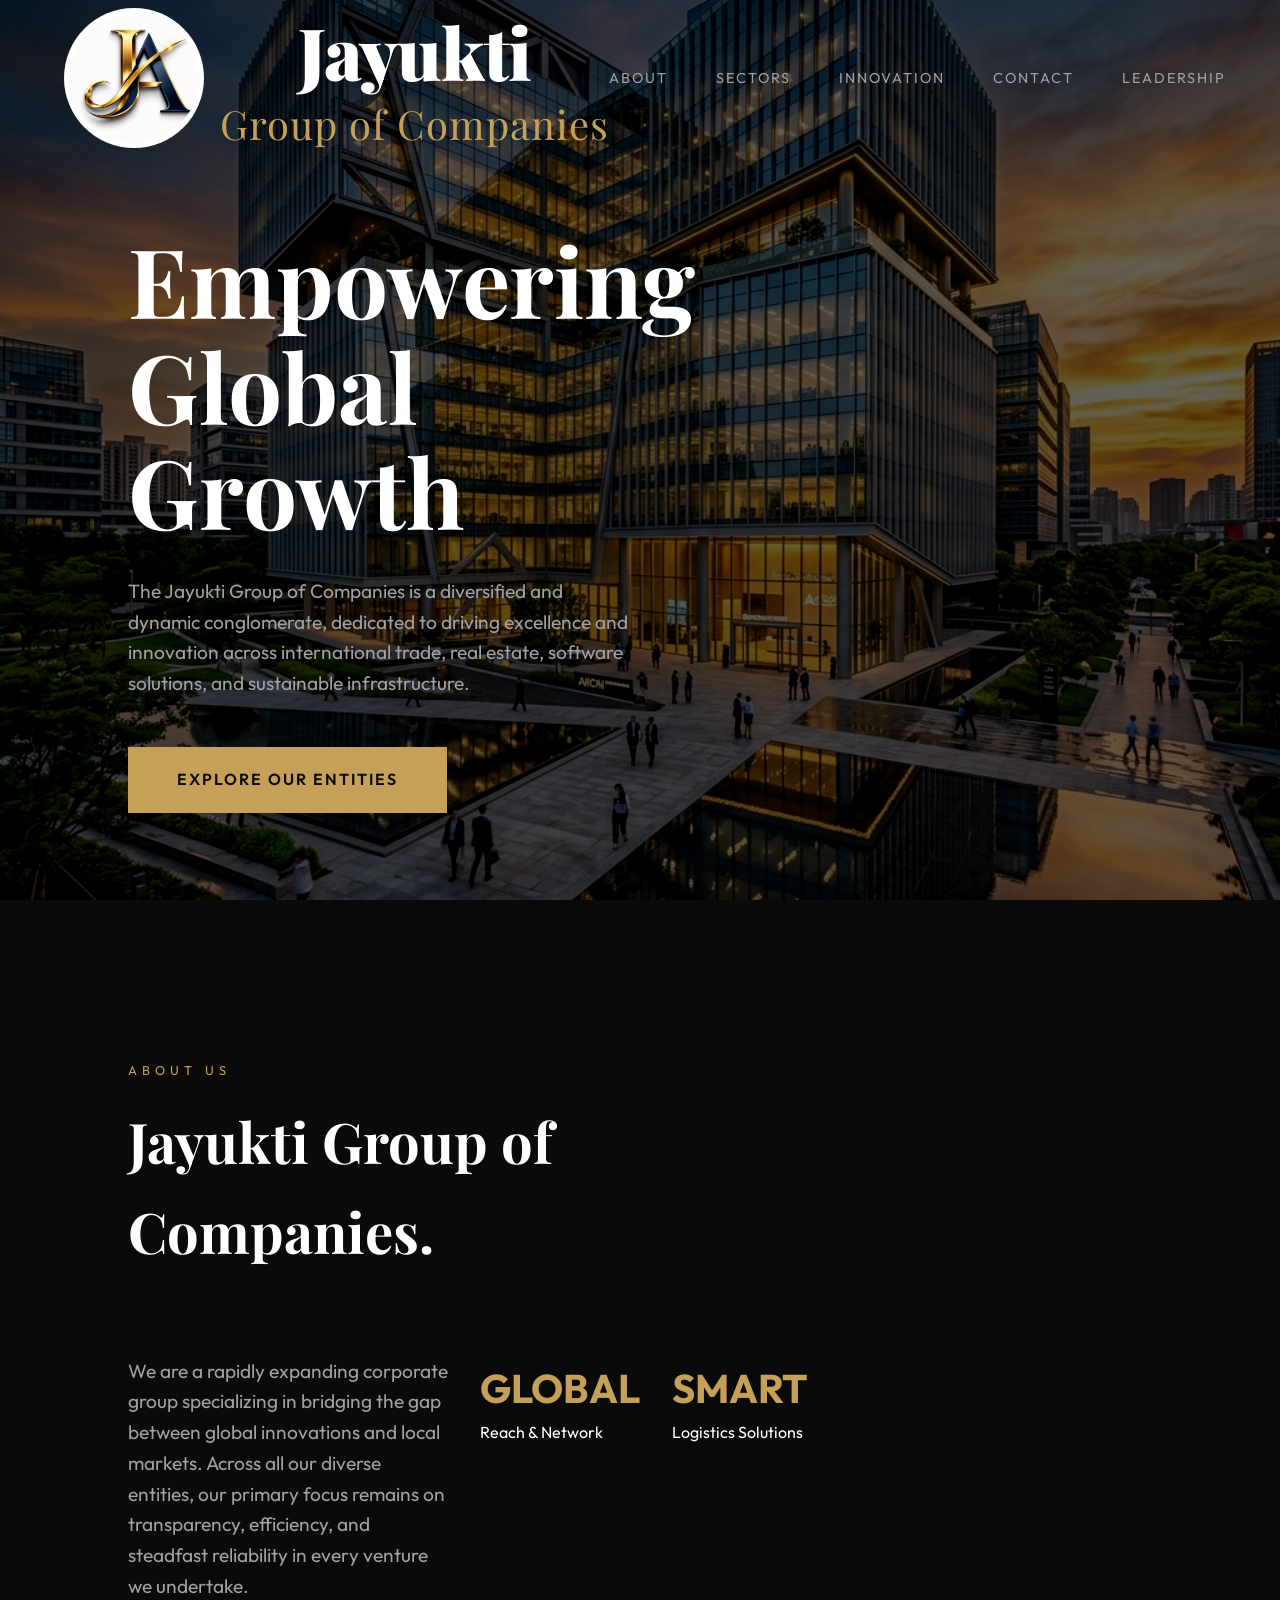
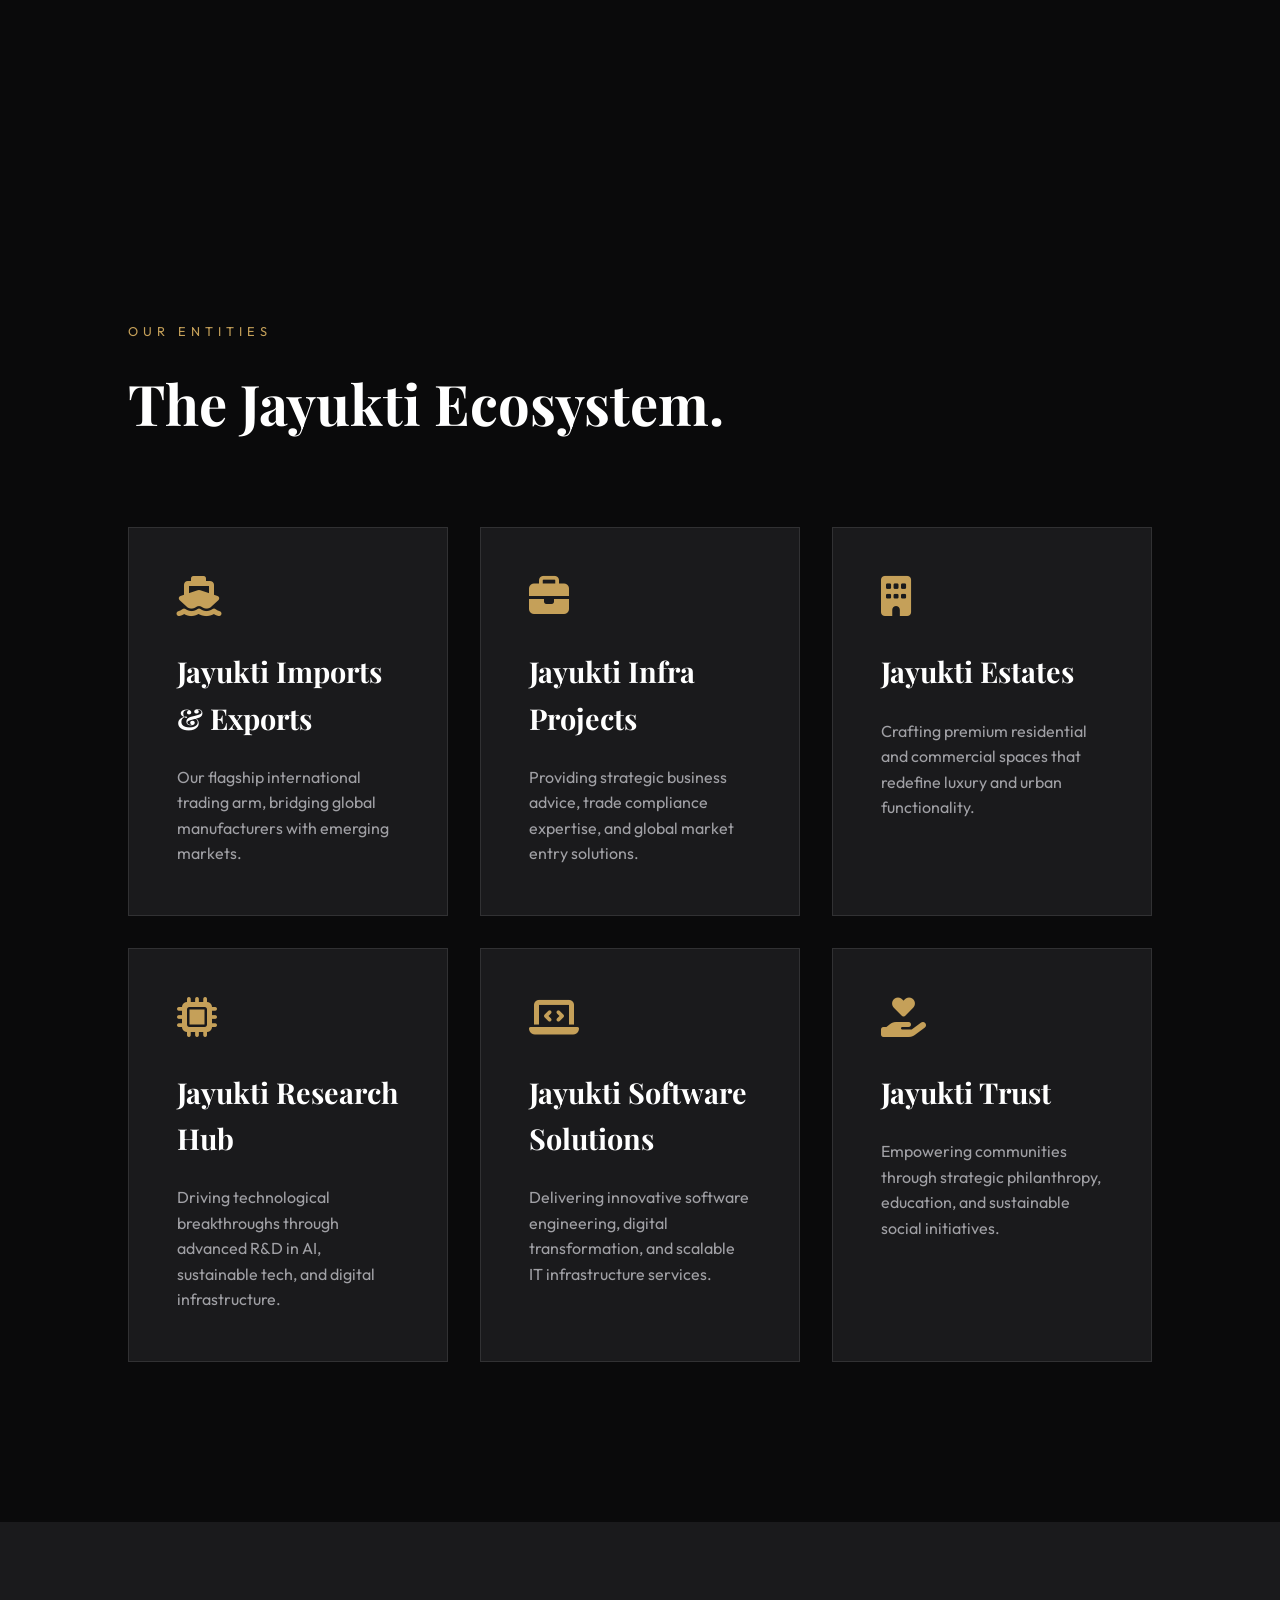
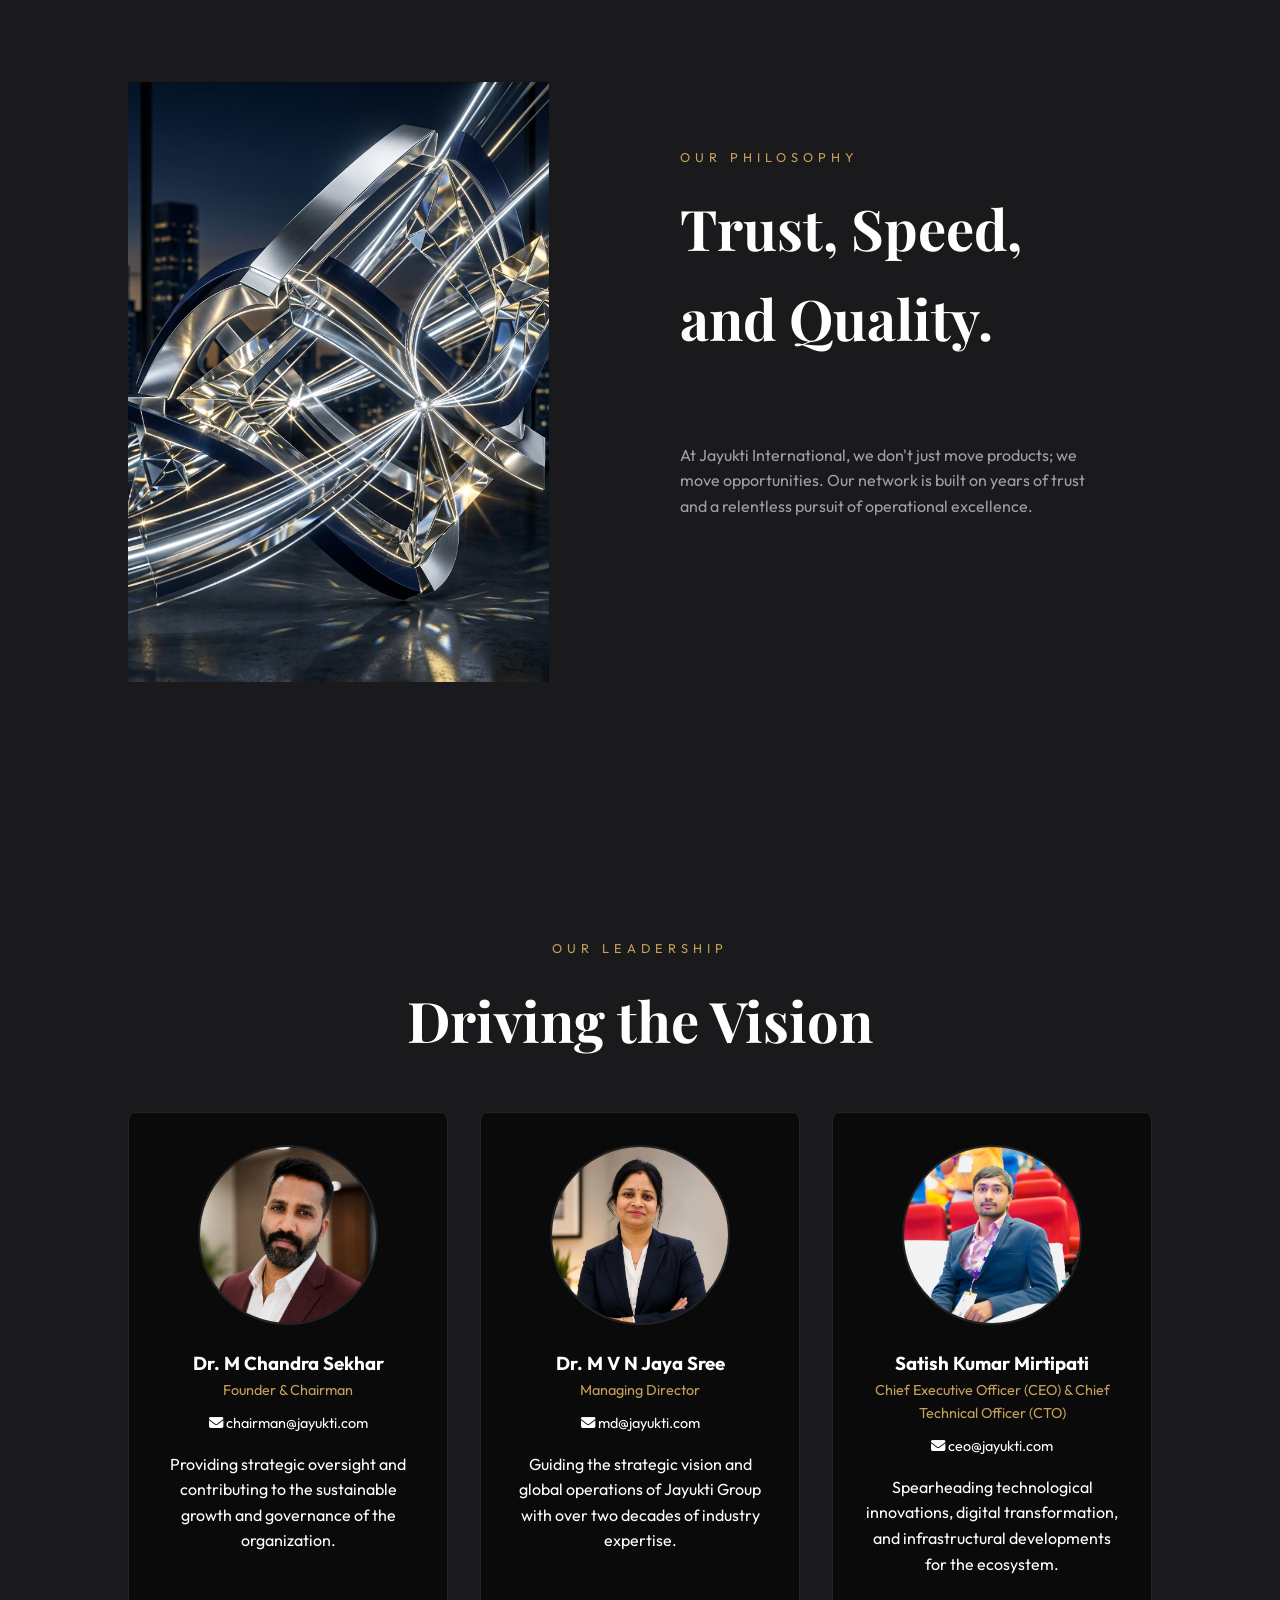
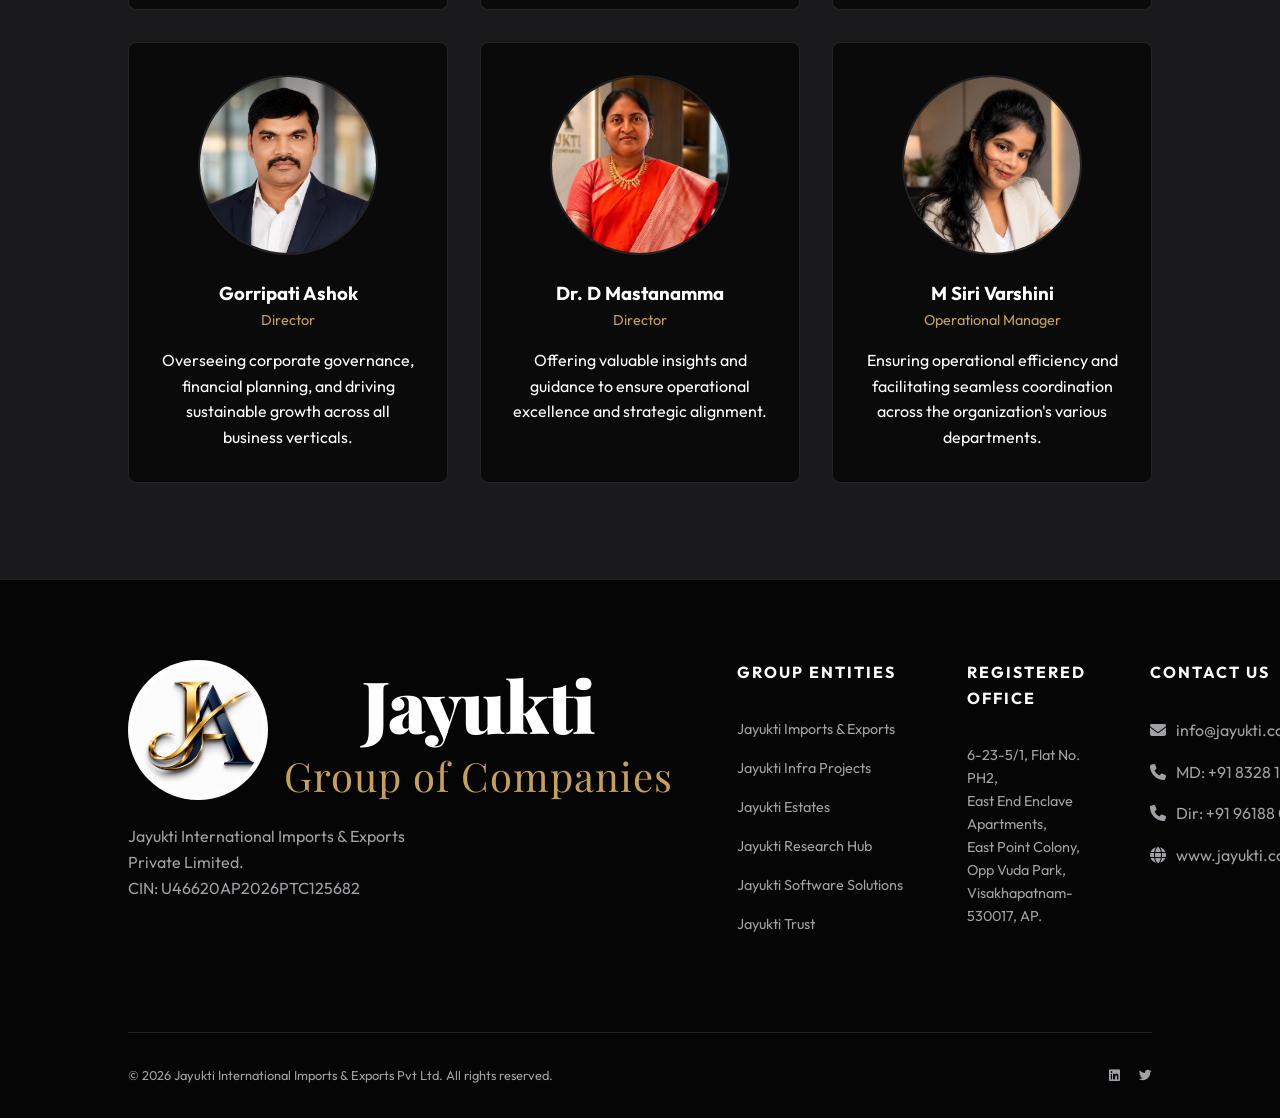
==== index.html @ 2d122690 "index.html" ====
<!DOCTYPE html>
<html lang="en">

<head>
    <meta charset="UTF-8">
    <meta name="viewport" content="width=device-width, initial-scale=1.0">
    <title>Jayukti Group | Excellence Redefined</title>
    <meta name="description"
        content="Jayukti Group of Companies - A global conglomerate driving innovation across Real Estate, Technology, Logistics, and Energy.">
    <link rel="icon" type="image/jpeg" href="logo.jpeg">
    <link rel="stylesheet" href="style.css">
    <link rel="stylesheet" href="https://cdnjs.cloudflare.com/ajax/libs/font-awesome/6.4.0/css/all.min.css">
</head>

<body>

    <header id="main-header">
        <a href="#" class="logo">
            <img src="logo.jpeg" alt="Jayukti Logo">
            <div class="logo-text">
                <span class="logo-maintext">Jayukti</span>
                <span class="logo-subtext">Group of Companies</span>
            </div>
        </a>
        <nav>
            <ul>
                <li><a href="#about">About</a></li>
                <li><a href="#sectors">Sectors</a></li>
                <li><a href="#innovation">Innovation</a></li>
                <li><a href="#contact">Contact</a></li>
                <li><a href="#leadership">Leadership</a></li>
            </ul>
        </nav>
    </header>

    <main>
        <section class="hero">
            <div class="hero-bg">
                <img src="hero_bg.png" alt="Jayukti Corporate Headquarters">
            </div>
            <div class="hero-content">
                <h1 id="hero-title">Empowering Global <br>Growth</h1>
                <p id="hero-para">The Jayukti Group of Companies is a diversified and dynamic conglomerate, dedicated to driving excellence and innovation across international trade, real estate, software solutions, and sustainable infrastructure.</p>
                <a href="#sectors" class="btn" id="hero-btn">Explore Our Entities</a>
            </div>
        </section>

        <section id="about" class="reveal">
            <div class="section-title">
                <span>About Us</span>
                <h2>Jayukti Group of <br>Companies.</h2>
            </div>
            <div class="grid">
                <div class="about-text">
                    <p style="font-size: 1.2rem; color: var(--text-dim);">We are a rapidly expanding corporate group specializing in bridging the gap between global innovations and local markets. Across all our diverse entities, our primary focus remains on transparency, efficiency, and steadfast reliability in every venture we undertake.
                    </p>
                </div>
                <div class="stats-grid" style="display: grid; grid-template-columns: 1fr 1fr; gap: 2rem;">
                    <div>
                        <h3 style="color: var(--accent); font-size: 2.5rem;">GLOBAL</h3>
                        <p>Reach & Network</p>
                    </div>
                    <div>
                        <h3 style="color: var(--accent); font-size: 2.5rem;">SMART</h3>
                        <p>Logistics Solutions</p>
                    </div>
                </div>
                <div style="margin-top: 3rem;">
                    <a href="#" class="btn" id="about-leadership-btn">View Leadership Profiles</a>
                </div>
            </div>
        </section>

        <section id="sectors" class="reveal">
            <div class="section-title">
                <span>Our Entities</span>
                <h2>The Jayukti Ecosystem.</h2>
            </div>
            <div class="grid" style="grid-template-columns: repeat(auto-fit, minmax(280px, 1fr));">
                <div class="card">
                    <i class="fas fa-ship"></i>
                    <h3>Jayukti Imports & Exports</h3>
                    <p>Our flagship international trading arm, bridging global manufacturers with emerging markets.</p>
                </div>
                <div class="card">
                    <i class="fas fa-briefcase"></i>
                    <h3>Jayukti Infra Projects</h3>
                    <p>Providing strategic business advice, trade compliance expertise, and global market entry
                        solutions.</p>
                </div>
                <div class="card">
                    <i class="fas fa-building"></i>
                    <h3>Jayukti Estates</h3>
                    <p>Crafting premium residential and commercial spaces that redefine luxury and urban functionality.
                    </p>
                </div>
                <div class="card">
                    <i class="fas fa-microchip"></i>
                    <h3>Jayukti Research Hub</h3>
                    <p>Driving technological breakthroughs through advanced R&D in AI, sustainable tech, and digital
                        infrastructure.</p>
                </div>
                <div class="card">
                    <i class="fas fa-laptop-code"></i>
                    <h3>Jayukti Software Solutions</h3>
                    <p>Delivering innovative software engineering, digital transformation, and scalable IT infrastructure services.</p>
                </div>
                <div class="card">
                    <i class="fas fa-hand-holding-heart"></i>
                    <h3>Jayukti Trust</h3>
                    <p>Empowering communities through strategic philanthropy, education, and sustainable social
                        initiatives.</p>
                </div>
            </div>
        </section>

        <section id="innovation" class="innovation reveal">
            <div class="innovation-img">
                <img src="innovation_bg.png" alt="Global Connectivity">
            </div>
            <div class="innovation-content" style="padding: 5%;">
                <div class="section-title">
                    <span>Our Philosophy</span>
                    <h2>Trust, Speed, and Quality.</h2>
                </div>
                <p style="color: var(--text-dim); margin-bottom: 2rem;">At Jayukti International, we don't just move
                    products; we move opportunities. Our network is built on years of trust and a relentless pursuit of
                    operational excellence.</p>
                <a href="#contact" class="btn">Partner With Us</a>
            </div>
        </section>

        <!-- Leadership Section on Main Page -->
        <section id="leadership" class="reveal" style="padding: 6rem 10%; background: var(--secondary);">
            <div class="section-title" style="text-align: center; margin-bottom: 3rem;">
                <span>Our Leadership</span>
                <h2>Driving the Vision</h2>
            </div>
            <div class="profiles-grid">
                <div class="profile-card">
                    <img src="Board of director 1.png" alt="Dr. M Chandra Sekhar" class="profile-img">
                    <h3>Dr. M Chandra Sekhar</h3>
                    <p style="color: var(--accent); margin-bottom: 0.5rem; font-size: 0.9rem;">Founder &amp; Chairman</p>
                    <p style="margin-bottom: 1rem;"><a href="mailto:chairman@jayukti.com"
                            style="color: var(--text-main); text-decoration: none; font-size: 0.9rem; transition: color 0.3s;"
                            onmouseover="this.style.color='var(--accent)'"
                            onmouseout="this.style.color='var(--text-main)'"><i class="fas fa-envelope"></i>
                            chairman@jayukti.com</a></p>
                    <p>Providing strategic oversight and contributing to the sustainable growth and governance of the organization.</p>
                </div>
                <div class="profile-card">
                    <img src="MD.png" alt="Dr. M V N Jaya Sree" class="profile-img">
                    <h3>Dr. M V N Jaya Sree</h3>
                    <p style="color: var(--accent); margin-bottom: 0.5rem; font-size: 0.9rem;">Managing Director</p>
                    <p style="margin-bottom: 1rem;"><a href="mailto:md@jayukti.com"
                            style="color: var(--text-main); text-decoration: none; font-size: 0.9rem; transition: color 0.3s;"
                            onmouseover="this.style.color='var(--accent)'"
                            onmouseout="this.style.color='var(--text-main)'"><i class="fas fa-envelope"></i>
                            md@jayukti.com</a></p>
                    <p>Guiding the strategic vision and global operations of Jayukti Group with over two decades of industry expertise.</p>
                </div>
                <div class="profile-card">
                    <img src="Technical Head.jpg" alt="Satish Kumar Mirtipati" class="profile-img">
                    <h3>Satish Kumar Mirtipati</h3>
                    <p style="color: var(--accent); margin-bottom: 0.5rem; font-size: 0.9rem;">Chief Executive Officer (CEO) &amp; Chief Technical Officer (CTO)</p>
                    <p style="margin-bottom: 1rem;"><a href="mailto:ceo@jayukti.com"
                            style="color: var(--text-main); text-decoration: none; font-size: 0.9rem; transition: color 0.3s;"
                            onmouseover="this.style.color='var(--accent)'"
                            onmouseout="this.style.color='var(--text-main)'"><i class="fas fa-envelope"></i>
                            ceo@jayukti.com</a></p>
                    <p>Spearheading technological innovations, digital transformation, and infrastructural developments for the ecosystem.</p>
                </div>
                <div class="profile-card">
                    <img src="Director.png" alt="Gorripati Ashok" class="profile-img">
                    <h3>Gorripati Ashok</h3>
                    <p style="color: var(--accent); margin-bottom: 1rem; font-size: 0.9rem;">Director</p>
                    <p>Overseeing corporate governance, financial planning, and driving sustainable growth across all business verticals.</p>
                </div>
                <div class="profile-card">
                    <img src="image02.png" alt="Dr. D Mastanamma" class="profile-img">
                    <h3>Dr. D Mastanamma</h3>
                    <p style="color: var(--accent); margin-bottom: 1rem; font-size: 0.9rem;">Director</p>
                    <p>Offering valuable insights and guidance to ensure operational excellence and strategic alignment.</p>
                </div>
                <div class="profile-card">
                    <img src="manager.png" alt="M Siri Varshini" class="profile-img">
                    <h3>M Siri Varshini</h3>
                    <p style="color: var(--accent); margin-bottom: 1rem; font-size: 0.9rem;">Operational Manager</p>
                    <p>Ensuring operational efficiency and facilitating seamless coordination across the organization's various departments.</p>
                </div>
            </div>
        </section>
    </main>

    <footer id="contact">
        <div class="footer-grid">
            <div class="footer-col">
                <a href="#" class="logo">
                    <img src="logo.jpeg" alt="Jayukti Logo">
                    <div class="logo-text">
                        <span class="logo-maintext">Jayukti</span>
                        <span class="logo-subtext">Group of Companies</span>
                    </div>
                </a>
                <p style="color: var(--text-dim); margin-top: 1.5rem; max-width: 300px;">Jayukti International Imports &
                    Exports Private Limited.<br>CIN: U46620AP2026PTC125682</p>
            </div>
            <div class="footer-col">
                <h4>Group Entities</h4>
                <ul style="font-size: 0.9rem;">
                    <li><a href="#sectors" style="white-space: nowrap;">Jayukti Imports &amp; Exports</a></li>
                    <li><a href="#sectors" style="white-space: nowrap;">Jayukti Infra Projects</a></li>
                    <li><a href="#sectors" style="white-space: nowrap;">Jayukti Estates</a></li>
                    <li><a href="#sectors" style="white-space: nowrap;">Jayukti Research Hub</a></li>
                    <li><a href="#sectors" style="white-space: nowrap;">Jayukti Software Solutions</a></li>
                    <li><a href="#sectors" style="white-space: nowrap;">Jayukti Trust</a></li>
                </ul>
            </div>
            <div class="footer-col">
                <h4>Registered Office</h4>
                <p style="color: var(--text-dim); font-size: 0.9rem;">
                    6-23-5/1, Flat No. PH2,<br>
                    East End Enclave Apartments,<br>
                    East Point Colony, Opp Vuda Park,<br>
                    Visakhapatnam-530017, AP.
                </p>
            </div>
            <div class="footer-col">
                <h4>Contact Us</h4>
                <ul>
                    <li><a href="mailto:info@jayukti.com"><i class="fas fa-envelope" style="margin-right: 10px;"></i>info@jayukti.com</a></li>
                    <li><a href="#" style="white-space: nowrap;"><i class="fas fa-phone" style="margin-right: 10px;"></i>MD: +91 8328 101 303</a></li>
                    <li><a href="#" style="white-space: nowrap;"><i class="fas fa-phone" style="margin-right: 10px;"></i>Dir: +91 96188 05929</a></li>
                    <li><a href="#"><i class="fas fa-globe" style="margin-right: 10px;"></i>www.jayukti.com</a></li>
                </ul>
            </div>
        </div>
        <div class="footer-bottom">
            <p>&copy; 2026 Jayukti International Imports & Exports Pvt Ltd. All rights reserved.</p>
            <div class="socials">
                <a href="#" style="color: var(--text-dim); margin-left: 1rem;"><i class="fab fa-linkedin"></i></a>
                <a href="#" style="color: var(--text-dim); margin-left: 1rem;"><i class="fab fa-twitter"></i></a>
            </div>
        </div>
    </footer>

    <!-- Leadership Modal -->
    <div id="leadership-modal" class="modal">
        <div class="modal-content">
            <span class="close-btn">&times;</span>
            <div class="section-title" style="margin-bottom: 2rem; text-align: center;">
                <span>Our Leadership</span>
                <h2>Driving the Vision</h2>
            </div>
            <div class="profiles-grid">
                <div class="profile-card">
                    <img src="Board of director 1.png" alt="Dr. M Chandra Sekhar" class="profile-img">
                    <h3>Dr. M Chandra Sekhar</h3>
                    <p style="color: var(--accent); margin-bottom: 0.5rem; font-size: 0.9rem;">Founder &amp; Chairman</p>
                    <p style="margin-bottom: 1rem;"><a href="mailto:chairman@jayukti.com"
                            style="color: var(--text-main); text-decoration: none; font-size: 0.9rem; transition: color 0.3s;"
                            onmouseover="this.style.color='var(--accent)'"
                            onmouseout="this.style.color='var(--text-main)'"><i class="fas fa-envelope"></i>
                            chairman@jayukti.com</a></p>
                    <p>Providing strategic oversight and contributing to the sustainable growth and governance of the
                        organization.</p>
                </div>
                <div class="profile-card">
                    <img src="MD.png" alt="Dr. M V N Jaya Sree" class="profile-img">
                    <h3>Dr. M V N Jaya Sree</h3>
                    <p style="color: var(--accent); margin-bottom: 0.5rem; font-size: 0.9rem;">Managing Director</p>
                    <p style="margin-bottom: 1rem;"><a href="mailto:md@jayukti.com"
                            style="color: var(--text-main); text-decoration: none; font-size: 0.9rem; transition: color 0.3s;"
                            onmouseover="this.style.color='var(--accent)'"
                            onmouseout="this.style.color='var(--text-main)'"><i class="fas fa-envelope"></i>
                            md@jayukti.com</a></p>
                    <p>Guiding the strategic vision and global operations of Jayukti Group with over two decades of
                        industry expertise.</p>
                </div>
                <div class="profile-card">
                    <img src="Technical Head.jpg" alt="Satish Kumar Mirtipati" class="profile-img">
                    <h3>Satish Kumar Mirtipati</h3>
                    <p style="color: var(--accent); margin-bottom: 0.5rem; font-size: 0.9rem;">Chief Executive Officer
                        (CEO) & Chief Technical Officer (CTO)</p>
                    <p style="margin-bottom: 1rem;"><a href="mailto:ceo@jayukti.com"
                            style="color: var(--text-main); text-decoration: none; font-size: 0.9rem; transition: color 0.3s;"
                            onmouseover="this.style.color='var(--accent)'"
                            onmouseout="this.style.color='var(--text-main)'"><i class="fas fa-envelope"></i>
                            ceo@jayukti.com</a></p>
                    <p>Spearheading technological innovations, digital transformation, and infrastructural developments
                        for the ecosystem.</p>
                </div>
                <div class="profile-card">
                    <img src="Director.png" alt="Gorripati Ashok" class="profile-img">
                    <h3>Gorripati Ashok</h3>
                    <p style="color: var(--accent); margin-bottom: 1rem; font-size: 0.9rem;">Director</p>
                    <p>Overseeing corporate governance, financial planning, and driving sustainable growth across all
                        business verticals.</p>
                </div>
                <div class="profile-card">
                    <img src="image02.png" alt="Dr. D Mastanamma" class="profile-img">
                    <h3>Dr. D Mastanamma</h3>
                    <p style="color: var(--accent); margin-bottom: 1rem; font-size: 0.9rem;">Director</p>
                    <p>Offering valuable insights and guidance to ensure operational excellence and strategic alignment.
                    </p>
                </div>
                <div class="profile-card">
                    <img src="manager.png" alt="M Siri Varshini" class="profile-img">
                    <h3>M Siri Varshini</h3>
                    <p style="color: var(--accent); margin-bottom: 1rem; font-size: 0.9rem;">Manager</p>
                    <p>Ensuring operational efficiency and facilitating seamless coordination across the organization's
                        various departments.</p>
                </div>
            </div>
        </div>
    </div>

    <script src="main.js"></script>
</body>

</html>
---- style.css ----
@import url('https://fonts.googleapis.com/css2?family=Outfit:wght@300;400;600;800&family=Playfair+Display:wght@700;900&display=swap');

:root {
    --primary: #0a0a0b;
    --secondary: #1a1a1c;
    --accent: #c5a059; /* Sophisticated gold */
    --accent-hover: #e0bc7a;
    --text-main: #ffffff;
    --text-dim: #a0a0a5;
    --glass: rgba(255, 255, 255, 0.03);
    --glass-border: rgba(255, 255, 255, 0.1);
    --font-heading: 'Playfair Display', serif;
    --font-body: 'Outfit', sans-serif;
    --transition: all 0.4s cubic-bezier(0.16, 1, 0.3, 1);
}

* {
    margin: 0;
    padding: 0;
    box-sizing: border-box;
}

body {
    background-color: var(--primary);
    color: var(--text-main);
    font-family: var(--font-body);
    line-height: 1.6;
    overflow-x: hidden;
}

/* Custom Scrollbar */
::-webkit-scrollbar {
    width: 8px;
}
::-webkit-scrollbar-track {
    background: var(--primary);
}
::-webkit-scrollbar-thumb {
    background: var(--secondary);
    border-radius: 10px;
}
::-webkit-scrollbar-thumb:hover {
    background: var(--accent);
}

/* Header & Nav */
header {
    position: fixed;
    top: 0;
    width: 100%;
    z-index: 1000;
    padding: 0.5rem 5%;
    display: flex;
    justify-content: space-between;
    align-items: center;
    background: transparent;
    transition: var(--transition);
}

header.scrolled {
    padding: 1rem 5%;
    background: rgba(10, 10, 11, 0.85);
    backdrop-filter: blur(20px);
    border-bottom: 1px solid var(--glass-border);
}

.logo {
    display: flex;
    align-items: center;
    gap: 16px;
    font-family: var(--font-heading);
    font-size: 4.5rem;
    font-weight: 900;
    color: var(--text-main);
    text-decoration: none;
    letter-spacing: -1px;
    white-space: nowrap;
}

.logo img {
    height: 140px;
    width: 140px;
    object-fit: contain;
    background-color: #ffffff;
    padding: 5px;
    flex-shrink: 0;
    border-radius: 50%;
}

.logo-maintext {
    color: #ffffff;
}

.logo-text {
    display: flex;
    flex-direction: column;
    line-height: 1.2;
    justify-content: center;
    text-align: center;
    gap: 5px;
}

.logo-subtext {
    font-size: 2.5rem;
    font-weight: 400;
    color: var(--accent);
    letter-spacing: 1px;
}

nav ul {
    display: flex;
    list-style: none;
    gap: 3rem;
}

nav ul li a {
    text-decoration: none;
    color: var(--text-dim);
    font-weight: 400;
    font-size: 0.9rem;
    text-transform: uppercase;
    letter-spacing: 2px;
    transition: var(--transition);
}

nav ul li a:hover {
    color: var(--accent);
}

/* Hero Section */
.hero {
    height: 100vh;
    width: 100%;
    position: relative;
    display: flex;
    align-items: center;
    padding: 140px 10% 0;
    overflow: hidden;
}

.hero-bg {
    position: absolute;
    top: 0;
    left: 0;
    width: 100%;
    height: 100%;
    z-index: -1;
}

.hero-bg img {
    width: 100%;
    height: 100%;
    object-fit: cover;
    filter: brightness(0.4) contrast(1.1);
}

.hero-content {
    max-width: 800px;
}

.hero-content h1 {
    font-family: var(--font-heading);
    font-size: clamp(3rem, 8vw, 6rem);
    line-height: 1.1;
    margin-bottom: 2rem;
    opacity: 0;
    transform: translateY(30px);
}

.hero-content p {
    font-size: 1.2rem;
    color: var(--text-dim);
    margin-bottom: 3rem;
    max-width: 500px;
    opacity: 0;
    transform: translateY(30px);
}

.btn {
    display: inline-block;
    padding: 1.2rem 3rem;
    background: var(--accent);
    color: var(--primary);
    text-decoration: none;
    font-weight: 600;
    text-transform: uppercase;
    letter-spacing: 2px;
    border-radius: 0;
    transition: var(--transition);
    border: 1px solid var(--accent);
    opacity: 0;
    transform: translateY(30px);
}

.btn:hover {
    background: transparent;
    color: var(--accent);
}

/* Sections */
section {
    padding: 10rem 10%;
}

.section-title {
    margin-bottom: 5rem;
}

.section-title span {
    display: block;
    color: var(--accent);
    text-transform: uppercase;
    letter-spacing: 5px;
    font-size: 0.8rem;
    margin-bottom: 1rem;
}

.section-title h2 {
    font-family: var(--font-heading);
    font-size: 3.5rem;
    font-weight: 700;
}

/* Cards / Services */
.grid {
    display: grid;
    grid-template-columns: repeat(auto-fit, minmax(300px, 1fr));
    gap: 2rem;
}

.card {
    background: var(--secondary);
    padding: 3rem;
    border: 1px solid var(--glass-border);
    transition: var(--transition);
    position: relative;
    overflow: hidden;
}

.card:hover {
    transform: translateY(-10px);
    border-color: var(--accent);
}

.card i {
    font-size: 2.5rem;
    color: var(--accent);
    margin-bottom: 2rem;
    display: block;
}

.card h3 {
    font-family: var(--font-heading);
    font-size: 1.8rem;
    margin-bottom: 1.5rem;
}

.card p {
    color: var(--text-dim);
}

/* Innovation Section */
.innovation {
    display: flex;
    align-items: center;
    gap: 5rem;
    background: var(--secondary);
}

.innovation-img {
    flex: 1;
    height: 600px;
    overflow: hidden;
}

.innovation-img img {
    width: 100%;
    height: 100%;
    object-fit: cover;
    transition: var(--transition);
}

.innovation-content {
    flex: 1;
}

/* Footer */
footer {
    padding: 5rem 10% 2rem;
    background: #050506;
    border-top: 1px solid var(--glass-border);
}

.footer-grid {
    display: grid;
    grid-template-columns: 2fr 1fr 1fr 1fr;
    gap: 4rem;
    margin-bottom: 5rem;
}

.footer-col h4 {
    color: var(--text-main);
    margin-bottom: 2rem;
    text-transform: uppercase;
    letter-spacing: 2px;
}

.footer-col ul {
    list-style: none;
}

.footer-col ul li {
    margin-bottom: 1rem;
}

.footer-col ul li a {
    color: var(--text-dim);
    text-decoration: none;
    transition: var(--transition);
}

.footer-col ul li a:hover {
    color: var(--accent);
}

.footer-bottom {
    padding-top: 2rem;
    border-top: 1px solid var(--glass-border);
    display: flex;
    justify-content: space-between;
    color: var(--text-dim);
    font-size: 0.8rem;
}

/* Animations */
.reveal {
    opacity: 0;
    transform: translateY(50px);
    transition: all 0.8s ease-out;
}

.reveal.active {
    opacity: 1;
    transform: translateY(0);
}



/* Modal Styles */
.modal {
    display: none;
    position: fixed;
    z-index: 2000;
    left: 0;
    top: 0;
    width: 100%;
    height: 100%;
    overflow: auto;
    background-color: rgba(10, 10, 11, 0.95);
    backdrop-filter: blur(10px);
    opacity: 0;
    transition: opacity 0.3s ease;
}

.modal.show {
    display: block;
    opacity: 1;
}

.modal-content {
    background-color: var(--secondary);
    margin: 5% auto;
    padding: 3rem;
    border: 1px solid var(--glass-border);
    width: 80%;
    max-width: 1000px;
    border-radius: 8px;
    position: relative;
    transform: translateY(-20px);
    transition: transform 0.3s ease;
}

.modal.show .modal-content {
    transform: translateY(0);
}

.close-btn {
    color: var(--text-dim);
    position: absolute;
    top: 1.5rem;
    right: 2rem;
    font-size: 2rem;
    font-weight: bold;
    cursor: pointer;
    transition: var(--transition);
}

.close-btn:hover,
.close-btn:focus {
    color: var(--accent);
    text-decoration: none;
}

.profiles-grid {
    display: grid;
    grid-template-columns: repeat(3, 1fr);
    gap: 2rem;
}

.profile-card {
    background: var(--primary);
    padding: 2rem;
    border: 1px solid var(--glass-border);
    border-radius: 8px;
    text-align: center;
    transition: var(--transition);
}

.profile-card:hover {
    border-color: var(--accent);
    transform: translateY(-5px);
}

.profile-img-placeholder {
    width: 100px;
    height: 100px;
    background: var(--secondary);
    border-radius: 50%;
    margin: 0 auto 1.5rem;
    display: flex;
    align-items: center;
    justify-content: center;
    font-size: 2.5rem;
    color: var(--accent);
    border: 2px solid var(--glass-border);
}

.profile-img {
    width: 180px;
    height: 180px;
    border-radius: 50%;
    margin: 0 auto 1.5rem;
    object-fit: cover;
    object-position: center top;
    border: 2px solid var(--glass-border);
    display: block;
}

@media (max-width: 1024px) {
    .footer-grid {
        grid-template-columns: 1fr 1fr;
    }
    .innovation {
        flex-direction: column;
    }
}

@media (max-width: 768px) {
    header#main-header {
        flex-direction: column;
        gap: 1rem;
        padding: 1rem 5%;
    }
    nav ul {
        gap: 1rem;
        flex-wrap: wrap;
        justify-content: center;
    }
    .logo {
        font-size: 2rem;
        white-space: nowrap;
        text-align: center;
        flex-direction: column;
        gap: 8px;
    }
    .logo img {
        height: 80px;
        width: 80px;
    }
    .logo-subtext {
        font-size: 1.2rem;
    }
    .hero {
        padding: 220px 5% 0;
    }
    .footer-grid {
        grid-template-columns: 1fr;
    }
    .modal-content {
        width: 95%;
        padding: 1.5rem;
        margin: 10% auto;
    }
    .profiles-grid {
        grid-template-columns: 1fr;
    }
}
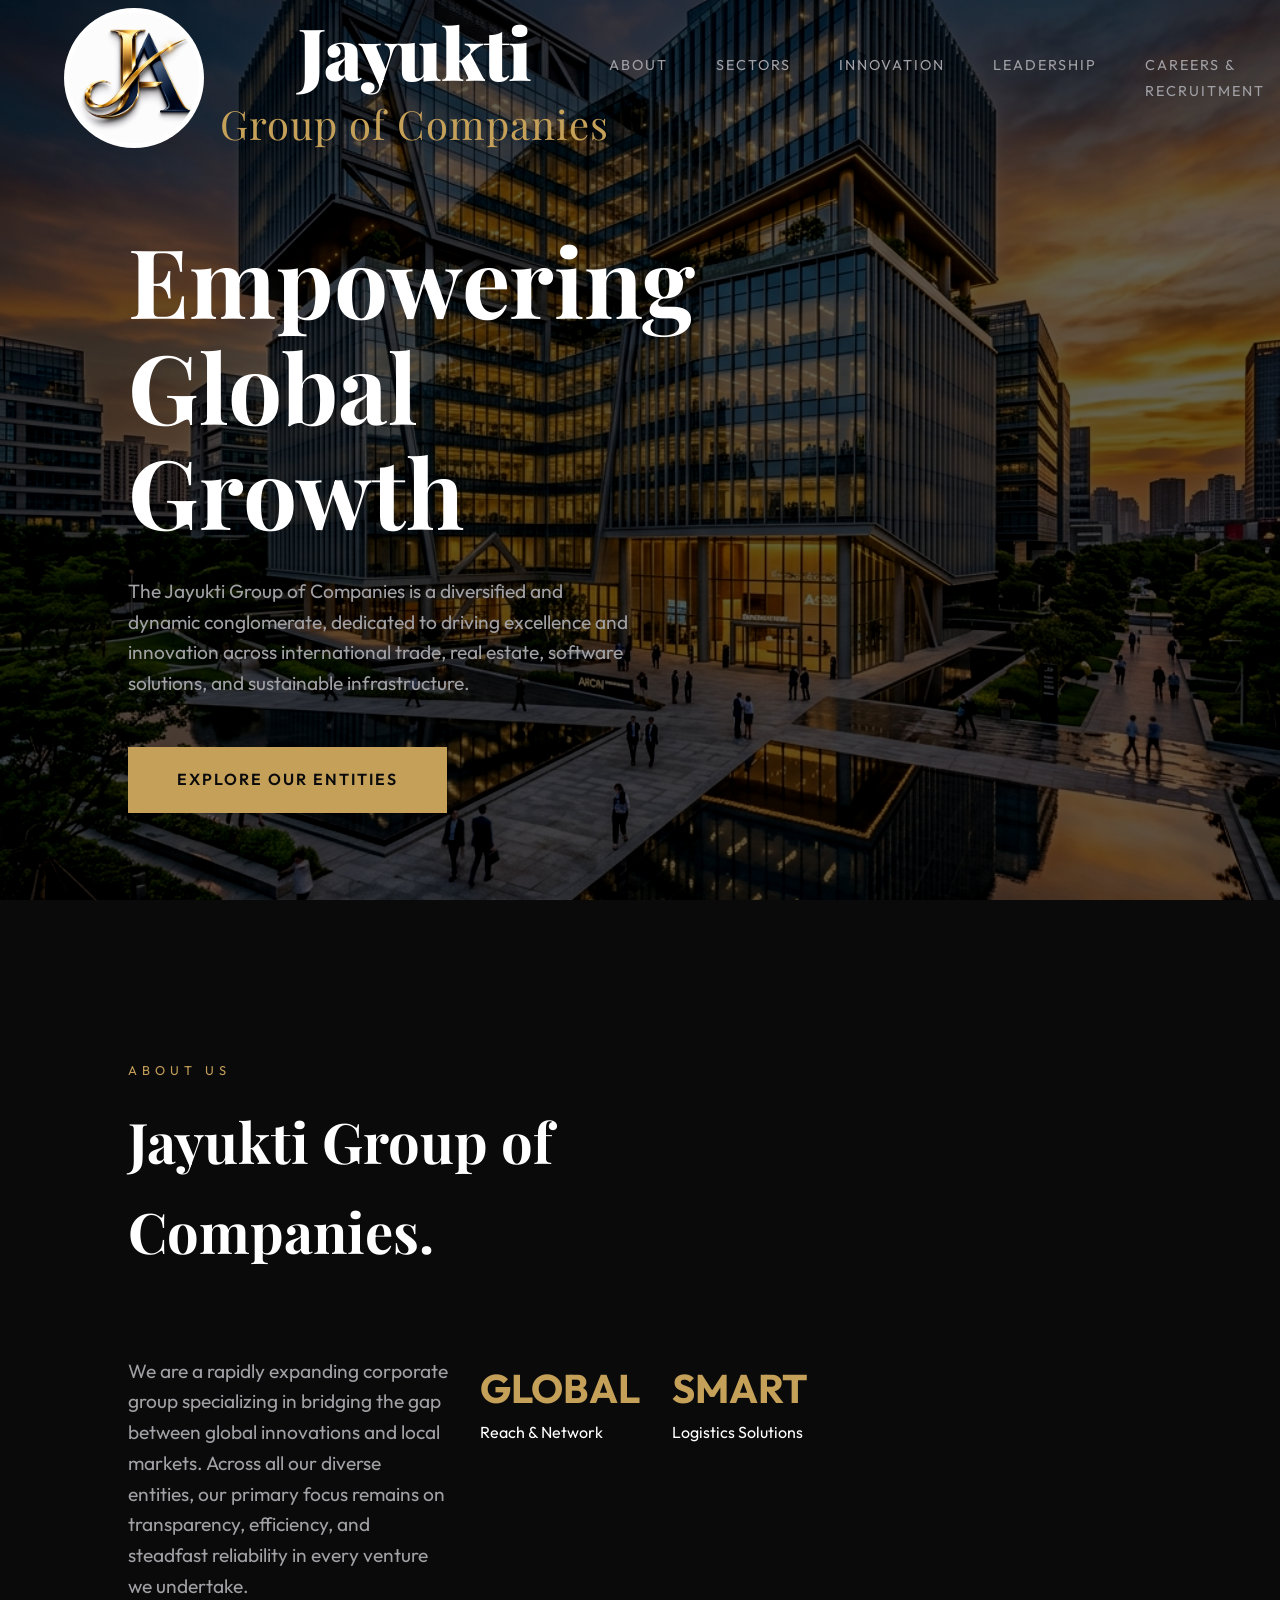
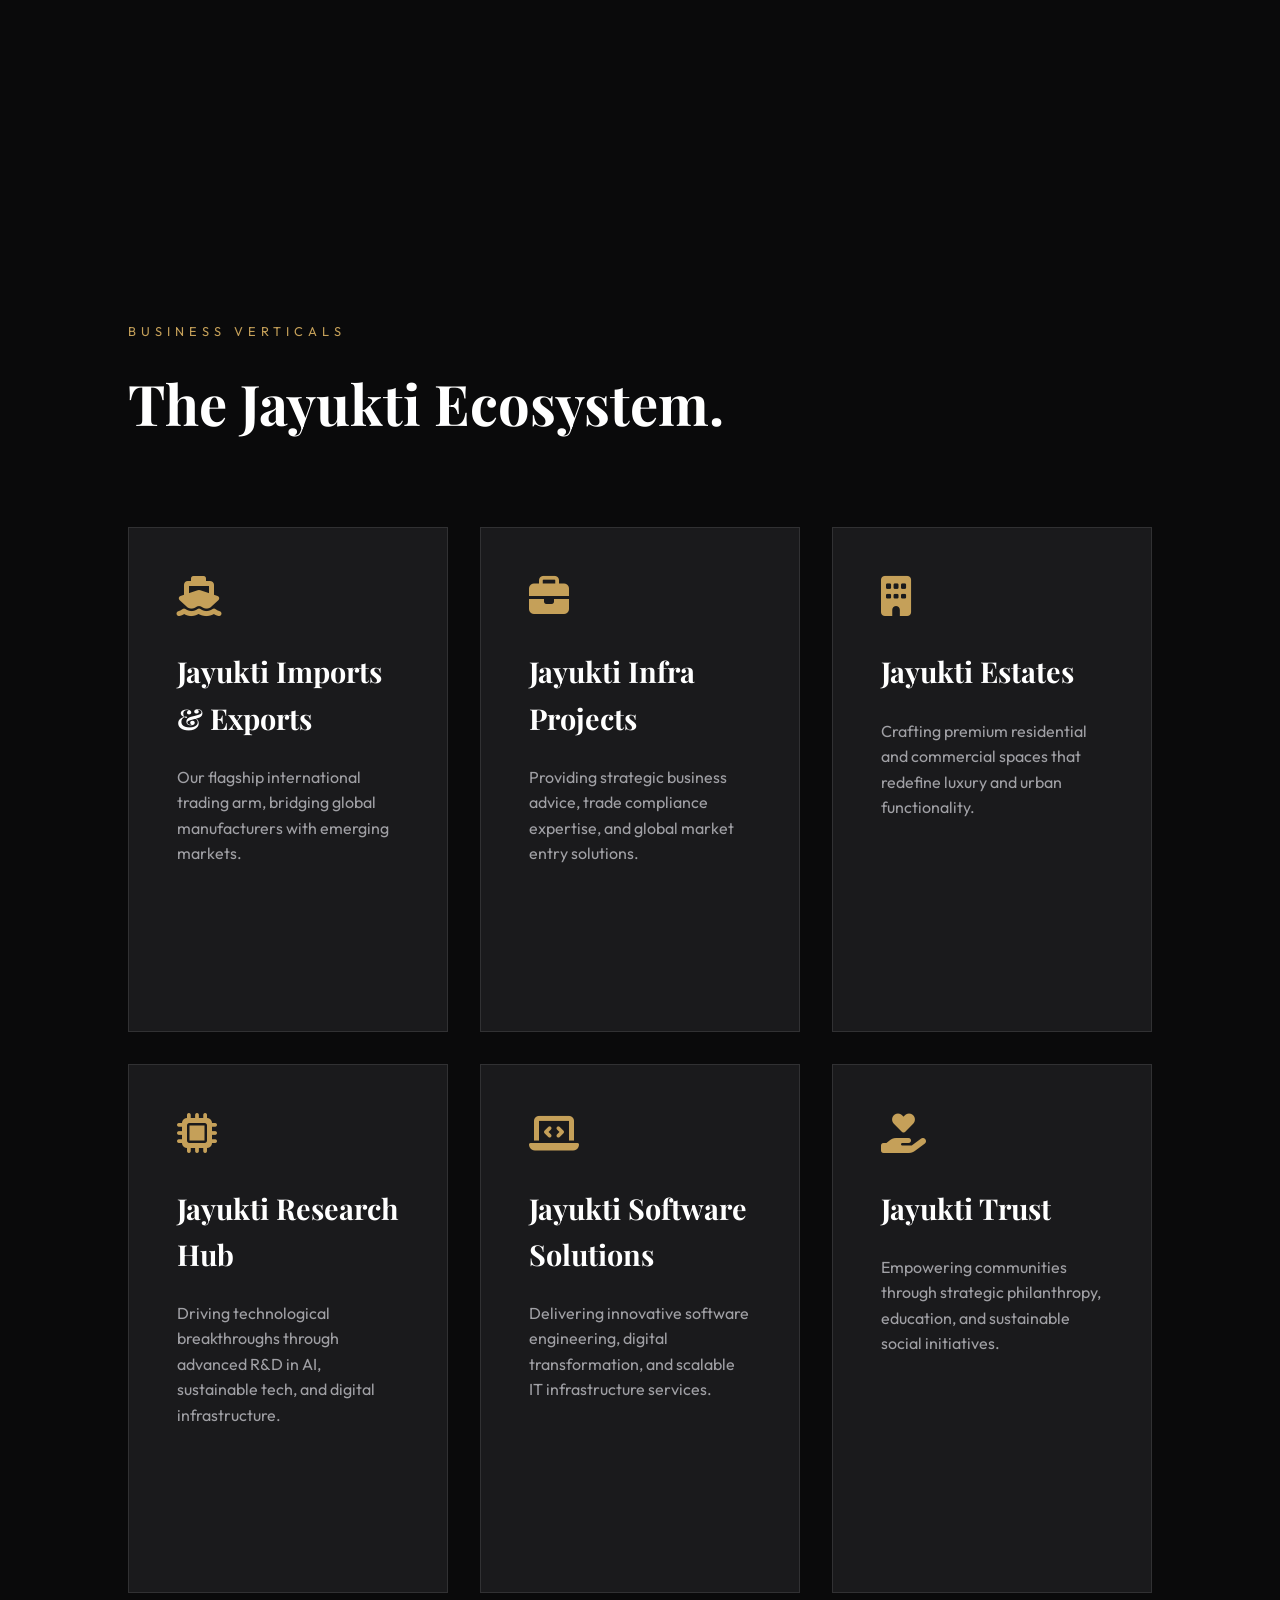
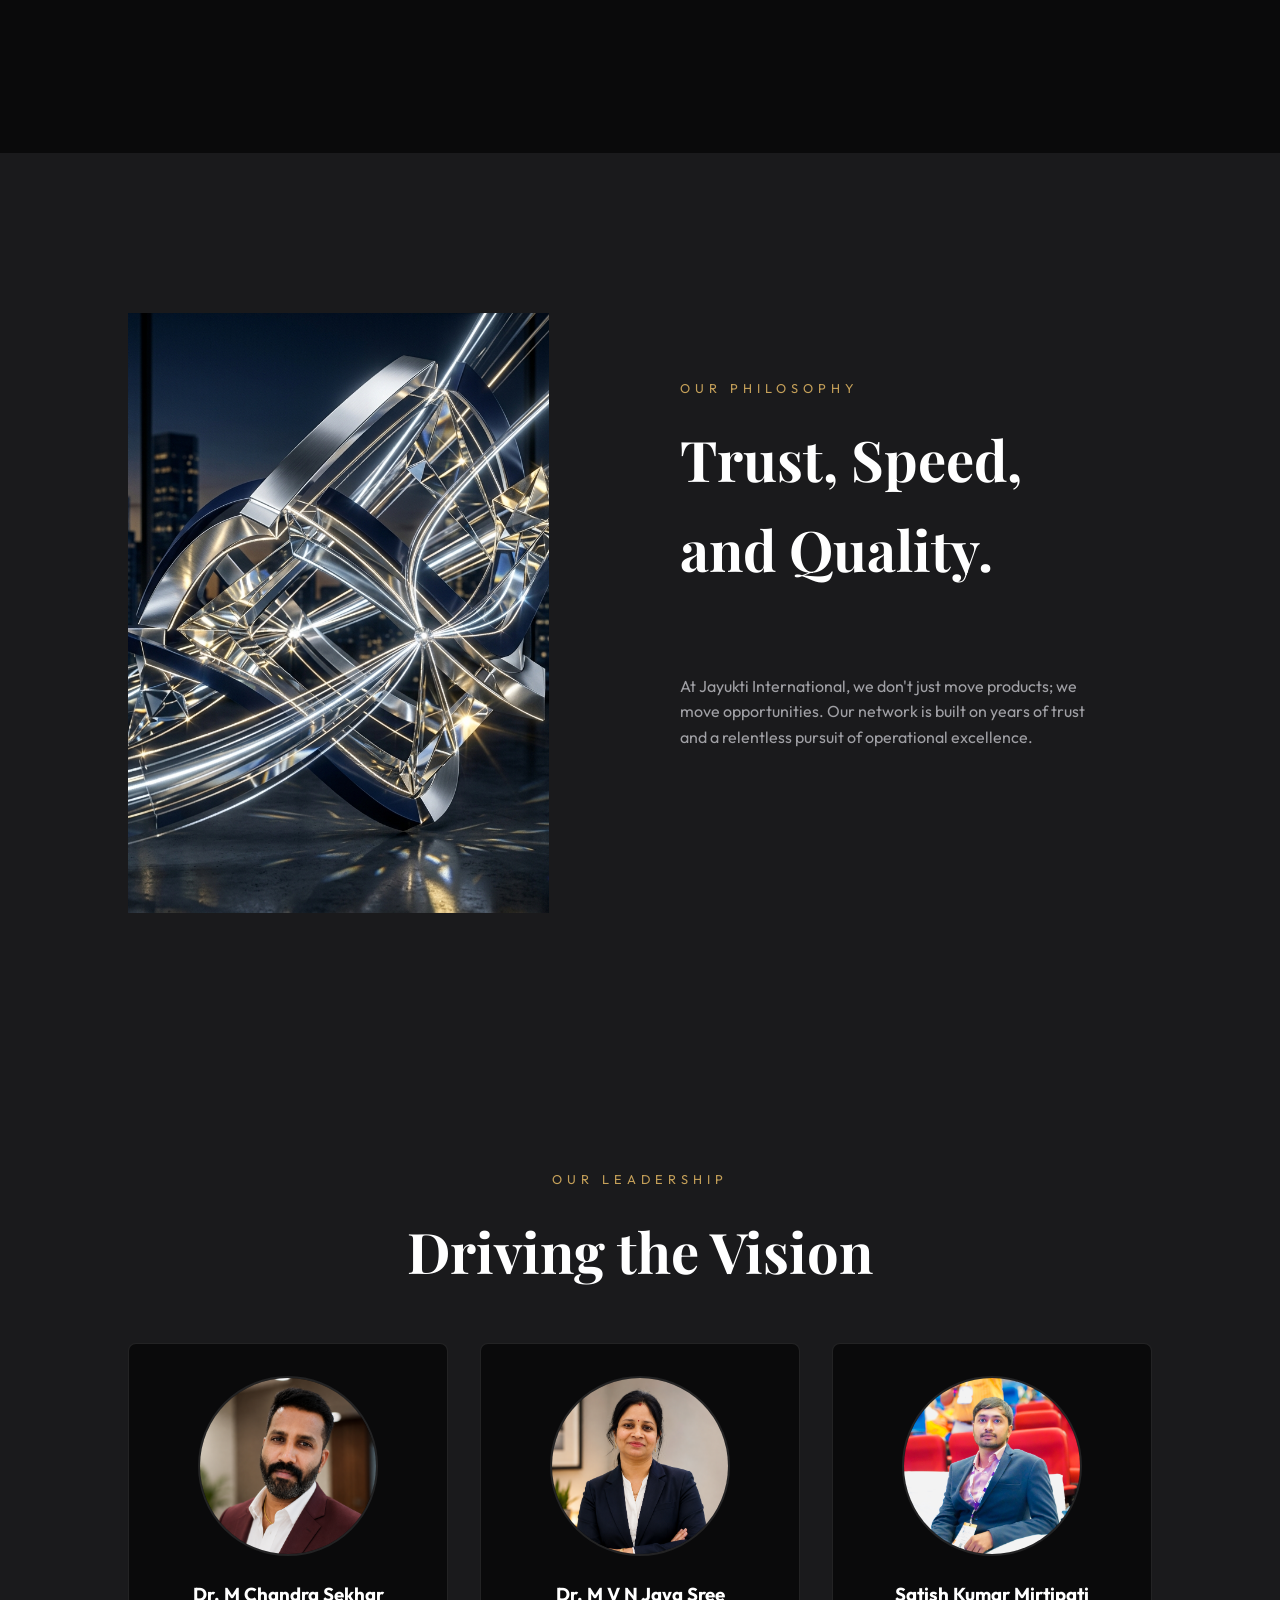
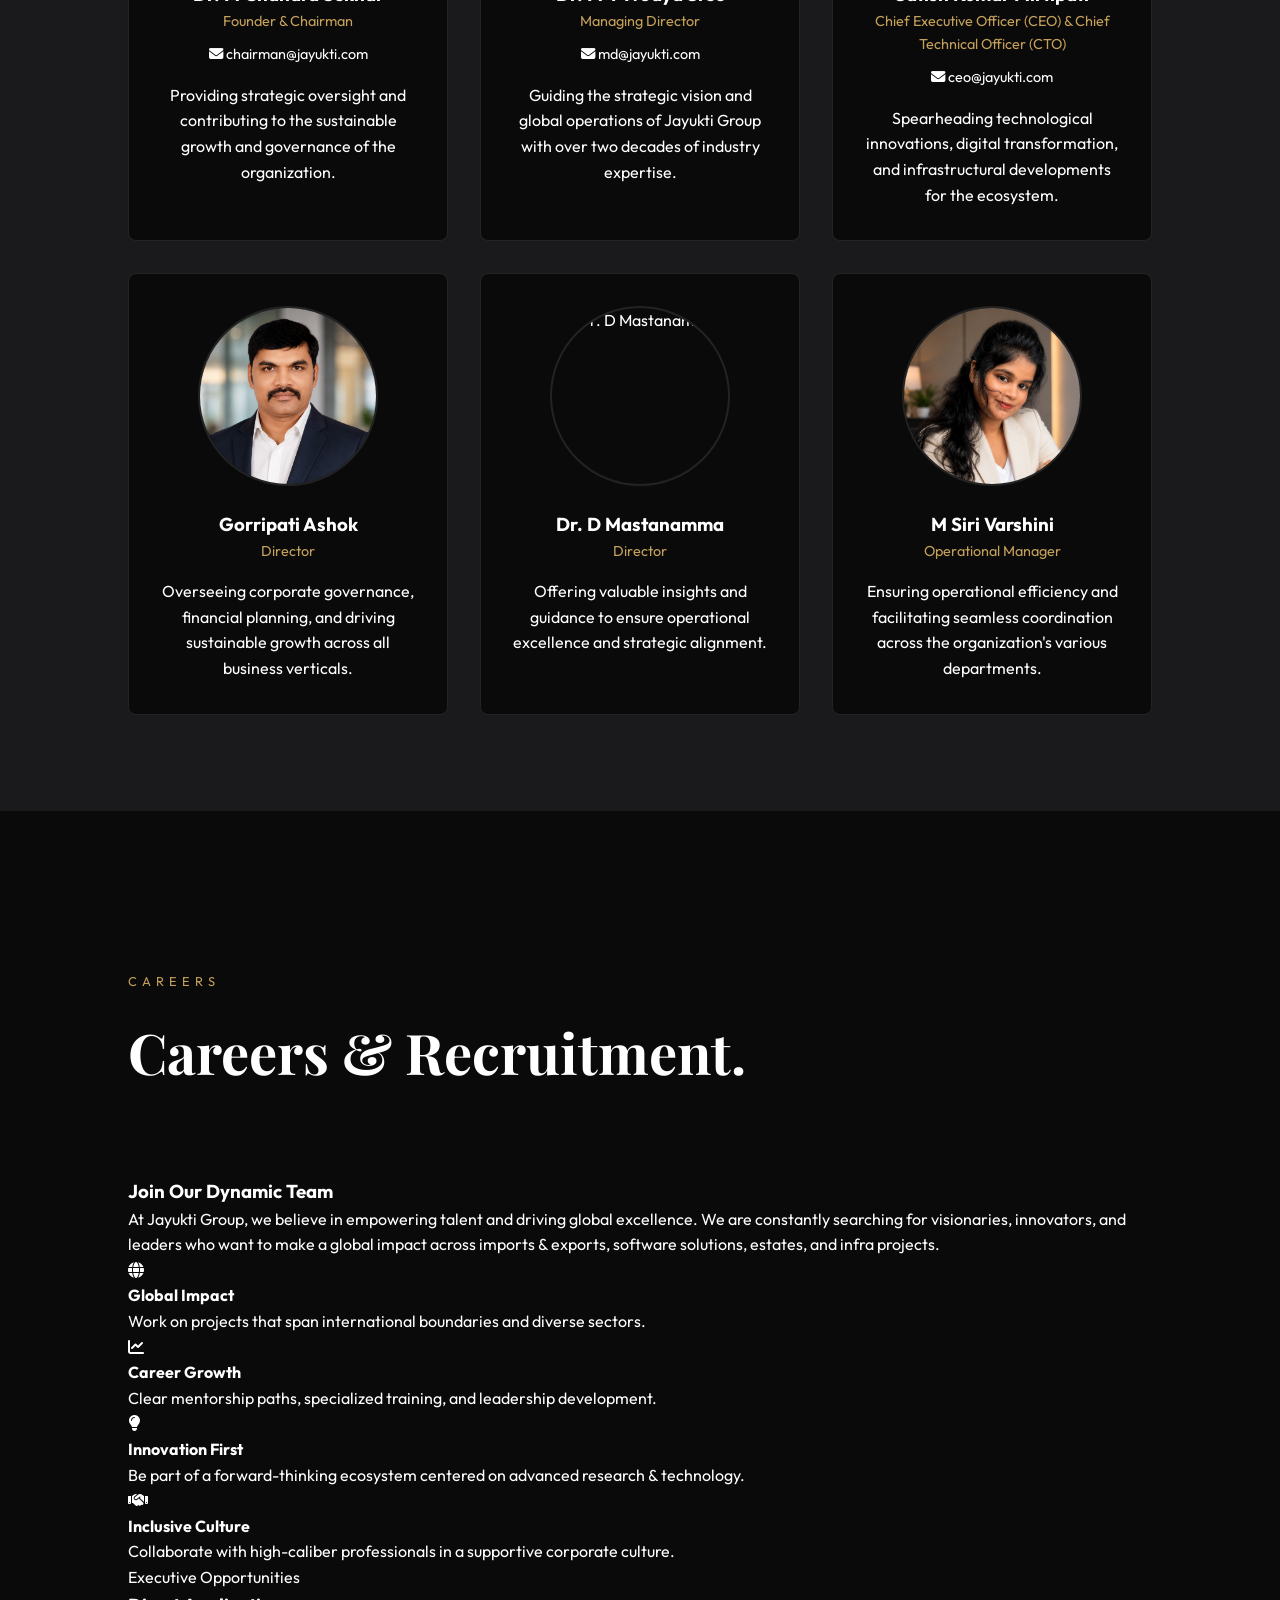
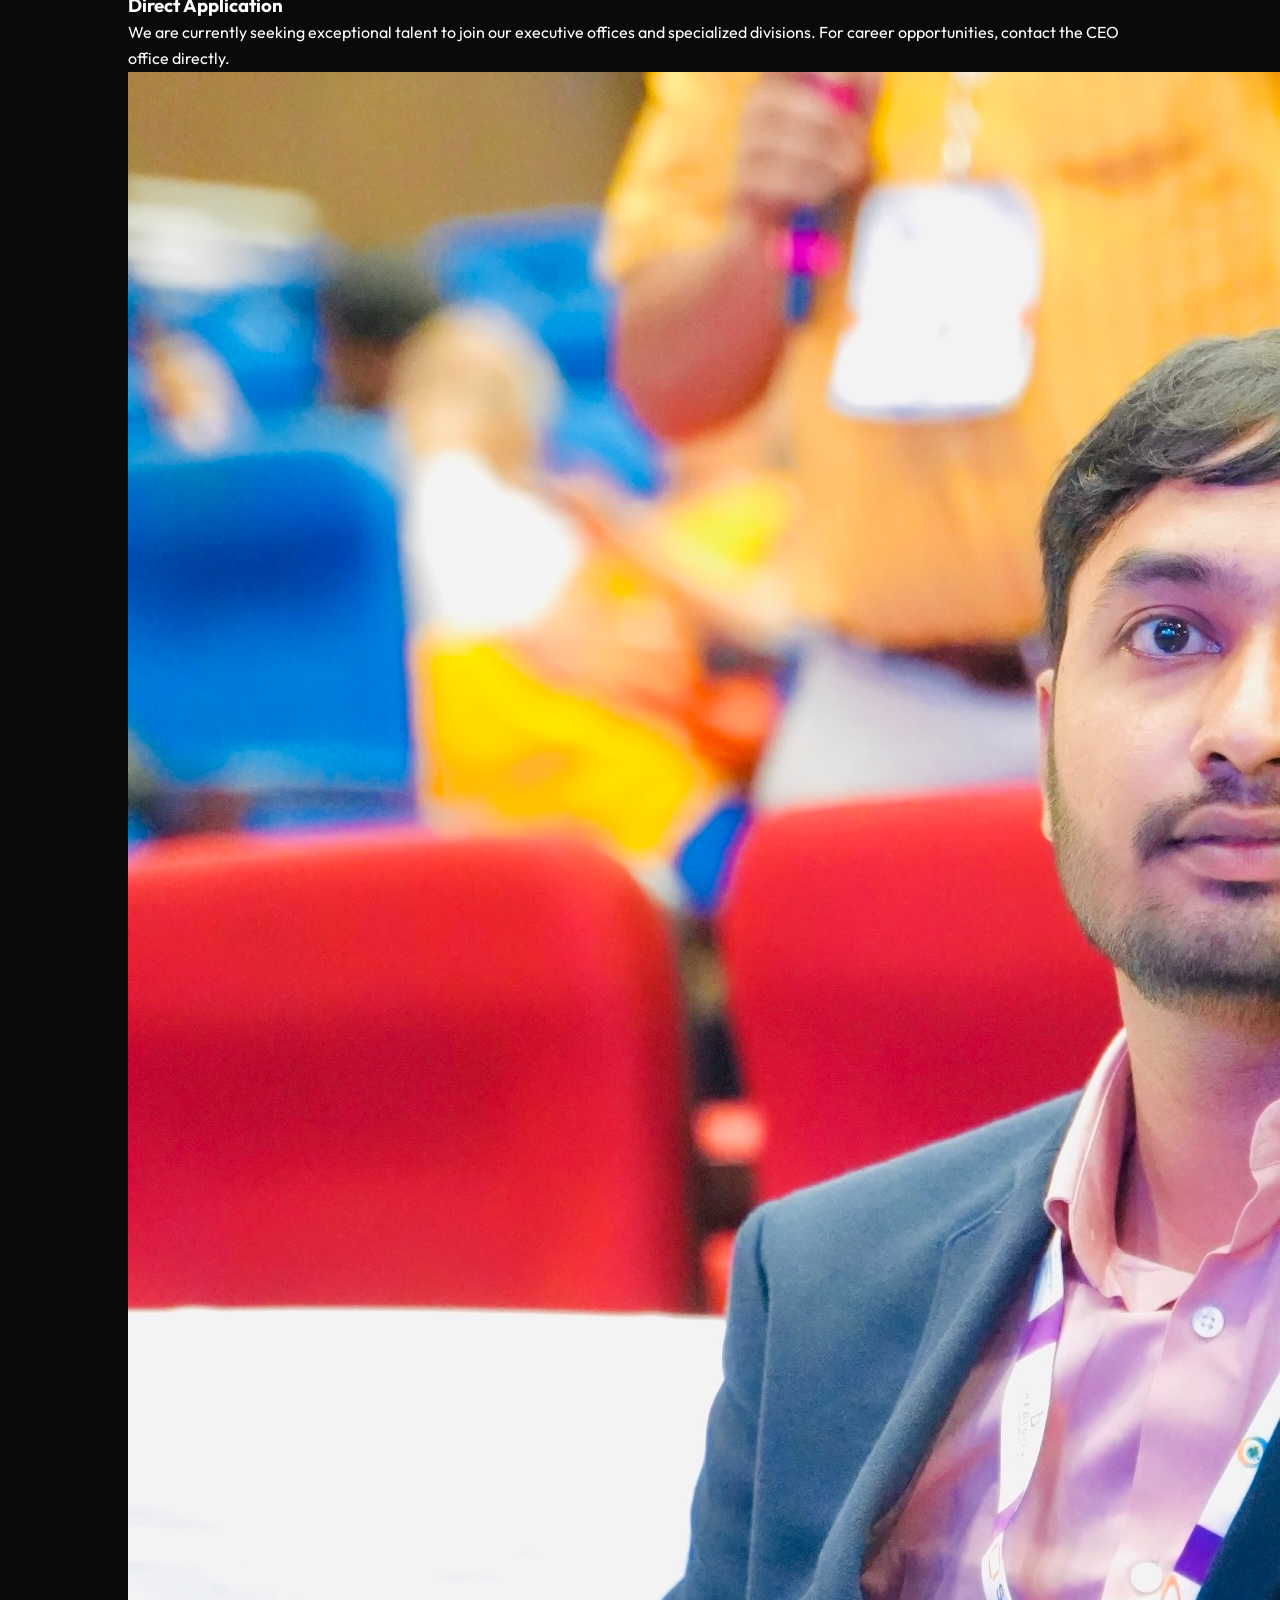
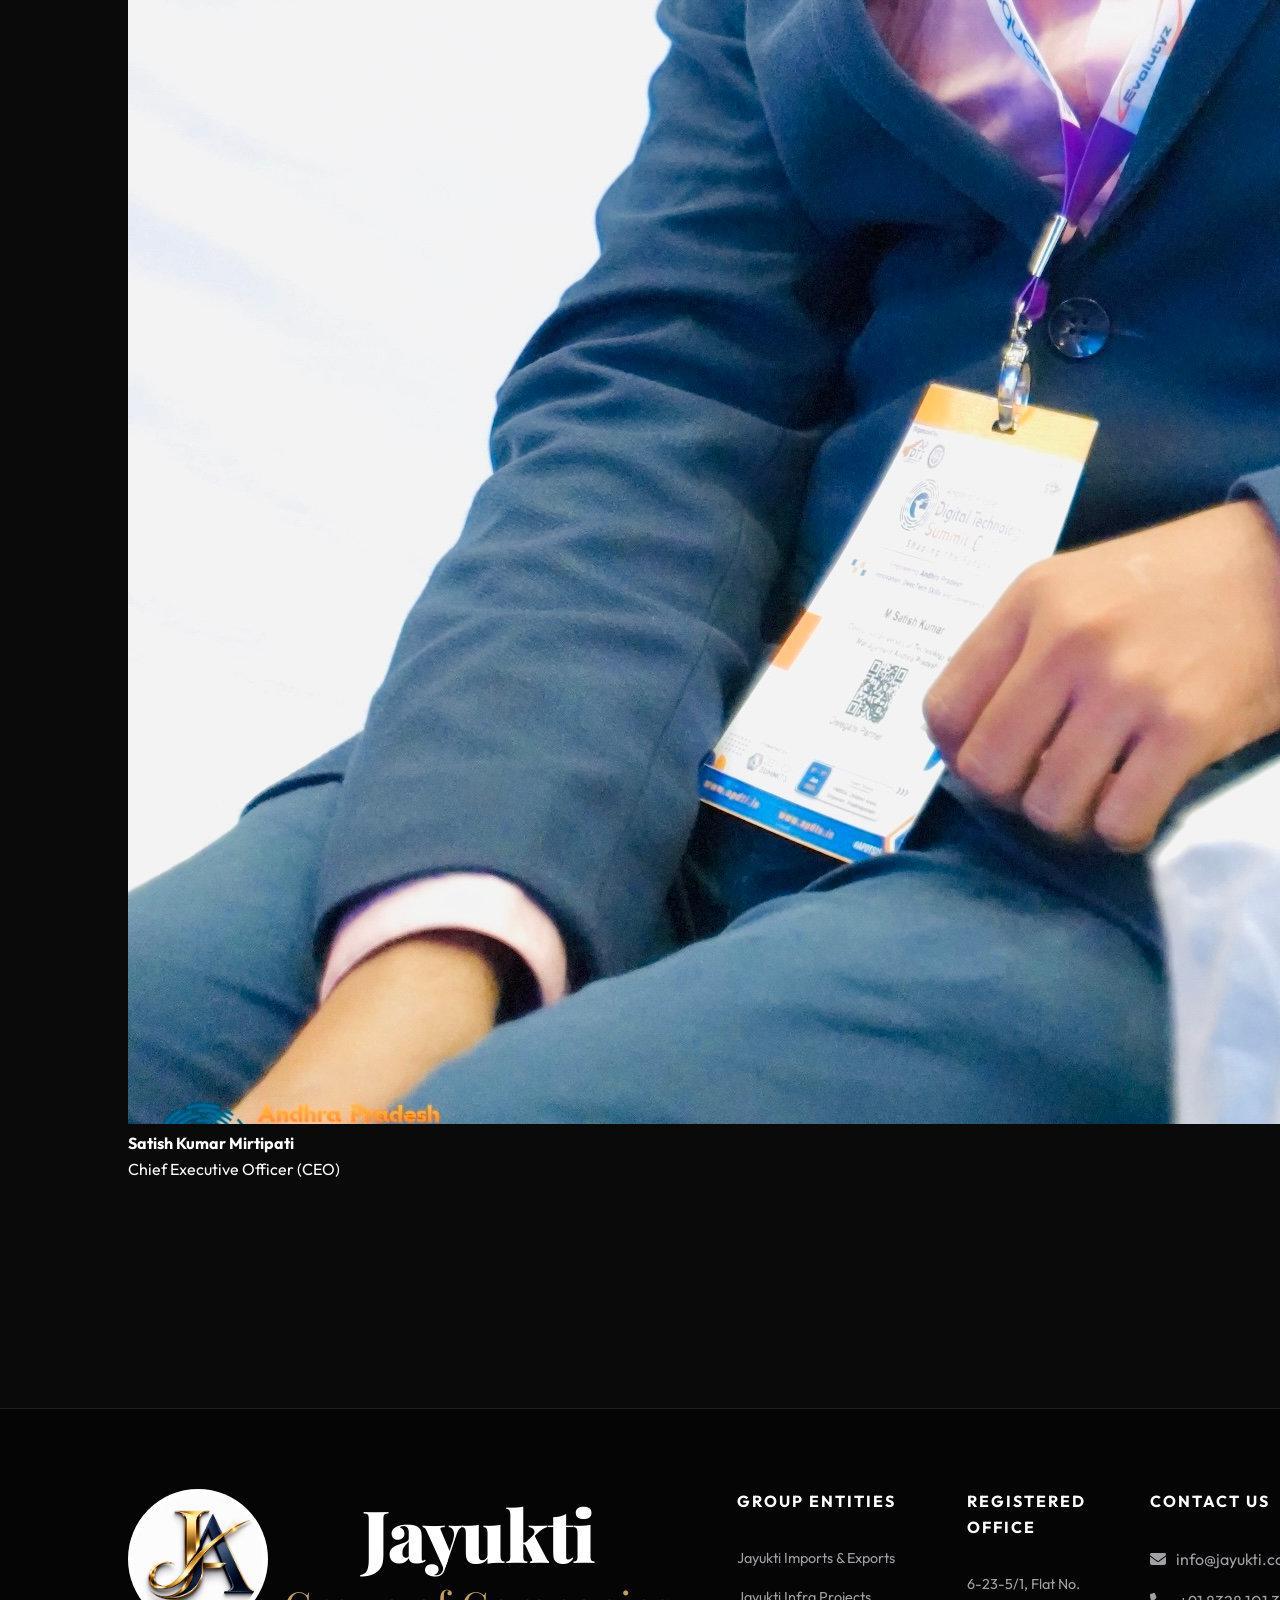
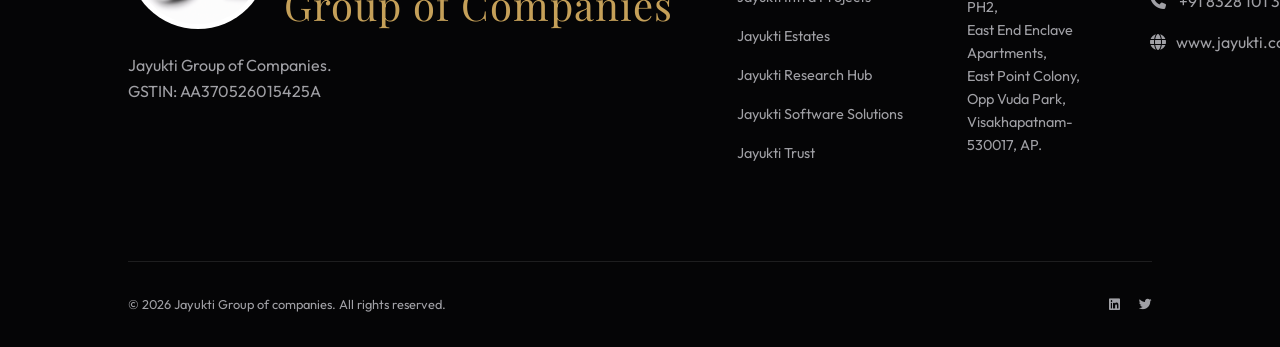
==== commit 50cbf614: "index.html" ====
--- a/index.html
+++ b/index.html
@@ -27,8 +27,9 @@
                 <li><a href="#about">About</a></li>
                 <li><a href="#sectors">Sectors</a></li>
                 <li><a href="#innovation">Innovation</a></li>
+                <li><a href="#leadership">Leadership</a></li>
+                <li><a href="#careers">Careers & Recruitment</a></li>
                 <li><a href="#contact">Contact</a></li>
-                <li><a href="#leadership">Leadership</a></li>
             </ul>
         </nav>
     </header>
@@ -40,10 +41,14 @@
             </div>
             <div class="hero-content">
                 <h1 id="hero-title">Empowering Global <br>Growth</h1>
-                <p id="hero-para">The Jayukti Group of Companies is a diversified and dynamic conglomerate, dedicated to driving excellence and innovation across international trade, real estate, software solutions, and sustainable infrastructure.</p>
+                <p id="hero-para">The Jayukti Group of Companies is a diversified and dynamic conglomerate, dedicated to
+                    driving excellence and innovation across international trade, real estate, software solutions, and
+                    sustainable infrastructure.</p>
                 <a href="#sectors" class="btn" id="hero-btn">Explore Our Entities</a>
             </div>
         </section>
+
+        <div class="section-divider"></div>
 
         <section id="about" class="reveal">
             <div class="section-title">
@@ -52,7 +57,10 @@
             </div>
             <div class="grid">
                 <div class="about-text">
-                    <p style="font-size: 1.2rem; color: var(--text-dim);">We are a rapidly expanding corporate group specializing in bridging the gap between global innovations and local markets. Across all our diverse entities, our primary focus remains on transparency, efficiency, and steadfast reliability in every venture we undertake.
+                    <p style="font-size: 1.2rem; color: var(--text-dim);">We are a rapidly expanding corporate group
+                        specializing in bridging the gap between global innovations and local markets. Across all our
+                        diverse entities, our primary focus remains on transparency, efficiency, and steadfast
+                        reliability in every venture we undertake.
                     </p>
                 </div>
                 <div class="stats-grid" style="display: grid; grid-template-columns: 1fr 1fr; gap: 2rem;">
@@ -71,9 +79,11 @@
             </div>
         </section>
 
+        <div class="section-divider"></div>
+
         <section id="sectors" class="reveal">
             <div class="section-title">
-                <span>Our Entities</span>
+                <span>Business Verticals</span>
                 <h2>The Jayukti Ecosystem.</h2>
             </div>
             <div class="grid" style="grid-template-columns: repeat(auto-fit, minmax(280px, 1fr));">
@@ -81,38 +91,47 @@
                     <i class="fas fa-ship"></i>
                     <h3>Jayukti Imports & Exports</h3>
                     <p>Our flagship international trading arm, bridging global manufacturers with emerging markets.</p>
+                    <a href="#" class="btn btn-small view-services-btn" data-target="modal-imports" style="margin-top: 1.5rem;">Explore Services</a>
                 </div>
                 <div class="card">
                     <i class="fas fa-briefcase"></i>
                     <h3>Jayukti Infra Projects</h3>
                     <p>Providing strategic business advice, trade compliance expertise, and global market entry
                         solutions.</p>
+                    <a href="#" class="btn btn-small view-services-btn" data-target="modal-infra" style="margin-top: 1.5rem;">Explore Services</a>
                 </div>
                 <div class="card">
                     <i class="fas fa-building"></i>
                     <h3>Jayukti Estates</h3>
                     <p>Crafting premium residential and commercial spaces that redefine luxury and urban functionality.
                     </p>
+                    <a href="#" class="btn btn-small view-services-btn" data-target="modal-estates" style="margin-top: 1.5rem;">Explore Services</a>
                 </div>
                 <div class="card">
                     <i class="fas fa-microchip"></i>
                     <h3>Jayukti Research Hub</h3>
                     <p>Driving technological breakthroughs through advanced R&D in AI, sustainable tech, and digital
                         infrastructure.</p>
+                    <a href="#" class="btn btn-small view-services-btn" data-target="modal-research" style="margin-top: 1.5rem;">Explore Services</a>
                 </div>
                 <div class="card">
                     <i class="fas fa-laptop-code"></i>
                     <h3>Jayukti Software Solutions</h3>
-                    <p>Delivering innovative software engineering, digital transformation, and scalable IT infrastructure services.</p>
+                    <p>Delivering innovative software engineering, digital transformation, and scalable IT
+                        infrastructure services.</p>
+                    <a href="#" class="btn btn-small view-services-btn" data-target="modal-software" style="margin-top: 1.5rem;">Explore Services</a>
                 </div>
                 <div class="card">
                     <i class="fas fa-hand-holding-heart"></i>
                     <h3>Jayukti Trust</h3>
                     <p>Empowering communities through strategic philanthropy, education, and sustainable social
                         initiatives.</p>
+                    <a href="#" class="btn btn-small view-services-btn" data-target="modal-trust" style="margin-top: 1.5rem;">Explore Services</a>
                 </div>
             </div>
         </section>
+
+        <div class="section-divider"></div>
 
         <section id="innovation" class="innovation reveal">
             <div class="innovation-img">
@@ -129,6 +148,8 @@
                 <a href="#contact" class="btn">Partner With Us</a>
             </div>
         </section>
+
+        <div class="section-divider"></div>
 
         <!-- Leadership Section on Main Page -->
         <section id="leadership" class="reveal" style="padding: 6rem 10%; background: var(--secondary);">
@@ -137,7 +158,7 @@
                 <h2>Driving the Vision</h2>
             </div>
             <div class="profiles-grid">
-                <div class="profile-card">
+                <div class="profile-card highlighted">
                     <img src="Board of director 1.png" alt="Dr. M Chandra Sekhar" class="profile-img">
                     <h3>Dr. M Chandra Sekhar</h3>
                     <p style="color: var(--accent); margin-bottom: 0.5rem; font-size: 0.9rem;">Founder &amp; Chairman</p>
@@ -146,7 +167,8 @@
                             onmouseover="this.style.color='var(--accent)'"
                             onmouseout="this.style.color='var(--text-main)'"><i class="fas fa-envelope"></i>
                             chairman@jayukti.com</a></p>
-                    <p>Providing strategic oversight and contributing to the sustainable growth and governance of the organization.</p>
+                    <p>Providing strategic oversight and contributing to the sustainable growth and governance of the
+                        organization.</p>
                 </div>
                 <div class="profile-card">
                     <img src="MD.png" alt="Dr. M V N Jaya Sree" class="profile-img">
@@ -157,9 +179,10 @@
                             onmouseover="this.style.color='var(--accent)'"
                             onmouseout="this.style.color='var(--text-main)'"><i class="fas fa-envelope"></i>
                             md@jayukti.com</a></p>
-                    <p>Guiding the strategic vision and global operations of Jayukti Group with over two decades of industry expertise.</p>
-                </div>
-                <div class="profile-card">
+                    <p>Guiding the strategic vision and global operations of Jayukti Group with over two decades of
+                        industry expertise.</p>
+                </div>
+                <div class="profile-card highlighted">
                     <img src="Technical Head.jpg" alt="Satish Kumar Mirtipati" class="profile-img">
                     <h3>Satish Kumar Mirtipati</h3>
                     <p style="color: var(--accent); margin-bottom: 0.5rem; font-size: 0.9rem;">Chief Executive Officer (CEO) &amp; Chief Technical Officer (CTO)</p>
@@ -168,25 +191,90 @@
                             onmouseover="this.style.color='var(--accent)'"
                             onmouseout="this.style.color='var(--text-main)'"><i class="fas fa-envelope"></i>
                             ceo@jayukti.com</a></p>
-                    <p>Spearheading technological innovations, digital transformation, and infrastructural developments for the ecosystem.</p>
+                    <p>Spearheading technological innovations, digital transformation, and infrastructural developments
+                        for the ecosystem.</p>
                 </div>
                 <div class="profile-card">
                     <img src="Director.png" alt="Gorripati Ashok" class="profile-img">
                     <h3>Gorripati Ashok</h3>
                     <p style="color: var(--accent); margin-bottom: 1rem; font-size: 0.9rem;">Director</p>
-                    <p>Overseeing corporate governance, financial planning, and driving sustainable growth across all business verticals.</p>
-                </div>
-                <div class="profile-card">
-                    <img src="image02.png" alt="Dr. D Mastanamma" class="profile-img">
+                    <p>Overseeing corporate governance, financial planning, and driving sustainable growth across all
+                        business verticals.</p>
+                </div>
+                <div class="profile-card">
+                    <img src="Image02.png" alt="Dr. D Mastanamma" class="profile-img">
                     <h3>Dr. D Mastanamma</h3>
                     <p style="color: var(--accent); margin-bottom: 1rem; font-size: 0.9rem;">Director</p>
-                    <p>Offering valuable insights and guidance to ensure operational excellence and strategic alignment.</p>
+                    <p>Offering valuable insights and guidance to ensure operational excellence and strategic alignment.
+                    </p>
                 </div>
                 <div class="profile-card">
                     <img src="manager.png" alt="M Siri Varshini" class="profile-img">
                     <h3>M Siri Varshini</h3>
                     <p style="color: var(--accent); margin-bottom: 1rem; font-size: 0.9rem;">Operational Manager</p>
-                    <p>Ensuring operational efficiency and facilitating seamless coordination across the organization's various departments.</p>
+                    <p>Ensuring operational efficiency and facilitating seamless coordination across the organization's
+                        various departments.</p>
+                </div>
+            </div>
+        </section>
+
+        <div class="section-divider"></div>
+
+        <!-- Careers & Recruitment Section -->
+        <section id="careers" class="careers reveal">
+            <div class="section-title">
+                <span>Careers</span>
+                <h2>Careers & Recruitment.</h2>
+            </div>
+            <div class="careers-grid">
+                <div class="careers-info">
+                    <h3>Join Our Dynamic Team</h3>
+                    <p>At Jayukti Group, we believe in empowering talent and driving global excellence. We are
+                        constantly searching for visionaries, innovators, and leaders who want to make a global impact
+                        across imports & exports, software solutions, estates, and infra projects.</p>
+
+                    <div class="careers-benefits">
+                        <div class="benefit-item">
+                            <i class="fas fa-globe"></i>
+                            <h4>Global Impact</h4>
+                            <p>Work on projects that span international boundaries and diverse sectors.</p>
+                        </div>
+                        <div class="benefit-item">
+                            <i class="fas fa-chart-line"></i>
+                            <h4>Career Growth</h4>
+                            <p>Clear mentorship paths, specialized training, and leadership development.</p>
+                        </div>
+                        <div class="benefit-item">
+                            <i class="fas fa-lightbulb"></i>
+                            <h4>Innovation First</h4>
+                            <p>Be part of a forward-thinking ecosystem centered on advanced research & technology.</p>
+                        </div>
+                        <div class="benefit-item">
+                            <i class="fas fa-handshake"></i>
+                            <h4>Inclusive Culture</h4>
+                            <p>Collaborate with high-caliber professionals in a supportive corporate culture.</p>
+                        </div>
+                    </div>
+                </div>
+
+                <div class="careers-card">
+                    <span class="card-badge">Executive Opportunities</span>
+                    <h3>Direct Application</h3>
+                    <p>We are currently seeking exceptional talent to join our executive offices and specialized
+                        divisions. For career opportunities, contact the CEO office directly.</p>
+
+                    <div class="ceo-profile">
+                        <img src="Technical Head.jpg" alt="Satish Kumar Mirtipati" class="ceo-avatar">
+                        <div class="ceo-info">
+                            <h4>Satish Kumar Mirtipati</h4>
+                            <p>Chief Executive Officer (CEO)</p>
+                        </div>
+                    </div>
+
+                    <a href="mailto:ceo@jayukti.com?subject=Career%20Inquiry%20-%20Jayukti%20Group" class="btn"
+                        style="width: 100%; text-align: center; display: block;">
+                        <i class="fas fa-paper-plane" style="margin-right: 8px;"></i> Contact CEO Office
+                    </a>
                 </div>
             </div>
         </section>
@@ -202,8 +290,8 @@
                         <span class="logo-subtext">Group of Companies</span>
                     </div>
                 </a>
-                <p style="color: var(--text-dim); margin-top: 1.5rem; max-width: 300px;">Jayukti International Imports &
-                    Exports Private Limited.<br>CIN: U46620AP2026PTC125682</p>
+                <p style="color: var(--text-dim); margin-top: 1.5rem; max-width: 300px;">Jayukti Group of
+                    Companies.<br>GSTIN: AA370526015425A</p>
             </div>
             <div class="footer-col">
                 <h4>Group Entities</h4>
@@ -228,15 +316,16 @@
             <div class="footer-col">
                 <h4>Contact Us</h4>
                 <ul>
-                    <li><a href="mailto:info@jayukti.com"><i class="fas fa-envelope" style="margin-right: 10px;"></i>info@jayukti.com</a></li>
-                    <li><a href="#" style="white-space: nowrap;"><i class="fas fa-phone" style="margin-right: 10px;"></i>MD: +91 8328 101 303</a></li>
-                    <li><a href="#" style="white-space: nowrap;"><i class="fas fa-phone" style="margin-right: 10px;"></i>Dir: +91 96188 05929</a></li>
+                    <li><a href="mailto:info@jayukti.com"><i class="fas fa-envelope"
+                                style="margin-right: 10px;"></i>info@jayukti.com</a></li>
+                    <li><a href="#" style="white-space: nowrap;"><i class="fas fa-phone"
+                                style="margin-right: 10px;"></i> +91 8328 101 303</a></li>
                     <li><a href="#"><i class="fas fa-globe" style="margin-right: 10px;"></i>www.jayukti.com</a></li>
                 </ul>
             </div>
         </div>
         <div class="footer-bottom">
-            <p>&copy; 2026 Jayukti International Imports & Exports Pvt Ltd. All rights reserved.</p>
+            <p>&copy; 2026 Jayukti Group of companies. All rights reserved.</p>
             <div class="socials">
                 <a href="#" style="color: var(--text-dim); margin-left: 1rem;"><i class="fab fa-linkedin"></i></a>
                 <a href="#" style="color: var(--text-dim); margin-left: 1rem;"><i class="fab fa-twitter"></i></a>
@@ -253,7 +342,7 @@
                 <h2>Driving the Vision</h2>
             </div>
             <div class="profiles-grid">
-                <div class="profile-card">
+                <div class="profile-card highlighted">
                     <img src="Board of director 1.png" alt="Dr. M Chandra Sekhar" class="profile-img">
                     <h3>Dr. M Chandra Sekhar</h3>
                     <p style="color: var(--accent); margin-bottom: 0.5rem; font-size: 0.9rem;">Founder &amp; Chairman</p>
@@ -277,11 +366,10 @@
                     <p>Guiding the strategic vision and global operations of Jayukti Group with over two decades of
                         industry expertise.</p>
                 </div>
-                <div class="profile-card">
+                <div class="profile-card highlighted">
                     <img src="Technical Head.jpg" alt="Satish Kumar Mirtipati" class="profile-img">
                     <h3>Satish Kumar Mirtipati</h3>
-                    <p style="color: var(--accent); margin-bottom: 0.5rem; font-size: 0.9rem;">Chief Executive Officer
-                        (CEO) & Chief Technical Officer (CTO)</p>
+                    <p style="color: var(--accent); margin-bottom: 0.5rem; font-size: 0.9rem;">Chief Executive Officer (CEO) &amp; Chief Technical Officer (CTO)</p>
                     <p style="margin-bottom: 1rem;"><a href="mailto:ceo@jayukti.com"
                             style="color: var(--text-main); text-decoration: none; font-size: 0.9rem; transition: color 0.3s;"
                             onmouseover="this.style.color='var(--accent)'"
@@ -298,7 +386,7 @@
                         business verticals.</p>
                 </div>
                 <div class="profile-card">
-                    <img src="image02.png" alt="Dr. D Mastanamma" class="profile-img">
+                    <img src="Image02.png" alt="Dr. D Mastanamma" class="profile-img">
                     <h3>Dr. D Mastanamma</h3>
                     <p style="color: var(--accent); margin-bottom: 1rem; font-size: 0.9rem;">Director</p>
                     <p>Offering valuable insights and guidance to ensure operational excellence and strategic alignment.
@@ -315,6 +403,138 @@
         </div>
     </div>
 
+    <!-- Services Modals -->
+    <!-- Imports Modal -->
+    <div id="modal-imports" class="modal service-modal">
+        <div class="modal-content">
+            <span class="close-btn">&times;</span>
+            <div class="section-title" style="margin-bottom: 2rem; text-align: center;">
+                <span>Business Verticals</span>
+                <h2>Jayukti Imports & Exports</h2>
+            </div>
+            <ul class="services-list">
+                <li class="services-category">
+                    <i class="fas fa-gem"></i>
+                    <div>
+                        <strong class="category-title">Minerals</strong>
+                        <div class="subcategory">
+                            <span class="subcategory-parent"><i class="fas fa-circle-dot"></i> Quartz</span>
+                            <ul class="sub-items">
+                                <li><i class="fas fa-chevron-right"></i> Glassy Quartz</li>
+                                <li><i class="fas fa-chevron-right"></i> Semi-Glassy Quartz</li>
+                                <li><i class="fas fa-chevron-right"></i> Granular Quartz</li>
+                            </ul>
+                        </div>
+                    </div>
+                </li>
+                <li><i class="fas fa-leaf"></i> Organic Vegetables &amp; Fruits</li>
+                <li><i class="fas fa-fish"></i> Frozen Sea Foods</li>
+            </ul>
+        </div>
+    </div>
+
+    <!-- Infra Modal -->
+    <div id="modal-infra" class="modal service-modal">
+        <div class="modal-content">
+            <span class="close-btn">&times;</span>
+            <div class="section-title" style="margin-bottom: 2rem; text-align: center;">
+                <span>Business Verticals</span>
+                <h2>Jayukti Infra Projects</h2>
+            </div>
+            <ul class="services-list">
+                <li><i class="fas fa-hard-hat"></i> Infrastructure Development</li>
+                <li><i class="fas fa-city"></i> Residential & Commercial Construction</li>
+                <li><i class="fas fa-network-wired"></i> Smart City Projects</li>
+                <li><i class="fas fa-industry"></i> Industrial Construction</li>
+                <li><i class="fas fa-road"></i> Road & Civil Engineering Works</li>
+                <li><i class="fas fa-drafting-compass"></i> Project Planning & Execution</li>
+                <li><i class="fas fa-pen-ruler"></i> Structural Design & Consultancy</li>
+                <li><i class="fas fa-leaf"></i> Sustainable Infrastructure Solutions</li>
+            </ul>
+        </div>
+    </div>
+
+    <!-- Estates Modal -->
+    <div id="modal-estates" class="modal service-modal">
+        <div class="modal-content">
+            <span class="close-btn">&times;</span>
+            <div class="section-title" style="margin-bottom: 2rem; text-align: center;">
+                <span>Business Verticals</span>
+                <h2>Jayukti Estates</h2>
+            </div>
+            <ul class="services-list">
+                <li><i class="fas fa-map-marked-alt"></i> Residential Layout Development</li>
+                <li><i class="fas fa-building"></i> Commercial Property Development</li>
+                <li><i class="fas fa-handshake"></i> Land Acquisition & Management</li>
+                <li><i class="fas fa-home"></i> Premium Villa Projects</li>
+                <li><i class="fas fa-chart-line"></i> Real Estate Investment Consulting</li>
+                <li><i class="fas fa-bullhorn"></i> Property Marketing</li>
+                <li><i class="fas fa-tree"></i> Urban Planning Solutions</li>
+                <li><i class="fas fa-tasks"></i> Asset Management Services</li>
+            </ul>
+        </div>
+    </div>
+
+    <!-- Research Modal -->
+    <div id="modal-research" class="modal service-modal">
+        <div class="modal-content">
+            <span class="close-btn">&times;</span>
+            <div class="section-title" style="margin-bottom: 2rem; text-align: center;">
+                <span>Business Verticals</span>
+                <h2>Jayukti Research Hub</h2>
+            </div>
+            <ul class="services-list">
+                <li><i class="fas fa-robot"></i> Artificial Intelligence Research</li>
+                <li><i class="fas fa-wifi"></i> IoT & Smart Systems Development</li>
+                <li><i class="fas fa-shield-alt"></i> Cybersecurity Research</li>
+                <li><i class="fas fa-cogs"></i> Industrial Innovation Programs</li>
+                <li><i class="fas fa-chart-bar"></i> Data Science & Analytics</li>
+                <li><i class="fas fa-lightbulb"></i> Patent & Prototype Development</li>
+                <li><i class="fas fa-university"></i> Academic & Industry Collaborations</li>
+                <li><i class="fas fa-rocket"></i> Emerging Technology Solutions</li>
+            </ul>
+        </div>
+    </div>
+
+    <!-- Software Modal -->
+    <div id="modal-software" class="modal service-modal">
+        <div class="modal-content">
+            <span class="close-btn">&times;</span>
+            <div class="section-title" style="margin-bottom: 2rem; text-align: center;">
+                <span>Business Verticals</span>
+                <h2>Jayukti Software Solutions</h2>
+            </div>
+            <ul class="services-list">
+                <li><i class="fas fa-code"></i> Custom Software Development</li>
+                <li><i class="fas fa-mobile-alt"></i> Web & Mobile Application Development</li>
+                <li><i class="fas fa-cloud"></i> Cloud Solutions</li>
+                <li><i class="fas fa-server"></i> Enterprise Software Systems</li>
+                <li><i class="fas fa-brain"></i> AI-Based Applications</li>
+                <li><i class="fas fa-database"></i> ERP & CRM Solutions</li>
+                <li><i class="fas fa-paint-brush"></i> UI/UX Design Services</li>
+                <li><i class="fas fa-laptop-code"></i> IT Consulting & Digital Transformation</li>
+            </ul>
+        </div>
+    </div>
+
+    <!-- Trust Modal -->
+    <div id="modal-trust" class="modal service-modal">
+        <div class="modal-content">
+            <span class="close-btn">&times;</span>
+            <div class="section-title" style="margin-bottom: 2rem; text-align: center;">
+                <span>Business Verticals</span>
+                <h2>Jayukti Trust</h2>
+            </div>
+            <ul class="services-list">
+                <li><i class="fas fa-users"></i> Community Development Programs</li>
+                <li><i class="fas fa-graduation-cap"></i> Educational Initiatives & Scholarships</li>
+                <li><i class="fas fa-heartbeat"></i> Healthcare Support Services</li>
+                <li><i class="fas fa-seedling"></i> Environmental Sustainability Projects</li>
+                <li><i class="fas fa-hands-helping"></i> Skill Development & Training</li>
+            </ul>
+        </div>
+    </div>
+
     <script src="main.js"></script>
 </body>
 
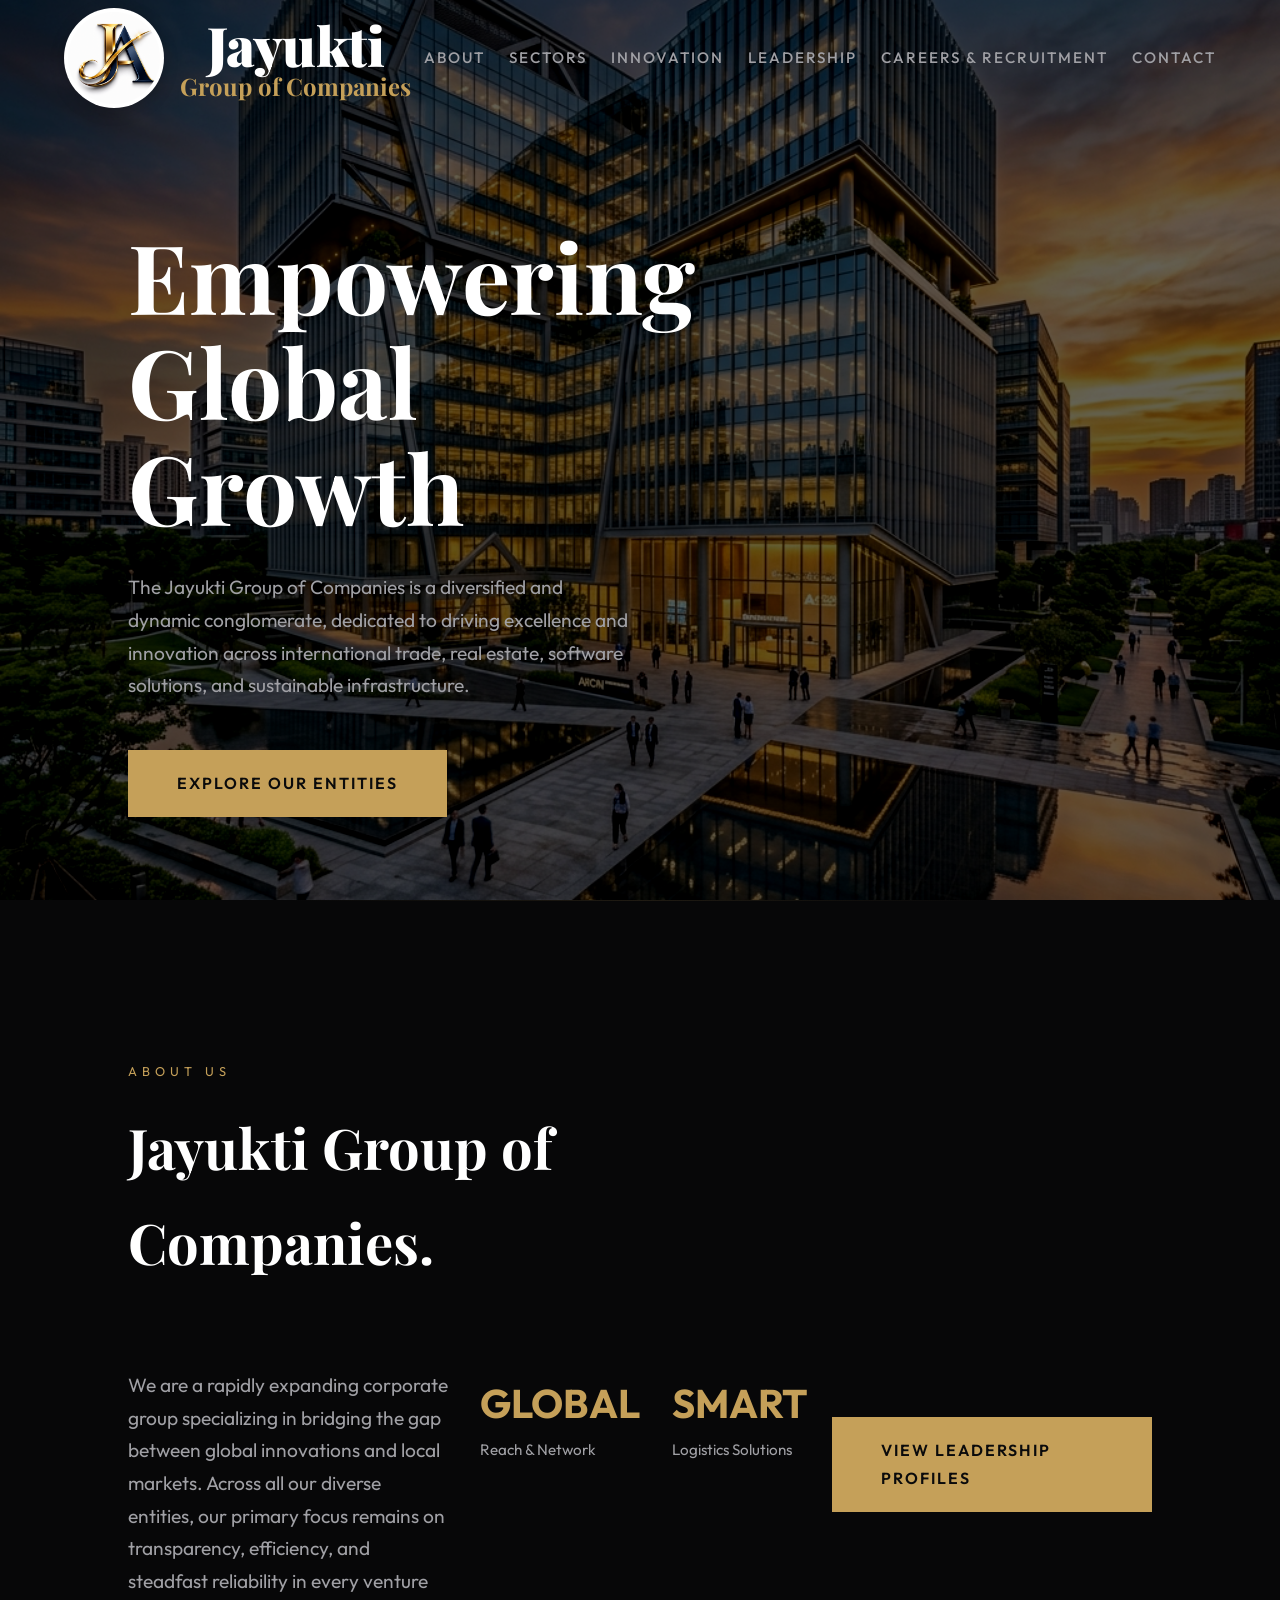
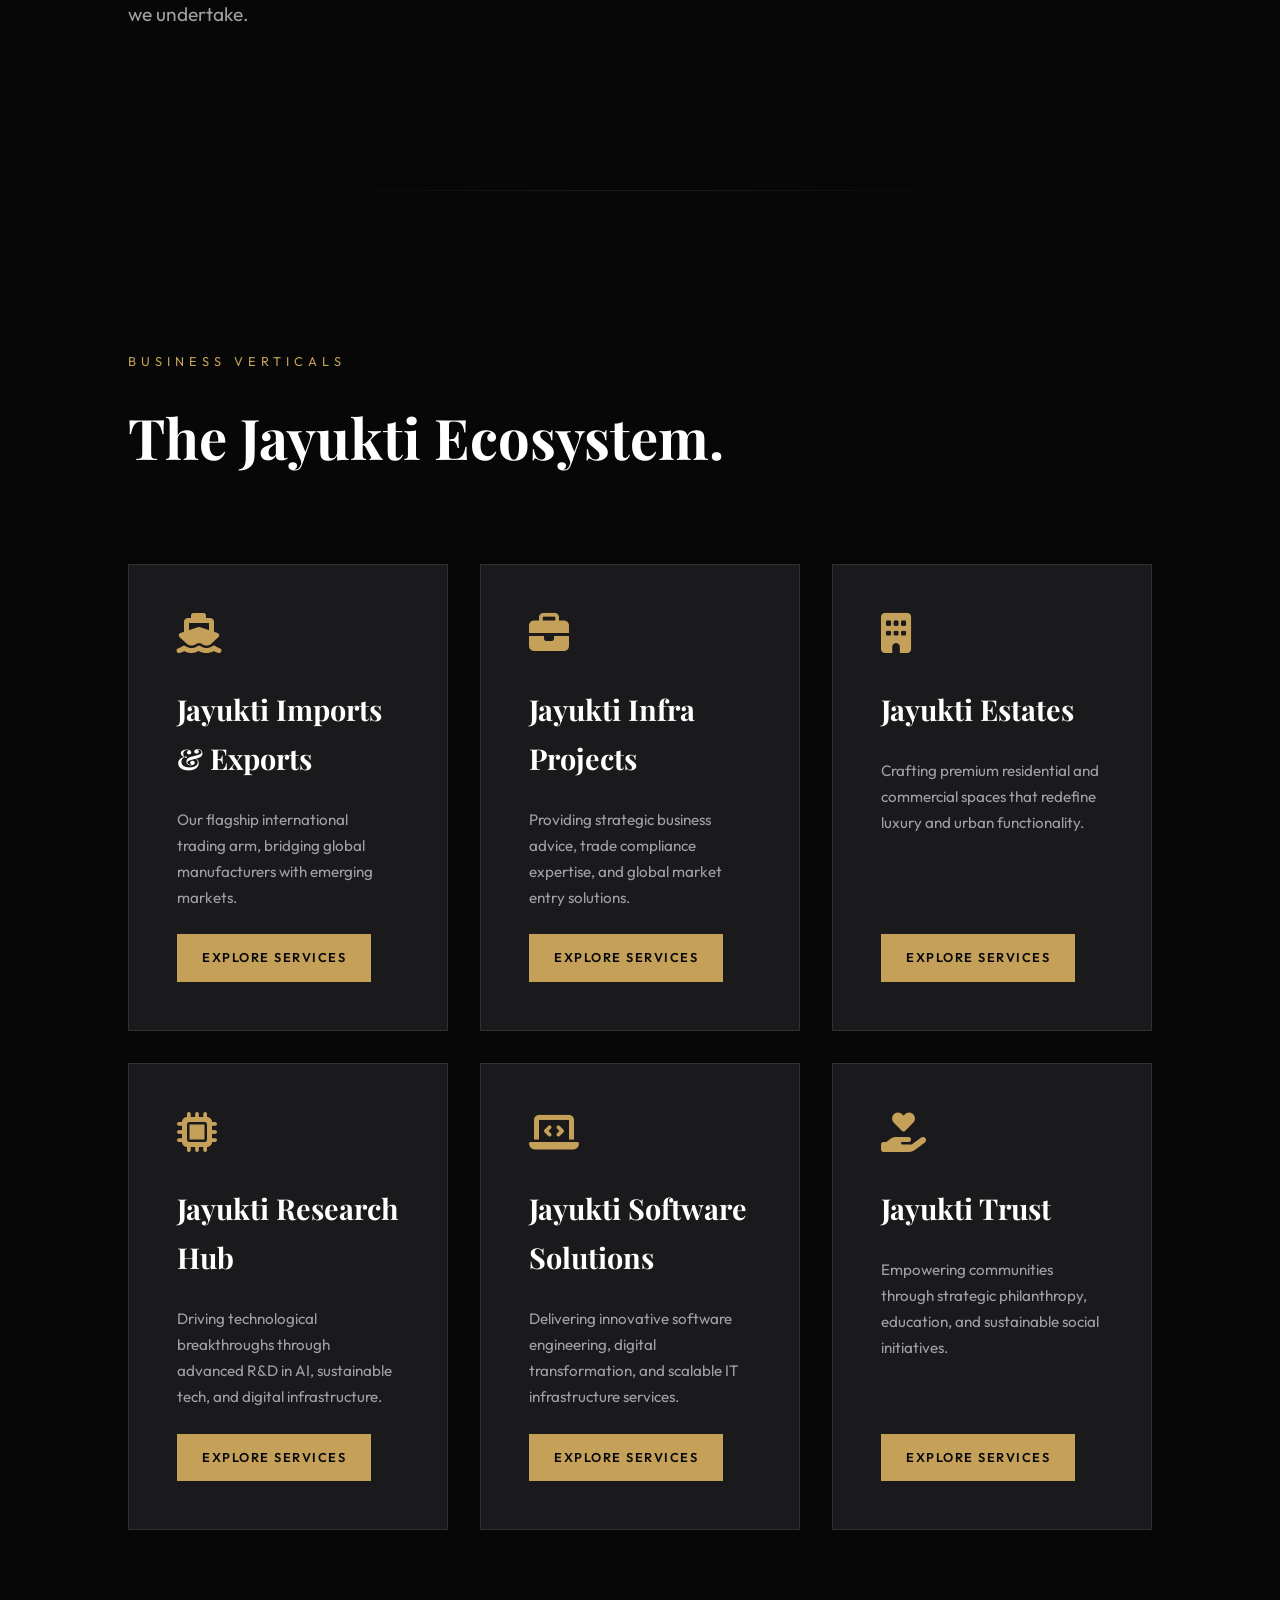
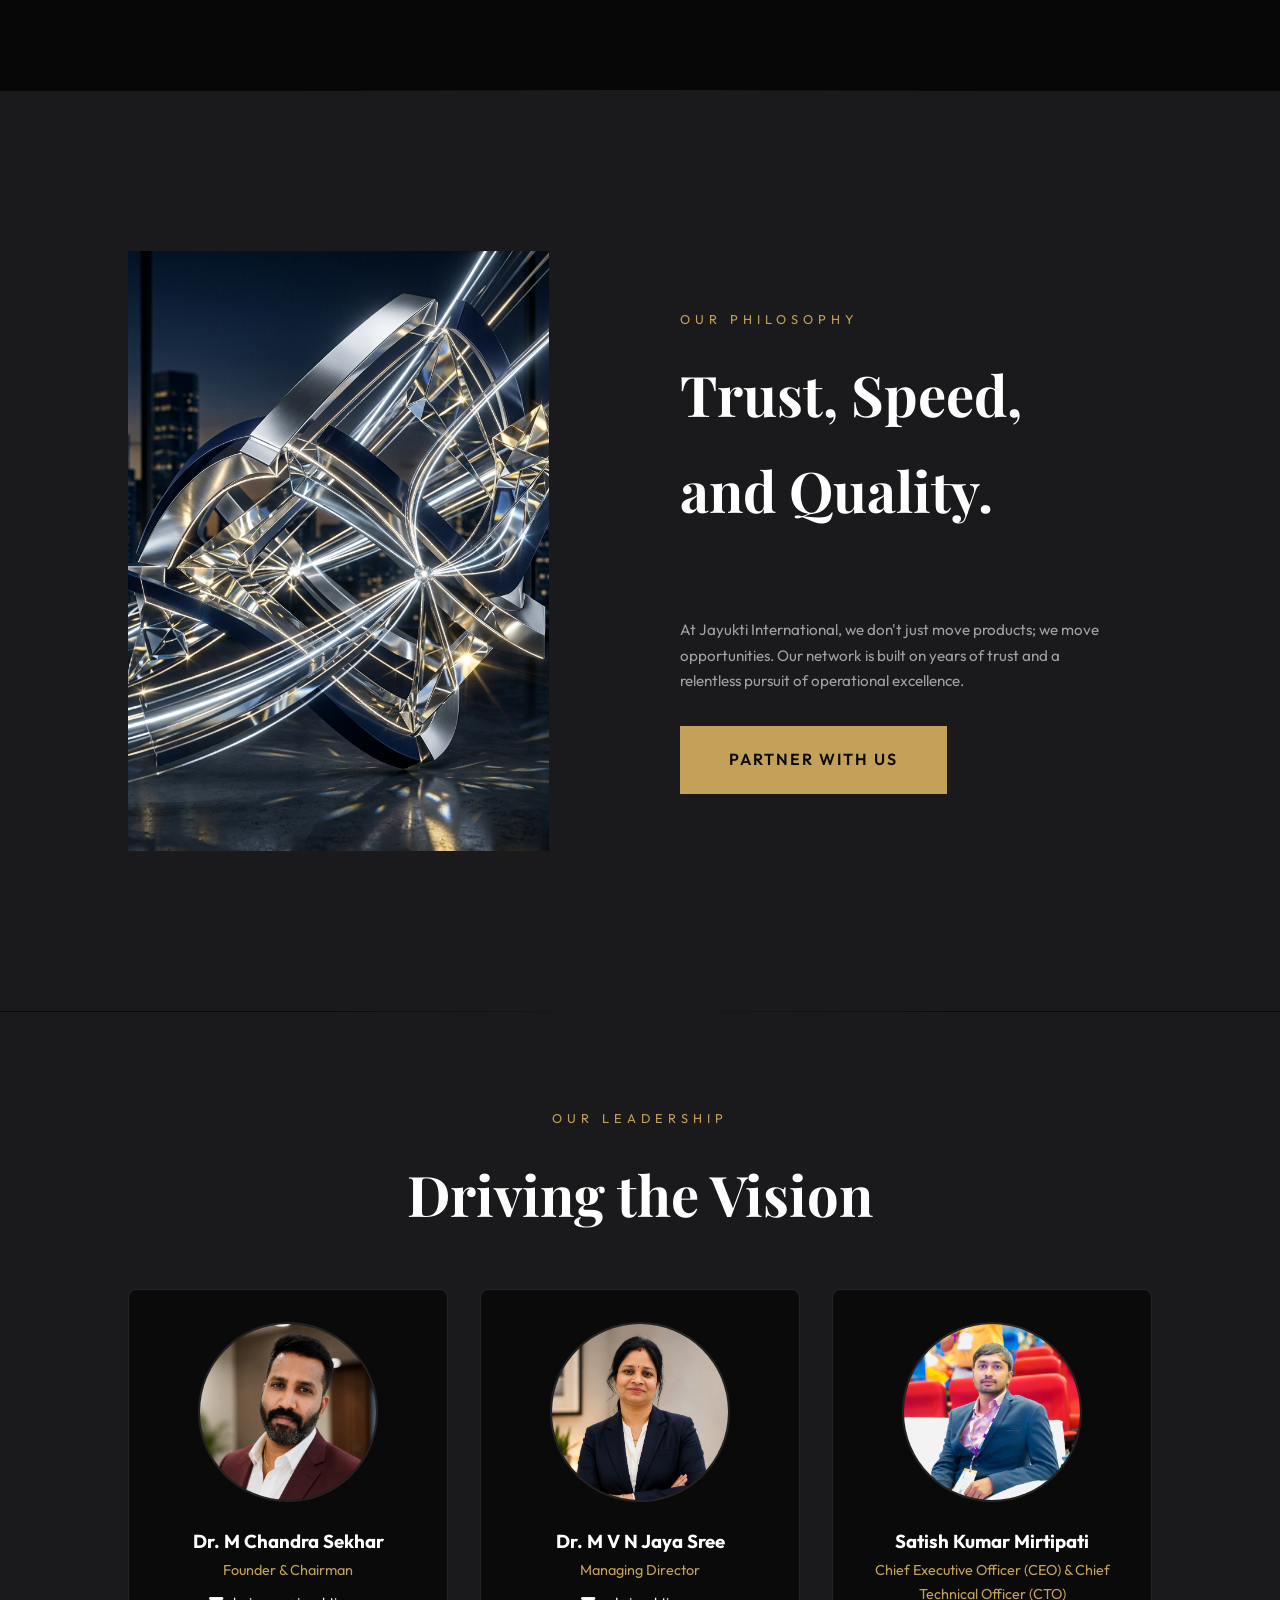
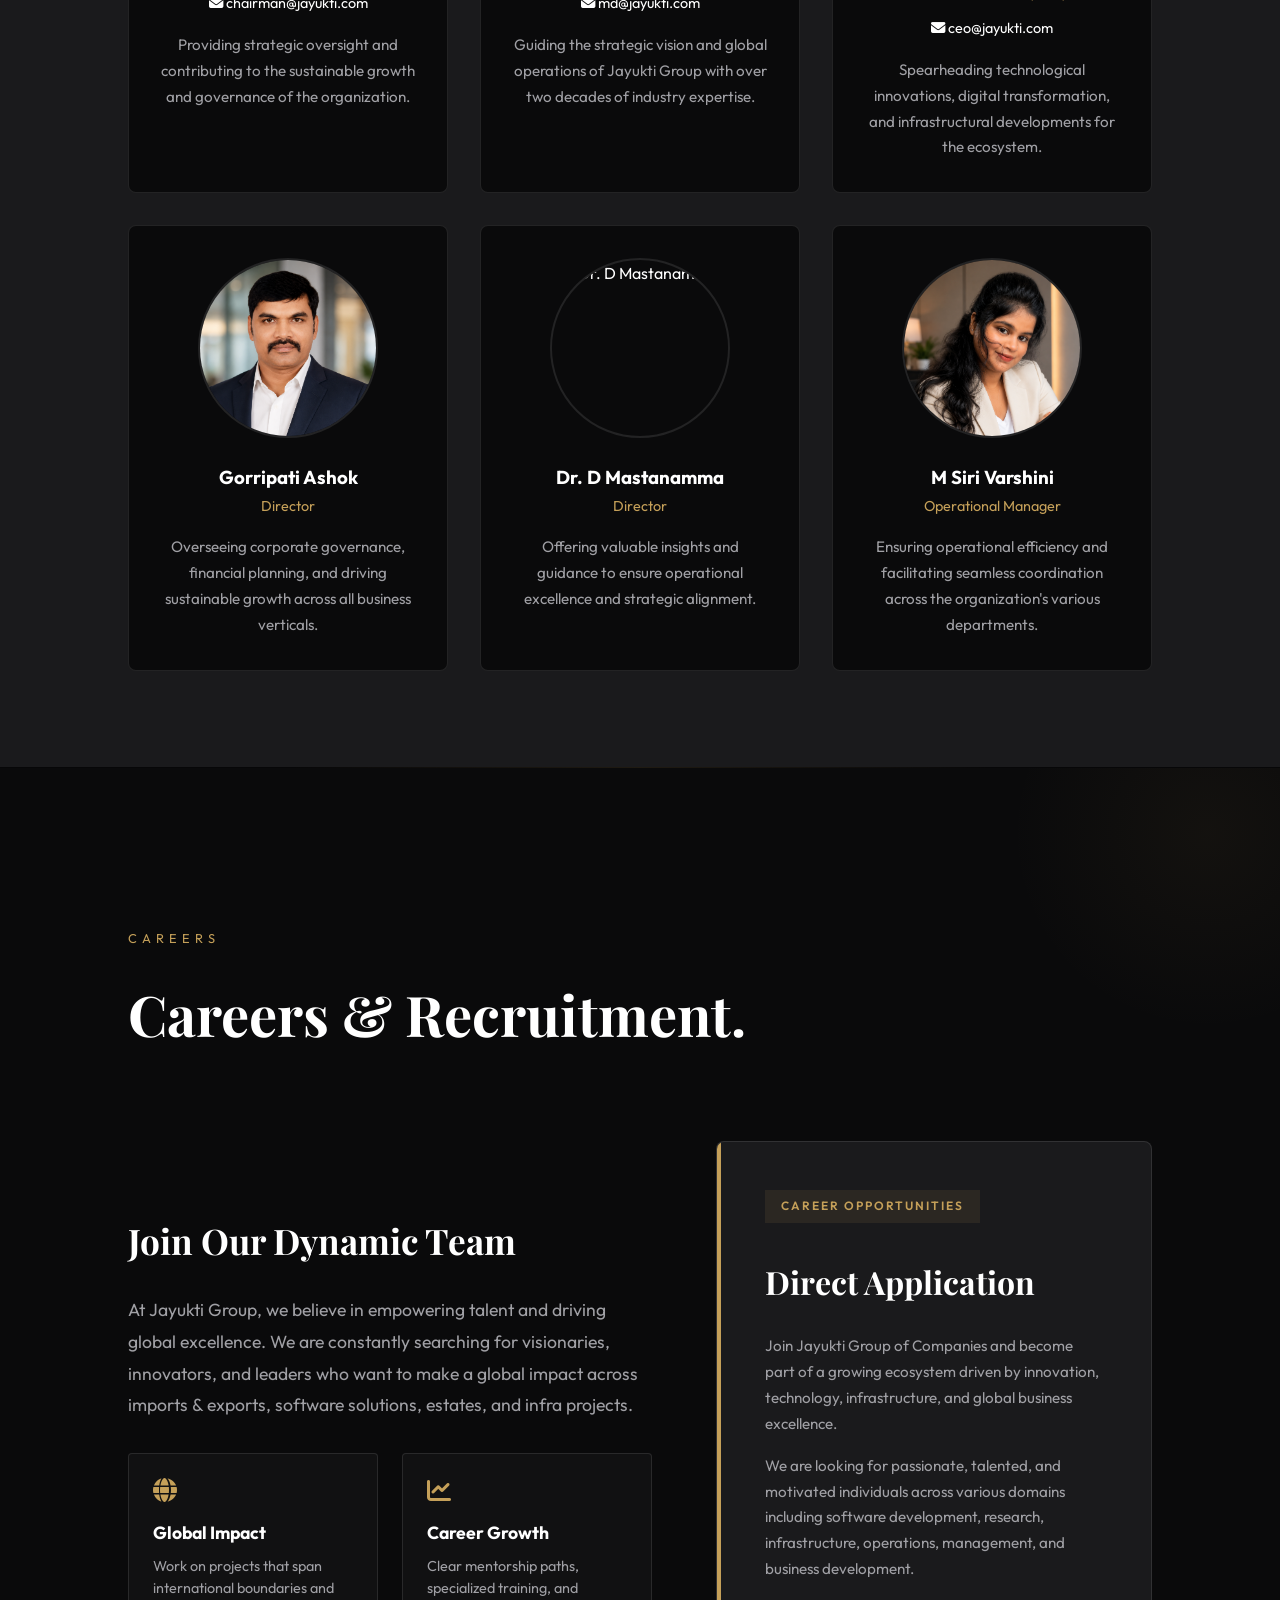
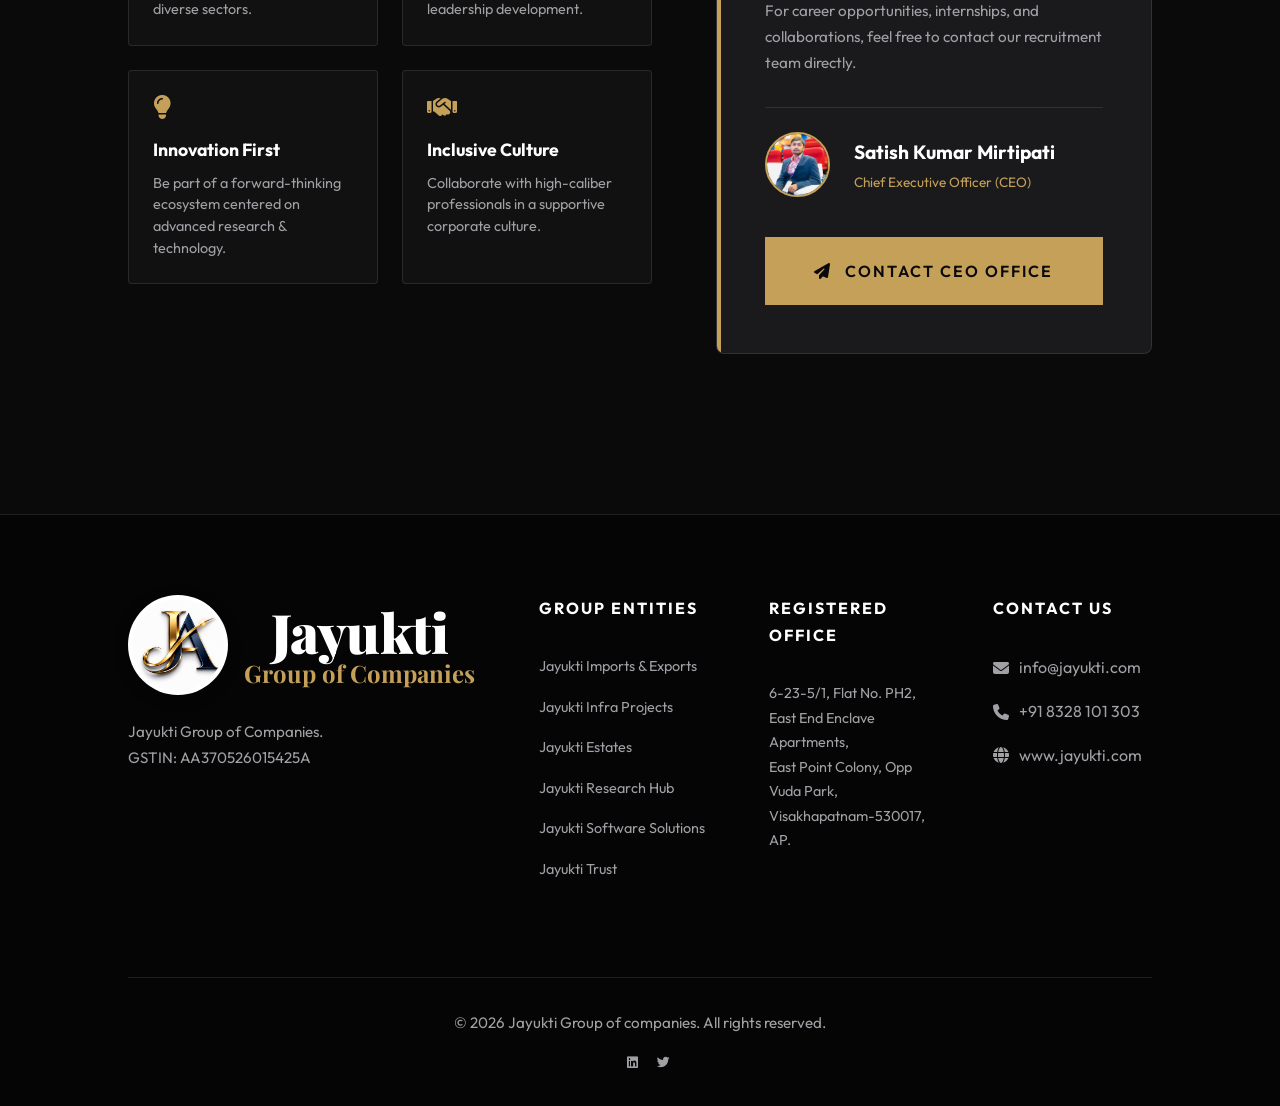
==== commit ae8a49ea: "index.html" ====
--- a/index.html
+++ b/index.html
@@ -258,10 +258,11 @@
                 </div>
 
                 <div class="careers-card">
-                    <span class="card-badge">Executive Opportunities</span>
+                    <span class="card-badge">CAREER OPPORTUNITIES</span>
                     <h3>Direct Application</h3>
-                    <p>We are currently seeking exceptional talent to join our executive offices and specialized
-                        divisions. For career opportunities, contact the CEO office directly.</p>
+                    <p style="margin-bottom: 1rem;">Join Jayukti Group of Companies and become part of a growing ecosystem driven by innovation, technology, infrastructure, and global business excellence.</p>
+                    <p style="margin-bottom: 1rem;">We are looking for passionate, talented, and motivated individuals across various domains including software development, research, infrastructure, operations, management, and business development.</p>
+                    <p>For career opportunities, internships, and collaborations, feel free to contact our recruitment team directly.</p>
 
                     <div class="ceo-profile">
                         <img src="Technical Head.jpg" alt="Satish Kumar Mirtipati" class="ceo-avatar">
--- a/style.css
+++ b/style.css
@@ -3,7 +3,8 @@
 :root {
     --primary: #0a0a0b;
     --secondary: #1a1a1c;
-    --accent: #c5a059; /* Sophisticated gold */
+    --accent: #c5a059;
+    /* Sophisticated gold */
     --accent-hover: #e0bc7a;
     --text-main: #ffffff;
     --text-dim: #a0a0a5;
@@ -21,24 +22,38 @@
 }
 
 body {
-    background-color: var(--primary);
+    background-color: #070708;
+    background-image:
+        radial-gradient(circle at 15% 20%, rgba(197, 160, 89, 0.03) 0%, transparent 45%),
+        radial-gradient(circle at 85% 80%, rgba(197, 160, 89, 0.03) 0%, transparent 45%),
+        linear-gradient(180deg, #070708 0%, #131316 50%, #070708 100%);
+    background-attachment: fixed;
     color: var(--text-main);
     font-family: var(--font-body);
-    line-height: 1.6;
+    line-height: 1.7;
     overflow-x: hidden;
+}
+
+p {
+    font-size: 0.95rem;
+    line-height: 1.7;
+    color: var(--text-dim);
 }
 
 /* Custom Scrollbar */
 ::-webkit-scrollbar {
     width: 8px;
 }
+
 ::-webkit-scrollbar-track {
     background: var(--primary);
 }
+
 ::-webkit-scrollbar-thumb {
     background: var(--secondary);
     border-radius: 10px;
 }
+
 ::-webkit-scrollbar-thumb:hover {
     background: var(--accent);
 }
@@ -68,63 +83,104 @@
     display: flex;
     align-items: center;
     gap: 16px;
-    font-family: var(--font-heading);
-    font-size: 4.5rem;
-    font-weight: 900;
-    color: var(--text-main);
     text-decoration: none;
-    letter-spacing: -1px;
     white-space: nowrap;
 }
 
 .logo img {
-    height: 140px;
-    width: 140px;
+    height: 100px;
+    width: 100px;
     object-fit: contain;
     background-color: #ffffff;
-    padding: 5px;
+    padding: 4px;
     flex-shrink: 0;
     border-radius: 50%;
+    transition: var(--transition);
+    box-shadow: 0 4px 15px rgba(0, 0, 0, 0.2);
 }
 
 .logo-maintext {
+    font-family: var(--font-heading);
+    font-size: 3.4rem;
+    font-weight: 900;
     color: #ffffff;
+    letter-spacing: -0.5px;
+    transition: var(--transition);
 }
 
 .logo-text {
     display: flex;
     flex-direction: column;
-    line-height: 1.2;
+    line-height: 1.0;
     justify-content: center;
+    align-items: center;
+    gap: 2px;
     text-align: center;
-    gap: 5px;
 }
 
 .logo-subtext {
-    font-size: 2.5rem;
-    font-weight: 400;
-    color: var(--accent);
-    letter-spacing: 1px;
+    font-family: var(--font-heading);
+    font-size: 1.5rem;
+    font-weight: 700;
+    color: var(--accent);
+    letter-spacing: 0px;
+    transition: var(--transition);
+}
+
+/* Scrolled Header Scaling */
+header.scrolled {
+    padding: 0.4rem 5%;
+}
+
+header.scrolled .logo img {
+    height: 80px;
+    width: 80px;
+}
+
+header.scrolled .logo-maintext {
+    font-size: 2.8rem;
+}
+
+header.scrolled .logo-subtext {
+    font-size: 1.3rem;
 }
 
 nav ul {
     display: flex;
     list-style: none;
-    gap: 3rem;
+    gap: 1.5rem;
 }
 
 nav ul li a {
     text-decoration: none;
     color: var(--text-dim);
-    font-weight: 400;
-    font-size: 0.9rem;
+    font-weight: 500;
+    font-size: 0.95rem;
     text-transform: uppercase;
     letter-spacing: 2px;
     transition: var(--transition);
+    position: relative;
+    padding-bottom: 6px;
+    white-space: nowrap;
+}
+
+nav ul li a::after {
+    content: '';
+    position: absolute;
+    bottom: 0;
+    left: 0;
+    width: 0;
+    height: 2px;
+    background-color: var(--accent);
+    transition: var(--transition);
 }
 
 nav ul li a:hover {
     color: var(--accent);
+}
+
+nav ul li a:hover::after {
+    width: 100%;
 }
 
 /* Hero Section */
@@ -197,6 +253,159 @@
     color: var(--accent);
 }
 
+/* Small Button Variant for Cards */
+.btn-small {
+    padding: 0.75rem 1.5rem;
+    font-size: 0.8rem;
+    letter-spacing: 1.5px;
+    opacity: 1 !important;
+    transform: none !important;
+    display: inline-block;
+    cursor: pointer;
+}
+
+/* Services Modal List */
+.services-list {
+    list-style: none;
+    padding: 0;
+    margin: 0;
+    display: grid;
+    grid-template-columns: repeat(auto-fit, minmax(280px, 1fr));
+    gap: 1rem;
+}
+
+.services-list li {
+    display: flex;
+    align-items: flex-start;
+    gap: 1rem;
+    padding: 1.2rem 1.5rem;
+    background: var(--glass);
+    border: 1px solid var(--glass-border);
+    border-radius: 6px;
+    color: var(--text-main);
+    font-size: 0.95rem;
+    line-height: 1.5;
+    transition: var(--transition);
+    opacity: 0;
+    transform: translateY(20px);
+}
+
+.services-list li.animate-in {
+    animation: fadeSlideIn 0.4s ease forwards;
+}
+
+@keyframes fadeSlideIn {
+    from {
+        opacity: 0;
+        transform: translateY(20px);
+    }
+    to {
+        opacity: 1;
+        transform: translateY(0);
+    }
+}
+
+.services-list li:hover {
+    border-color: var(--accent);
+    background: rgba(197, 160, 89, 0.05);
+    transform: translateX(4px);
+}
+
+.services-list li i {
+    color: var(--accent);
+    font-size: 1rem;
+    margin-top: 2px;
+    flex-shrink: 0;
+    width: 18px;
+    text-align: center;
+}
+
+.services-list li strong {
+    color: var(--accent);
+}
+
+/* Category list item (e.g. Minerals with nested Quartz) */
+.services-category {
+    flex-direction: row;
+    align-items: flex-start;
+    gap: 1rem;
+}
+
+.services-category > div {
+    display: flex;
+    flex-direction: column;
+    gap: 0.6rem;
+    flex: 1;
+}
+
+.category-title {
+    color: var(--accent);
+    font-size: 1rem;
+    font-weight: 700;
+    letter-spacing: 1px;
+    text-transform: uppercase;
+}
+
+.subcategory {
+    display: flex;
+    flex-direction: column;
+    gap: 0.4rem;
+    padding-left: 0.4rem;
+    border-left: 2px solid rgba(197, 160, 89, 0.3);
+}
+
+.subcategory-parent {
+    color: var(--text-main);
+    font-size: 0.95rem;
+    font-weight: 600;
+    display: flex;
+    align-items: center;
+    gap: 0.5rem;
+    margin-bottom: 0.3rem;
+}
+
+.subcategory-parent i {
+    color: var(--accent);
+    font-size: 0.7rem;
+}
+
+.sub-items {
+    list-style: none;
+    padding: 0;
+    margin: 0;
+    display: flex;
+    flex-direction: column;
+    gap: 0.35rem;
+    padding-left: 1rem;
+}
+
+.sub-items li {
+    background: none;
+    border: none;
+    padding: 0;
+    color: var(--text-dim);
+    font-size: 0.88rem;
+    display: flex;
+    align-items: center;
+    gap: 0.5rem;
+    transition: var(--transition);
+}
+
+.sub-items li:hover {
+    color: var(--accent);
+    background: none;
+    border: none;
+    transform: translateX(4px);
+}
+
+.sub-items li i {
+    font-size: 0.6rem;
+    color: var(--accent);
+    opacity: 0.7;
+    width: auto;
+    flex-shrink: 0;
+}
+
 /* Sections */
 section {
     padding: 10rem 10%;
@@ -235,6 +444,8 @@
     transition: var(--transition);
     position: relative;
     overflow: hidden;
+    display: flex;
+    flex-direction: column;
 }
 
 .card:hover {
@@ -257,6 +468,12 @@
 
 .card p {
     color: var(--text-dim);
+    margin-bottom: 1.5rem;
+}
+
+.card .btn-small {
+    margin-top: auto !important;
+    align-self: flex-start;
 }
 
 /* Innovation Section */
@@ -282,6 +499,170 @@
 
 .innovation-content {
     flex: 1;
+}
+
+/* Careers & Recruitment Section */
+.careers {
+    background: var(--primary);
+    position: relative;
+    overflow: hidden;
+}
+
+.careers::before {
+    content: '';
+    position: absolute;
+    top: -10%;
+    right: -10%;
+    width: 400px;
+    height: 400px;
+    background: radial-gradient(circle, rgba(197, 160, 89, 0.05) 0%, transparent 70%);
+    z-index: 1;
+    pointer-events: none;
+}
+
+.careers-grid {
+    display: grid;
+    grid-template-columns: 1.2fr 1fr;
+    gap: 4rem;
+    align-items: center;
+    position: relative;
+    z-index: 2;
+}
+
+.careers-info h3 {
+    font-family: var(--font-heading);
+    font-size: 2.2rem;
+    margin-bottom: 1.5rem;
+    color: var(--text-main);
+}
+
+.careers-info p {
+    color: var(--text-dim);
+    margin-bottom: 2rem;
+    font-size: 1.1rem;
+    line-height: 1.8;
+}
+
+.careers-benefits {
+    display: grid;
+    grid-template-columns: 1fr 1fr;
+    gap: 1.5rem;
+    margin-top: 2rem;
+}
+
+.benefit-item {
+    background: var(--glass);
+    border: 1px solid var(--glass-border);
+    padding: 1.5rem;
+    border-radius: 4px;
+    transition: var(--transition);
+}
+
+.benefit-item:hover {
+    border-color: var(--accent);
+    transform: translateY(-3px);
+}
+
+.benefit-item i {
+    color: var(--accent);
+    font-size: 1.5rem;
+    margin-bottom: 1rem;
+}
+
+.benefit-item h4 {
+    font-size: 1.1rem;
+    margin-bottom: 0.5rem;
+}
+
+.benefit-item p {
+    font-size: 0.9rem;
+    margin-bottom: 0;
+    line-height: 1.5;
+}
+
+.careers-card {
+    background: var(--secondary);
+    border: 1px solid var(--glass-border);
+    padding: 3rem;
+    border-radius: 8px;
+    position: relative;
+    overflow: hidden;
+    transition: var(--transition);
+}
+
+.careers-card::before {
+    content: '';
+    position: absolute;
+    top: 0;
+    left: 0;
+    width: 4px;
+    height: 100%;
+    background: var(--accent);
+}
+
+.careers-card:hover {
+    border-color: var(--accent);
+    box-shadow: 0 10px 30px rgba(197, 160, 89, 0.05);
+}
+
+.careers-card .card-badge {
+    display: inline-block;
+    padding: 0.4rem 1rem;
+    background: rgba(197, 160, 89, 0.1);
+    color: var(--accent);
+    font-size: 0.75rem;
+    text-transform: uppercase;
+    letter-spacing: 2px;
+    margin-bottom: 2rem;
+    font-weight: 600;
+}
+
+.careers-card h3 {
+    font-family: var(--font-heading);
+    font-size: 2rem;
+    margin-bottom: 1.5rem;
+}
+
+.careers-card p {
+    color: var(--text-dim);
+    margin-bottom: 2rem;
+    line-height: 1.7;
+}
+
+.ceo-profile {
+    display: flex;
+    align-items: center;
+    gap: 1.5rem;
+    margin-bottom: 2.5rem;
+    padding-top: 1.5rem;
+    border-top: 1px solid var(--glass-border);
+}
+
+.ceo-avatar {
+    width: 65px;
+    height: 65px;
+    border-radius: 50%;
+    object-fit: cover;
+    border: 2px solid var(--accent);
+}
+
+.ceo-info h4 {
+    font-size: 1.2rem;
+    margin-bottom: 0.2rem;
+    color: var(--text-main);
+}
+
+.ceo-info p {
+    font-size: 0.85rem;
+    color: var(--accent);
+    margin-bottom: 0;
+}
+
+@media (max-width: 992px) {
+    .careers-grid {
+        grid-template-columns: 1fr;
+        gap: 3rem;
+    }
 }
 
 /* Footer */
@@ -317,6 +698,9 @@
     color: var(--text-dim);
     text-decoration: none;
     transition: var(--transition);
+    display: inline-flex;
+    align-items: center;
+    white-space: nowrap;
 }
 
 .footer-col ul li a:hover {
@@ -327,9 +711,22 @@
     padding-top: 2rem;
     border-top: 1px solid var(--glass-border);
     display: flex;
-    justify-content: space-between;
+    flex-direction: column;
+    align-items: center;
+    gap: 1rem;
     color: var(--text-dim);
     font-size: 0.8rem;
+    text-align: center;
+}
+
+/* Elegant gold gradient section divider */
+.section-divider {
+    height: 1px;
+    background: linear-gradient(90deg, transparent 15%, rgba(197, 160, 89, 0.2) 50%, transparent 85%);
+    width: 80%;
+    max-width: 1000px;
+    margin: 0 auto;
+    opacity: 0.65;
 }
 
 /* Animations */
@@ -340,6 +737,11 @@
 }
 
 .reveal.active {
+    opacity: 1;
+    transform: translateY(0);
+}
+
+.reveal.active .btn {
     opacity: 1;
     transform: translateY(0);
 }
@@ -450,6 +852,7 @@
     .footer-grid {
         grid-template-columns: 1fr 1fr;
     }
+
     .innovation {
         flex-direction: column;
     }
@@ -461,11 +864,13 @@
         gap: 1rem;
         padding: 1rem 5%;
     }
+
     nav ul {
         gap: 1rem;
         flex-wrap: wrap;
         justify-content: center;
     }
+
     .logo {
         font-size: 2rem;
         white-space: nowrap;
@@ -473,24 +878,30 @@
         flex-direction: column;
         gap: 8px;
     }
+
     .logo img {
         height: 80px;
         width: 80px;
     }
+
     .logo-subtext {
         font-size: 1.2rem;
     }
+
     .hero {
         padding: 220px 5% 0;
     }
+
     .footer-grid {
         grid-template-columns: 1fr;
     }
+
     .modal-content {
         width: 95%;
         padding: 1.5rem;
         margin: 10% auto;
     }
+
     .profiles-grid {
         grid-template-columns: 1fr;
     }
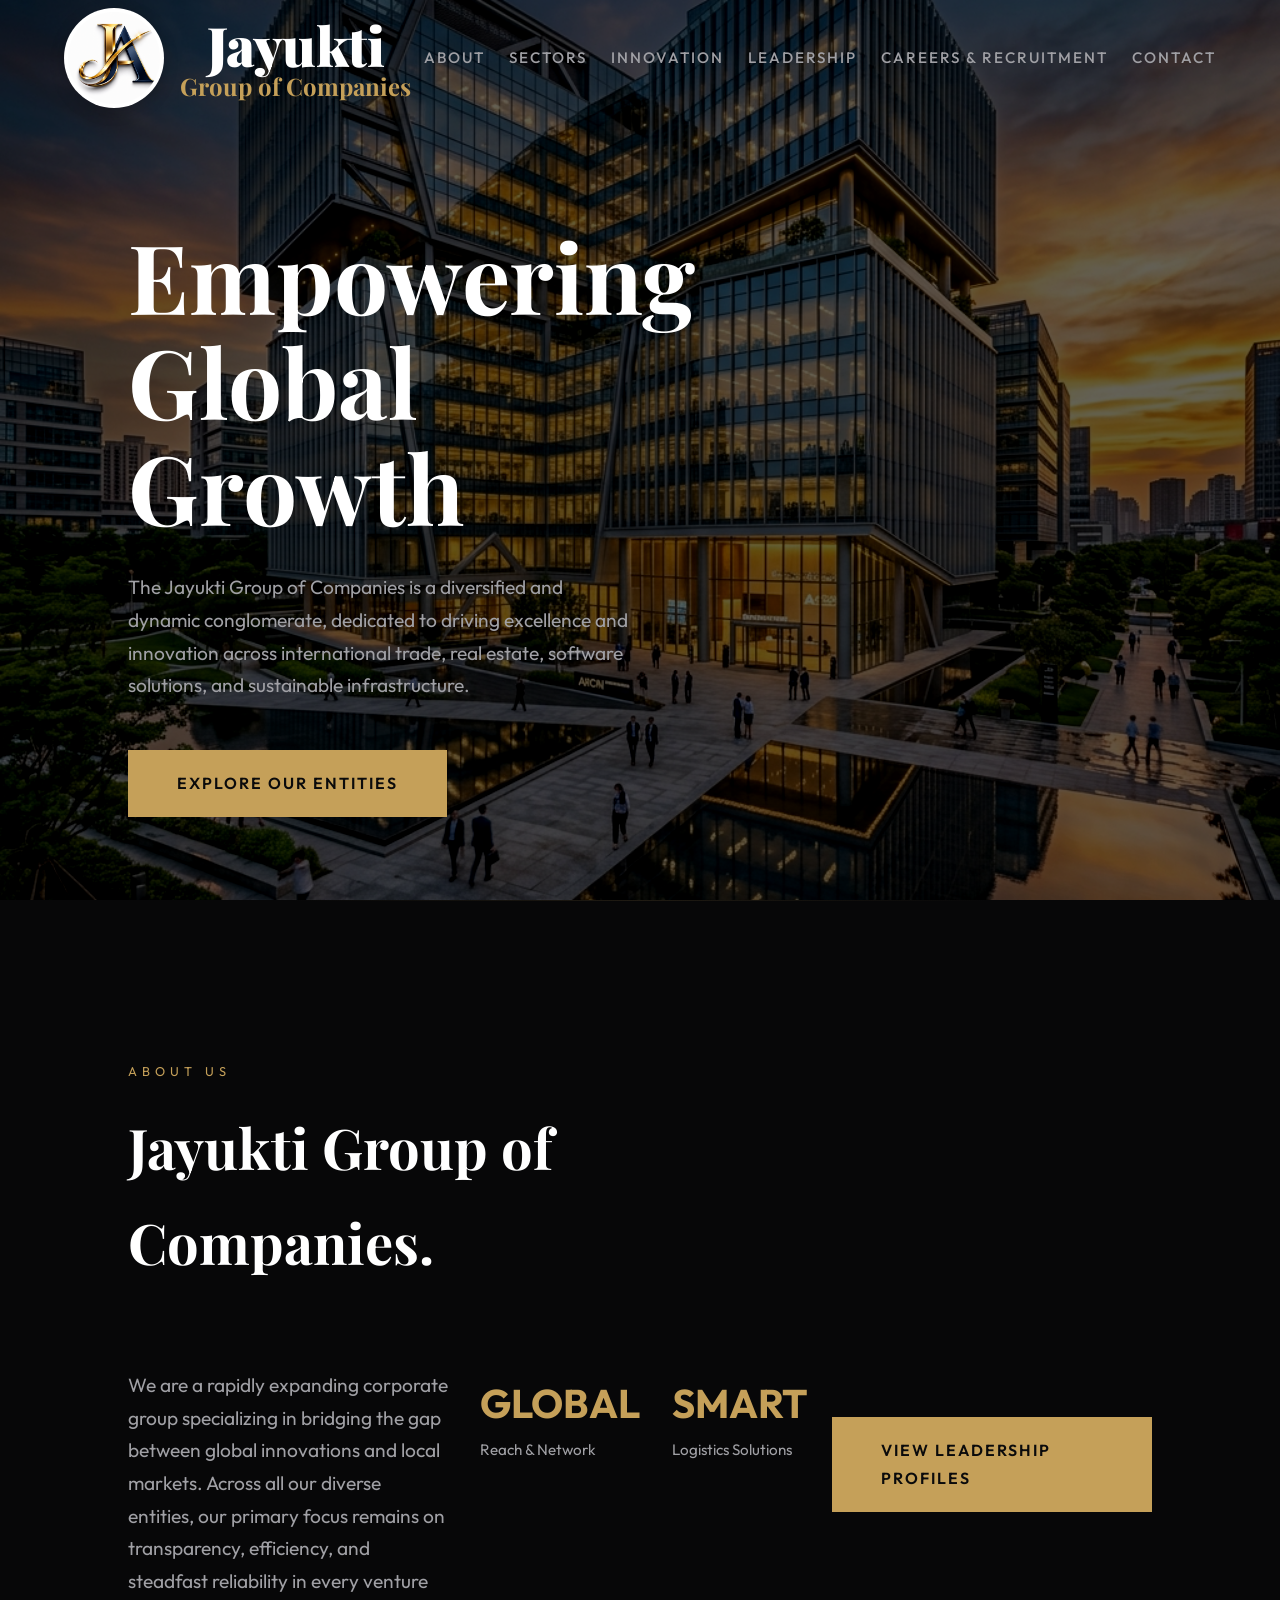
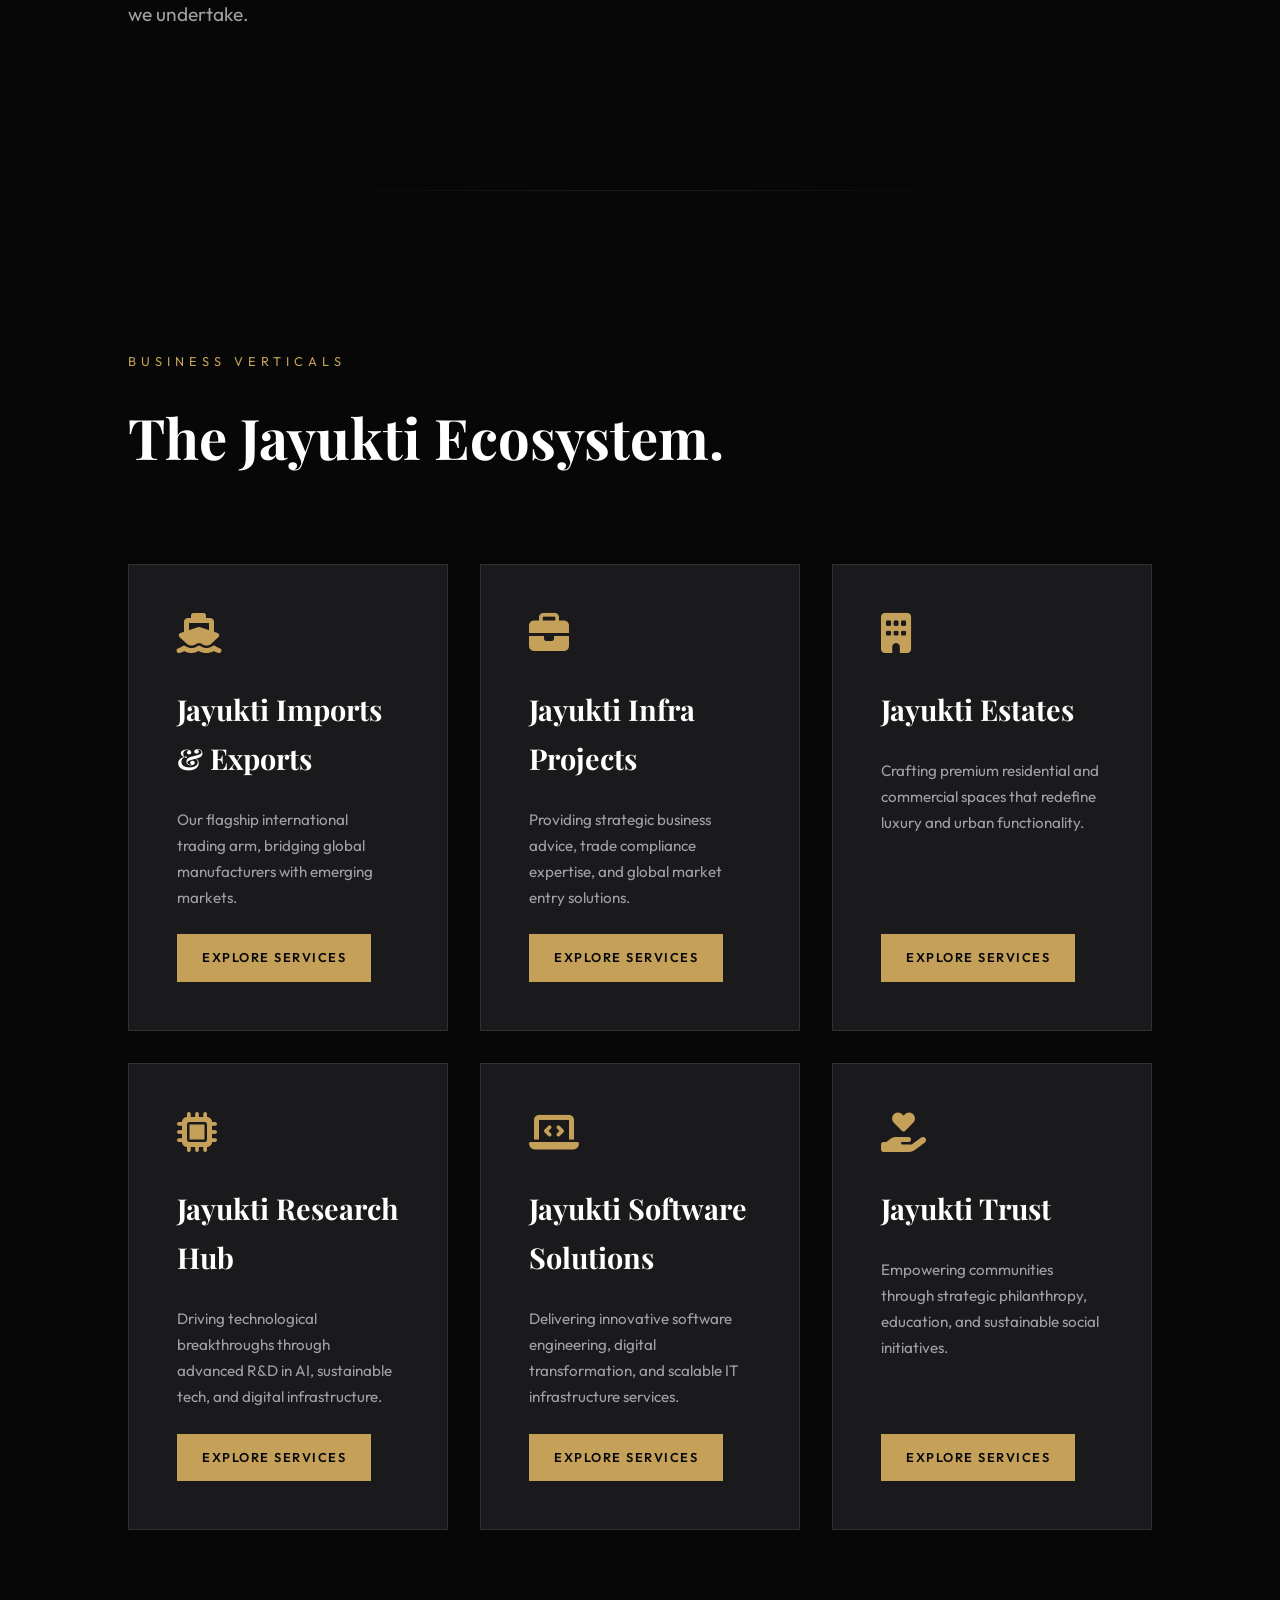
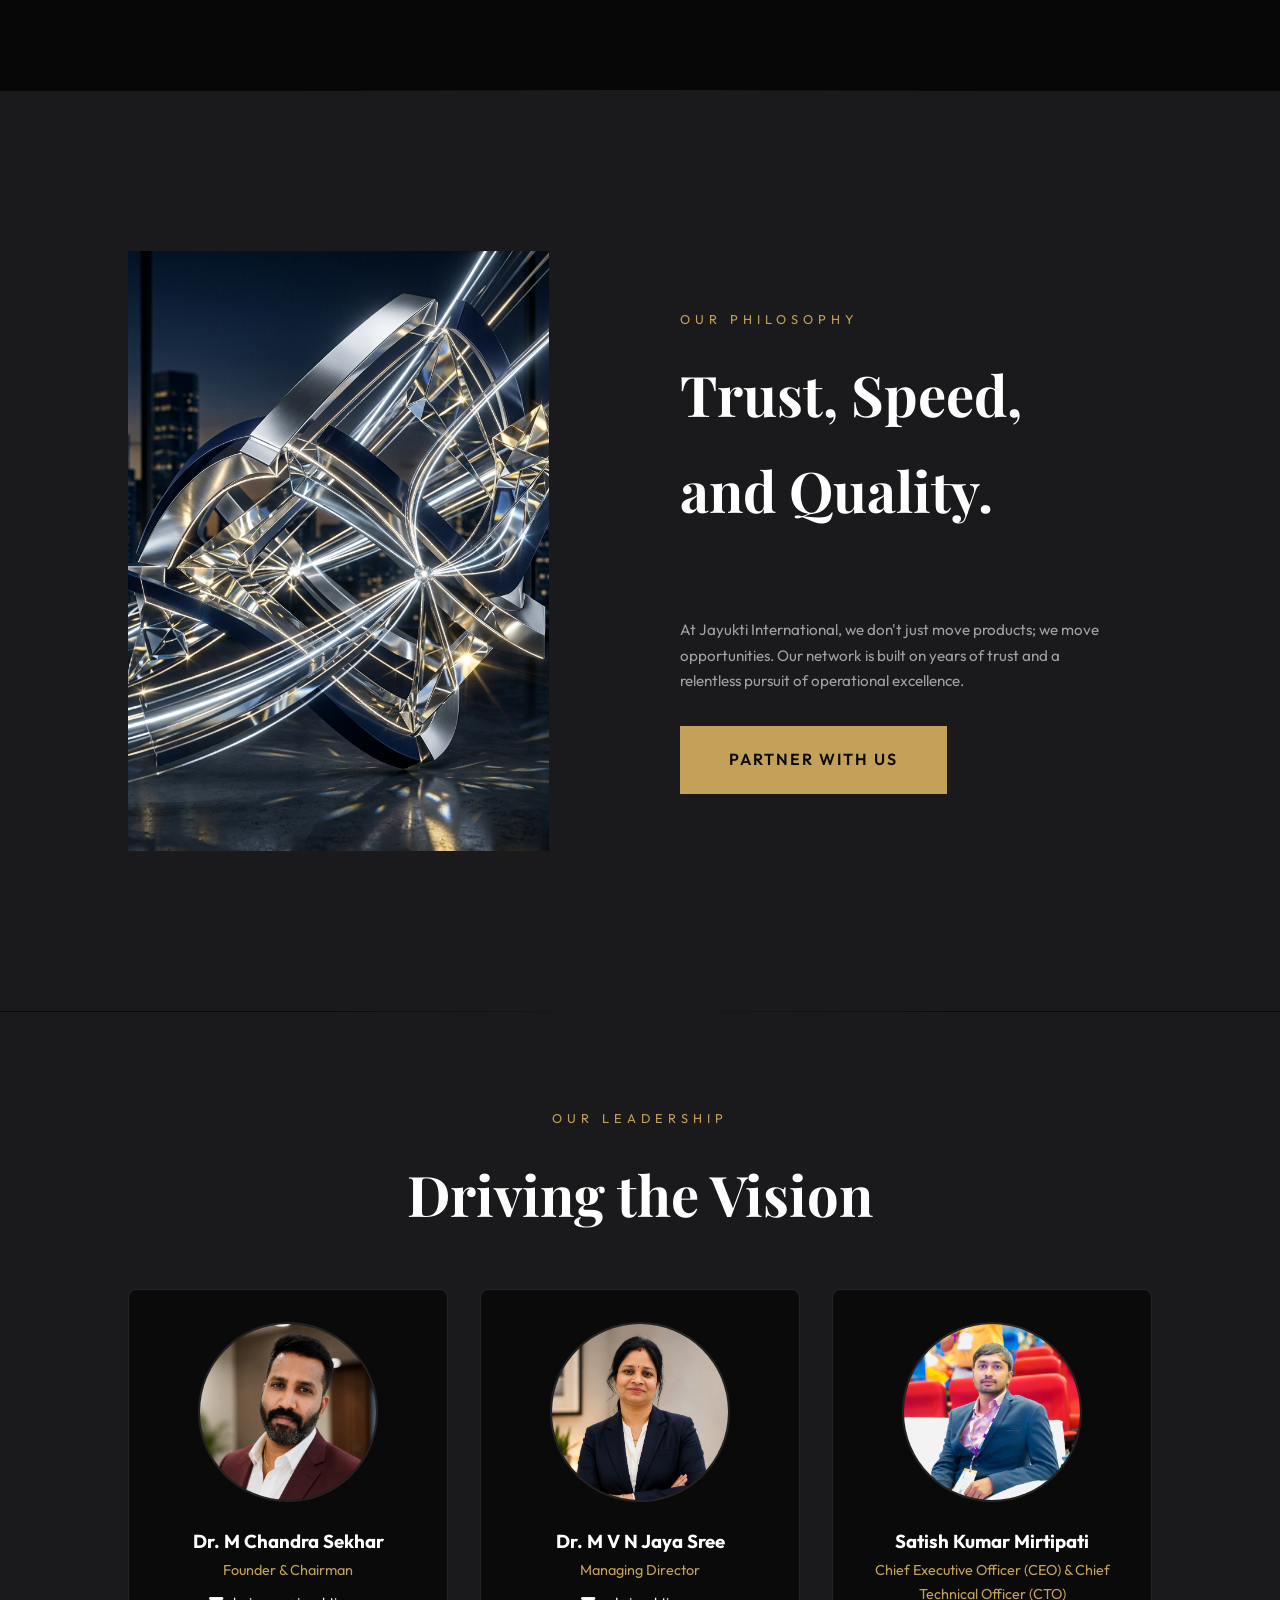
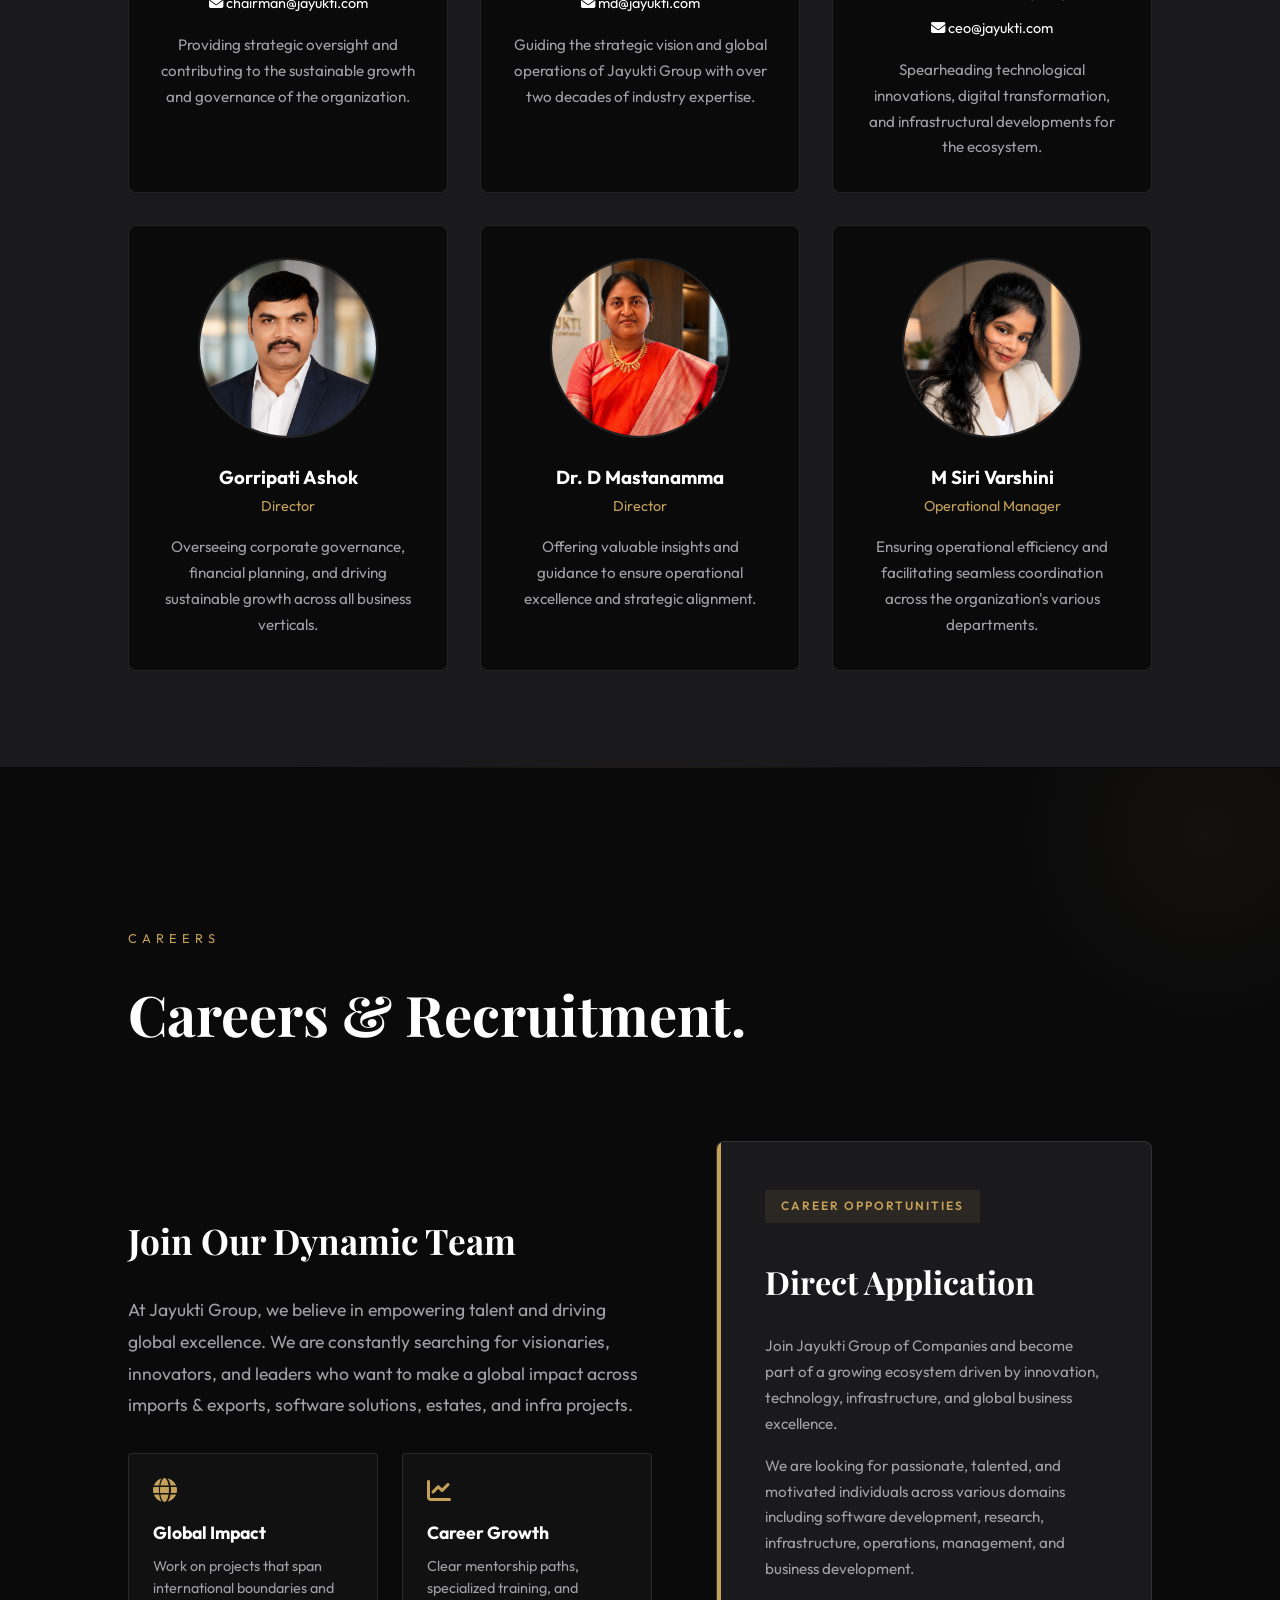
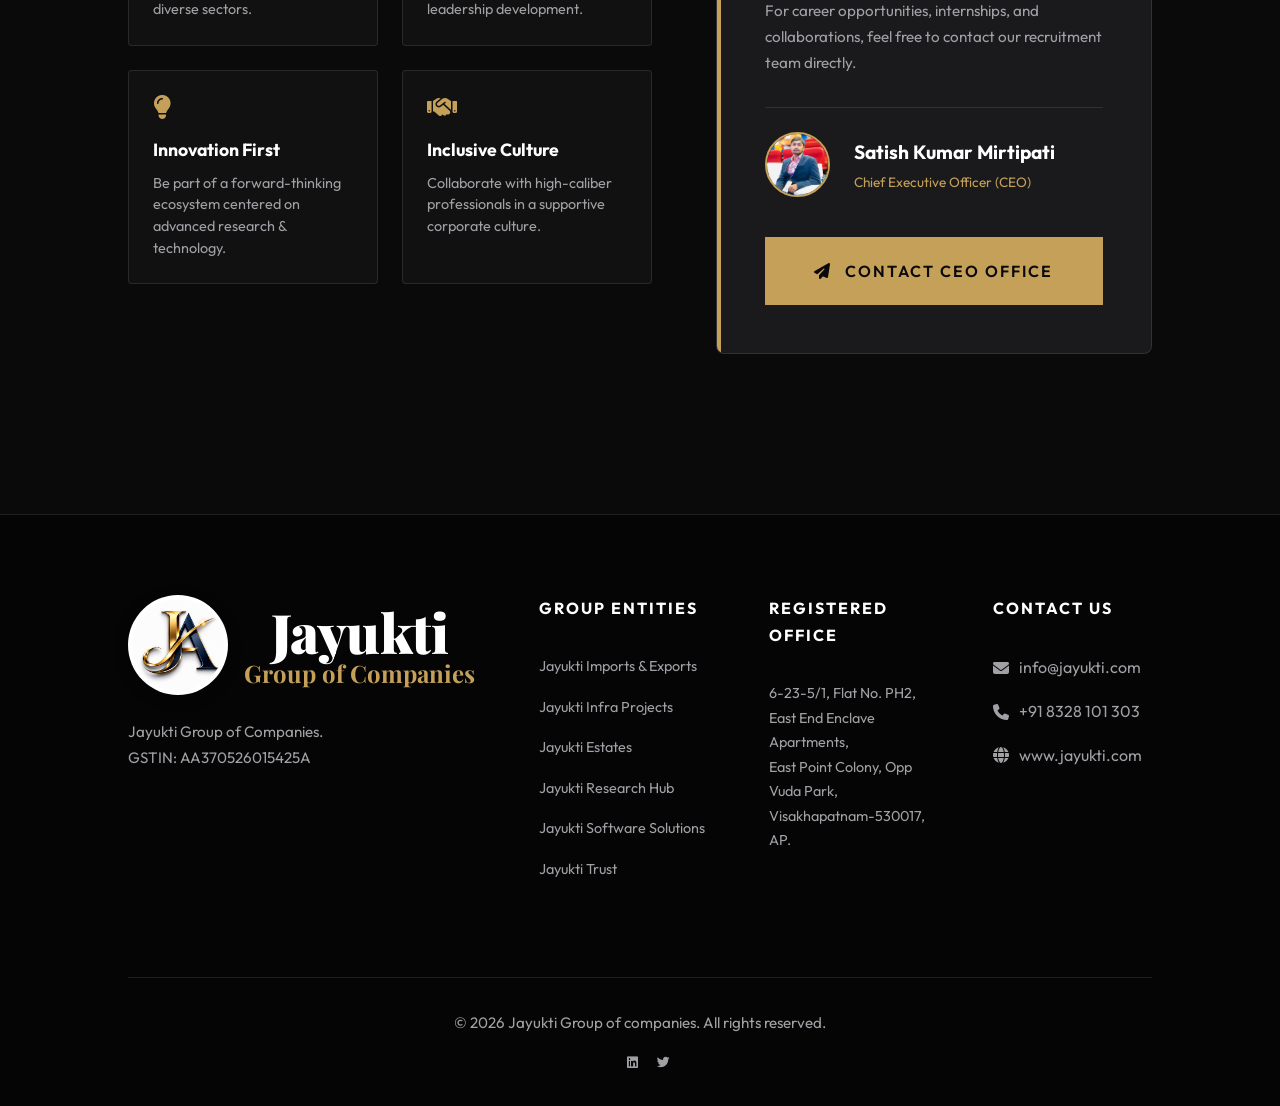
==== commit b0b09661: "index.html" ====
--- a/index.html
+++ b/index.html
@@ -202,7 +202,7 @@
                         business verticals.</p>
                 </div>
                 <div class="profile-card">
-                    <img src="Image02.png" alt="Dr. D Mastanamma" class="profile-img">
+                    <img src="image02.png" alt="Dr. D Mastanamma" class="profile-img">
                     <h3>Dr. D Mastanamma</h3>
                     <p style="color: var(--accent); margin-bottom: 1rem; font-size: 0.9rem;">Director</p>
                     <p>Offering valuable insights and guidance to ensure operational excellence and strategic alignment.
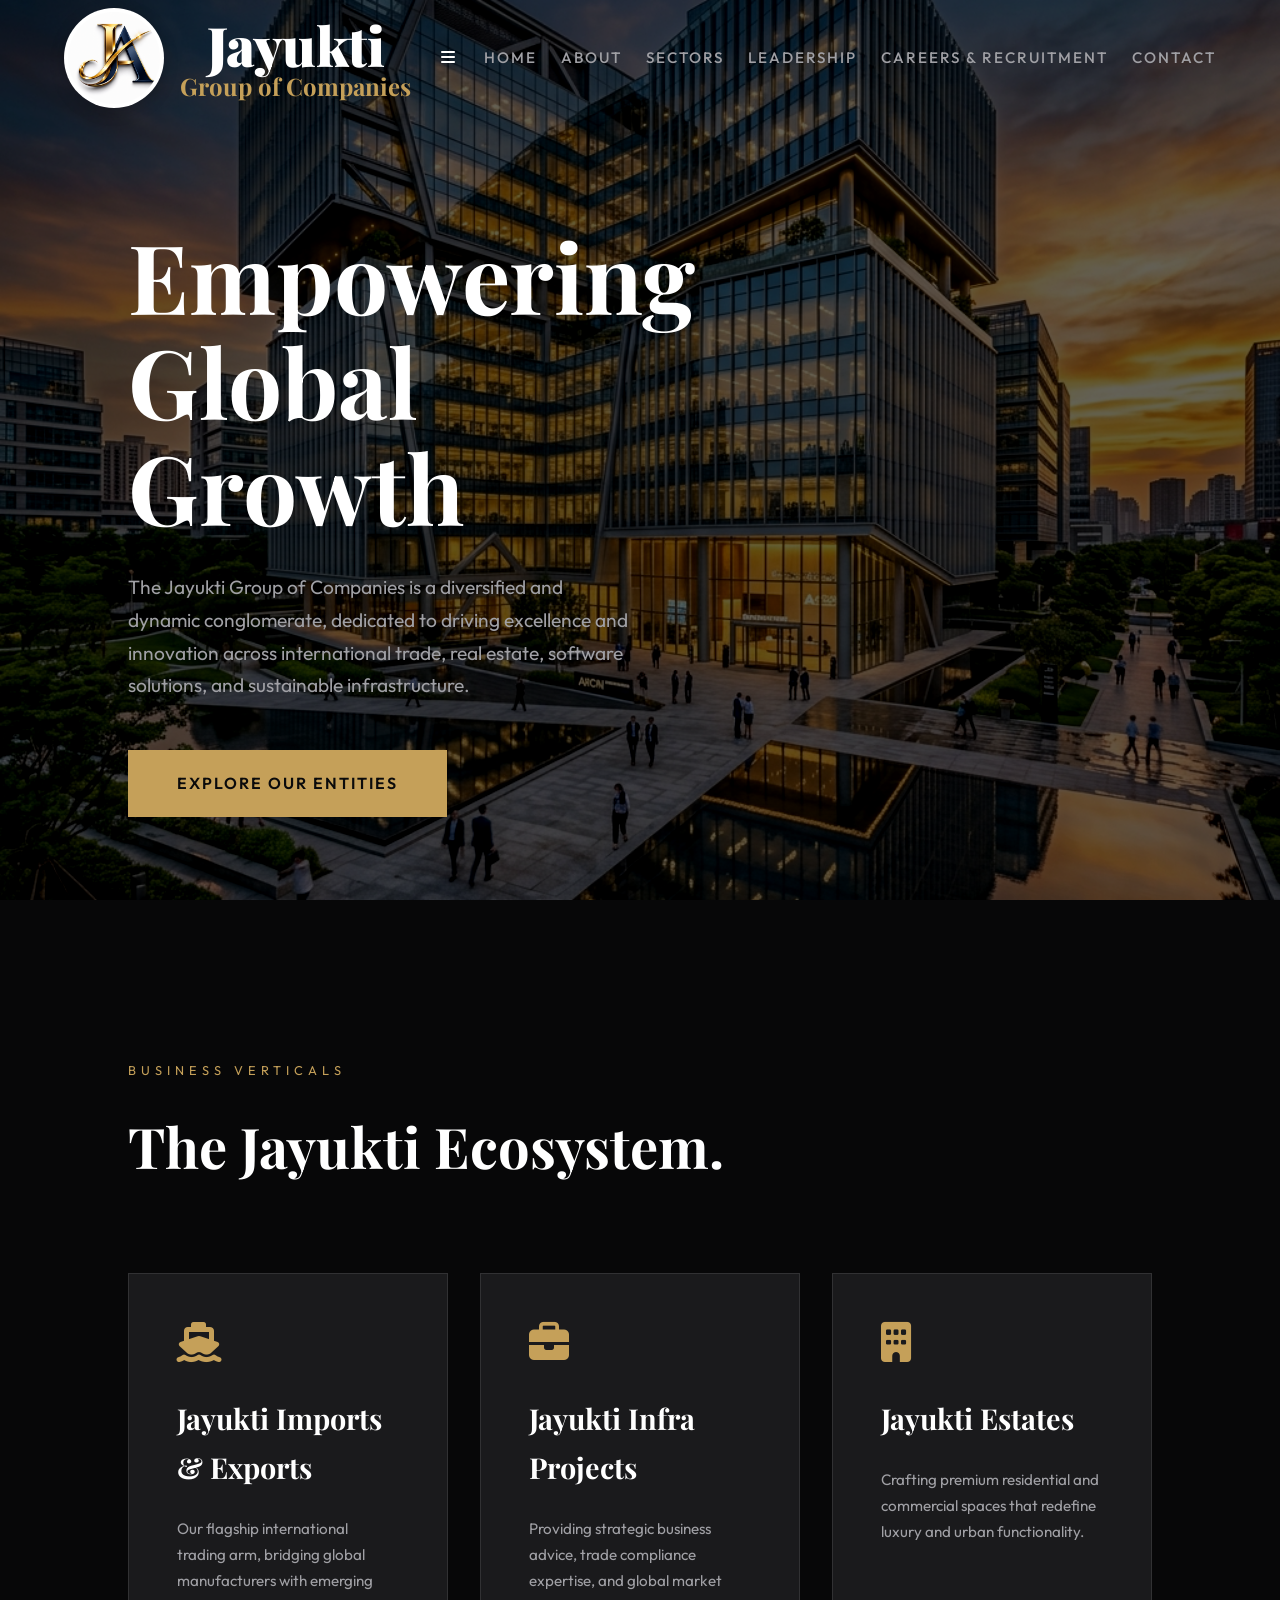
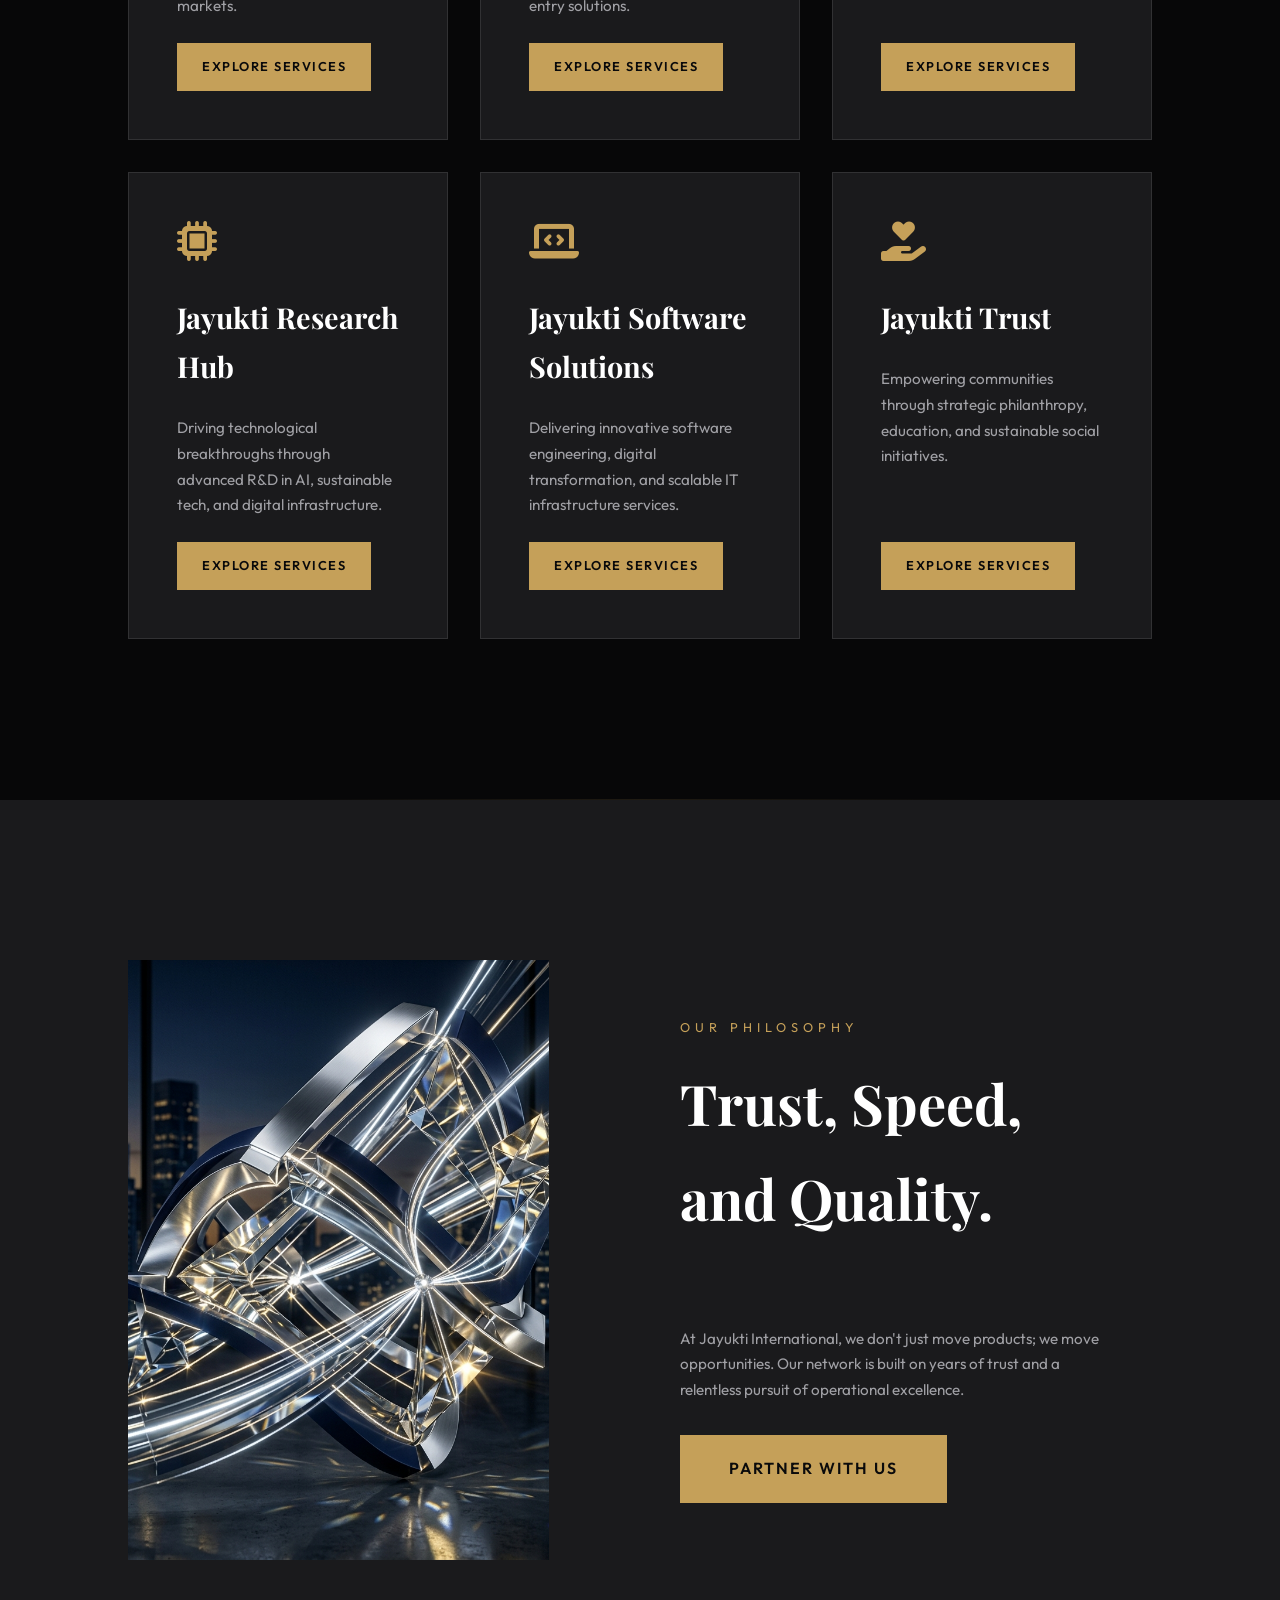
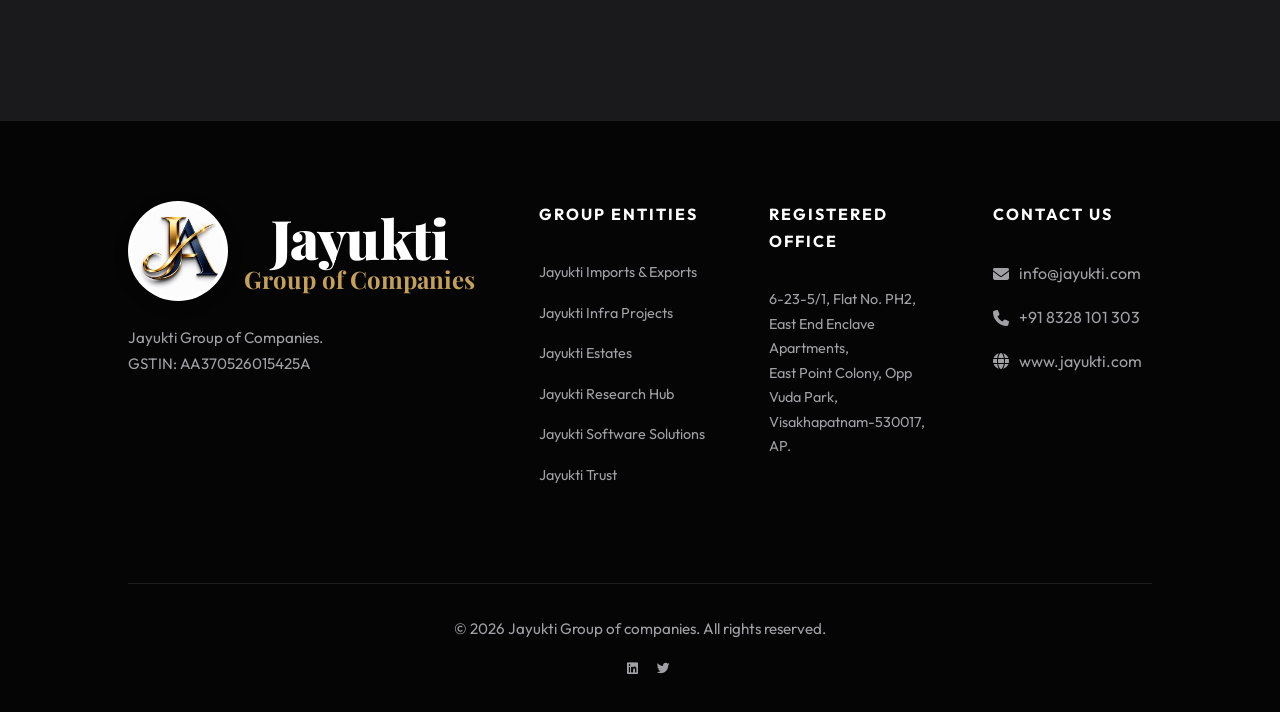
==== commit 072072f0: "Update index.html" ====
--- a/index.html
+++ b/index.html
@@ -22,13 +22,16 @@
                 <span class="logo-subtext">Group of Companies</span>
             </div>
         </a>
-        <nav>
+        <div class="mobile-menu-btn" id="mobile-menu-btn">
+            <i class="fas fa-bars"></i>
+        </div>
+        <nav id="navbar">
             <ul>
-                <li><a href="#about">About</a></li>
+                <li><a href="index.html">Home</a></li>
+                <li><a href="about.html">About</a></li>
                 <li><a href="#sectors">Sectors</a></li>
-                <li><a href="#innovation">Innovation</a></li>
-                <li><a href="#leadership">Leadership</a></li>
-                <li><a href="#careers">Careers & Recruitment</a></li>
+                <li><a href="leadership.html">Leadership</a></li>
+                <li><a href="careers.html">Careers & Recruitment</a></li>
                 <li><a href="#contact">Contact</a></li>
             </ul>
         </nav>
@@ -48,38 +51,7 @@
             </div>
         </section>
 
-        <div class="section-divider"></div>
-
-        <section id="about" class="reveal">
-            <div class="section-title">
-                <span>About Us</span>
-                <h2>Jayukti Group of <br>Companies.</h2>
-            </div>
-            <div class="grid">
-                <div class="about-text">
-                    <p style="font-size: 1.2rem; color: var(--text-dim);">We are a rapidly expanding corporate group
-                        specializing in bridging the gap between global innovations and local markets. Across all our
-                        diverse entities, our primary focus remains on transparency, efficiency, and steadfast
-                        reliability in every venture we undertake.
-                    </p>
-                </div>
-                <div class="stats-grid" style="display: grid; grid-template-columns: 1fr 1fr; gap: 2rem;">
-                    <div>
-                        <h3 style="color: var(--accent); font-size: 2.5rem;">GLOBAL</h3>
-                        <p>Reach & Network</p>
-                    </div>
-                    <div>
-                        <h3 style="color: var(--accent); font-size: 2.5rem;">SMART</h3>
-                        <p>Logistics Solutions</p>
-                    </div>
-                </div>
-                <div style="margin-top: 3rem;">
-                    <a href="#" class="btn" id="about-leadership-btn">View Leadership Profiles</a>
-                </div>
-            </div>
-        </section>
-
-        <div class="section-divider"></div>
+
 
         <section id="sectors" class="reveal">
             <div class="section-title">
@@ -91,42 +63,48 @@
                     <i class="fas fa-ship"></i>
                     <h3>Jayukti Imports & Exports</h3>
                     <p>Our flagship international trading arm, bridging global manufacturers with emerging markets.</p>
-                    <a href="#" class="btn btn-small view-services-btn" data-target="modal-imports" style="margin-top: 1.5rem;">Explore Services</a>
+                    <a href="#" class="btn btn-small view-services-btn" data-target="modal-imports"
+                        style="margin-top: 1.5rem;">Explore Services</a>
                 </div>
                 <div class="card">
                     <i class="fas fa-briefcase"></i>
                     <h3>Jayukti Infra Projects</h3>
                     <p>Providing strategic business advice, trade compliance expertise, and global market entry
                         solutions.</p>
-                    <a href="#" class="btn btn-small view-services-btn" data-target="modal-infra" style="margin-top: 1.5rem;">Explore Services</a>
+                    <a href="#" class="btn btn-small view-services-btn" data-target="modal-infra"
+                        style="margin-top: 1.5rem;">Explore Services</a>
                 </div>
                 <div class="card">
                     <i class="fas fa-building"></i>
                     <h3>Jayukti Estates</h3>
                     <p>Crafting premium residential and commercial spaces that redefine luxury and urban functionality.
                     </p>
-                    <a href="#" class="btn btn-small view-services-btn" data-target="modal-estates" style="margin-top: 1.5rem;">Explore Services</a>
+                    <a href="#" class="btn btn-small view-services-btn" data-target="modal-estates"
+                        style="margin-top: 1.5rem;">Explore Services</a>
                 </div>
                 <div class="card">
                     <i class="fas fa-microchip"></i>
                     <h3>Jayukti Research Hub</h3>
                     <p>Driving technological breakthroughs through advanced R&D in AI, sustainable tech, and digital
                         infrastructure.</p>
-                    <a href="#" class="btn btn-small view-services-btn" data-target="modal-research" style="margin-top: 1.5rem;">Explore Services</a>
+                    <a href="#" class="btn btn-small view-services-btn" data-target="modal-research"
+                        style="margin-top: 1.5rem;">Explore Services</a>
                 </div>
                 <div class="card">
                     <i class="fas fa-laptop-code"></i>
                     <h3>Jayukti Software Solutions</h3>
                     <p>Delivering innovative software engineering, digital transformation, and scalable IT
                         infrastructure services.</p>
-                    <a href="#" class="btn btn-small view-services-btn" data-target="modal-software" style="margin-top: 1.5rem;">Explore Services</a>
+                    <a href="#" class="btn btn-small view-services-btn" data-target="modal-software"
+                        style="margin-top: 1.5rem;">Explore Services</a>
                 </div>
                 <div class="card">
                     <i class="fas fa-hand-holding-heart"></i>
                     <h3>Jayukti Trust</h3>
                     <p>Empowering communities through strategic philanthropy, education, and sustainable social
                         initiatives.</p>
-                    <a href="#" class="btn btn-small view-services-btn" data-target="modal-trust" style="margin-top: 1.5rem;">Explore Services</a>
+                    <a href="#" class="btn btn-small view-services-btn" data-target="modal-trust"
+                        style="margin-top: 1.5rem;">Explore Services</a>
                 </div>
             </div>
         </section>
@@ -149,136 +127,6 @@
             </div>
         </section>
 
-        <div class="section-divider"></div>
-
-        <!-- Leadership Section on Main Page -->
-        <section id="leadership" class="reveal" style="padding: 6rem 10%; background: var(--secondary);">
-            <div class="section-title" style="text-align: center; margin-bottom: 3rem;">
-                <span>Our Leadership</span>
-                <h2>Driving the Vision</h2>
-            </div>
-            <div class="profiles-grid">
-                <div class="profile-card highlighted">
-                    <img src="Board of director 1.png" alt="Dr. M Chandra Sekhar" class="profile-img">
-                    <h3>Dr. M Chandra Sekhar</h3>
-                    <p style="color: var(--accent); margin-bottom: 0.5rem; font-size: 0.9rem;">Founder &amp; Chairman</p>
-                    <p style="margin-bottom: 1rem;"><a href="mailto:chairman@jayukti.com"
-                            style="color: var(--text-main); text-decoration: none; font-size: 0.9rem; transition: color 0.3s;"
-                            onmouseover="this.style.color='var(--accent)'"
-                            onmouseout="this.style.color='var(--text-main)'"><i class="fas fa-envelope"></i>
-                            chairman@jayukti.com</a></p>
-                    <p>Providing strategic oversight and contributing to the sustainable growth and governance of the
-                        organization.</p>
-                </div>
-                <div class="profile-card">
-                    <img src="MD.png" alt="Dr. M V N Jaya Sree" class="profile-img">
-                    <h3>Dr. M V N Jaya Sree</h3>
-                    <p style="color: var(--accent); margin-bottom: 0.5rem; font-size: 0.9rem;">Managing Director</p>
-                    <p style="margin-bottom: 1rem;"><a href="mailto:md@jayukti.com"
-                            style="color: var(--text-main); text-decoration: none; font-size: 0.9rem; transition: color 0.3s;"
-                            onmouseover="this.style.color='var(--accent)'"
-                            onmouseout="this.style.color='var(--text-main)'"><i class="fas fa-envelope"></i>
-                            md@jayukti.com</a></p>
-                    <p>Guiding the strategic vision and global operations of Jayukti Group with over two decades of
-                        industry expertise.</p>
-                </div>
-                <div class="profile-card highlighted">
-                    <img src="Technical Head.jpg" alt="Satish Kumar Mirtipati" class="profile-img">
-                    <h3>Satish Kumar Mirtipati</h3>
-                    <p style="color: var(--accent); margin-bottom: 0.5rem; font-size: 0.9rem;">Chief Executive Officer (CEO) &amp; Chief Technical Officer (CTO)</p>
-                    <p style="margin-bottom: 1rem;"><a href="mailto:ceo@jayukti.com"
-                            style="color: var(--text-main); text-decoration: none; font-size: 0.9rem; transition: color 0.3s;"
-                            onmouseover="this.style.color='var(--accent)'"
-                            onmouseout="this.style.color='var(--text-main)'"><i class="fas fa-envelope"></i>
-                            ceo@jayukti.com</a></p>
-                    <p>Spearheading technological innovations, digital transformation, and infrastructural developments
-                        for the ecosystem.</p>
-                </div>
-                <div class="profile-card">
-                    <img src="Director.png" alt="Gorripati Ashok" class="profile-img">
-                    <h3>Gorripati Ashok</h3>
-                    <p style="color: var(--accent); margin-bottom: 1rem; font-size: 0.9rem;">Director</p>
-                    <p>Overseeing corporate governance, financial planning, and driving sustainable growth across all
-                        business verticals.</p>
-                </div>
-                <div class="profile-card">
-                    <img src="image02.png" alt="Dr. D Mastanamma" class="profile-img">
-                    <h3>Dr. D Mastanamma</h3>
-                    <p style="color: var(--accent); margin-bottom: 1rem; font-size: 0.9rem;">Director</p>
-                    <p>Offering valuable insights and guidance to ensure operational excellence and strategic alignment.
-                    </p>
-                </div>
-                <div class="profile-card">
-                    <img src="manager.png" alt="M Siri Varshini" class="profile-img">
-                    <h3>M Siri Varshini</h3>
-                    <p style="color: var(--accent); margin-bottom: 1rem; font-size: 0.9rem;">Operational Manager</p>
-                    <p>Ensuring operational efficiency and facilitating seamless coordination across the organization's
-                        various departments.</p>
-                </div>
-            </div>
-        </section>
-
-        <div class="section-divider"></div>
-
-        <!-- Careers & Recruitment Section -->
-        <section id="careers" class="careers reveal">
-            <div class="section-title">
-                <span>Careers</span>
-                <h2>Careers & Recruitment.</h2>
-            </div>
-            <div class="careers-grid">
-                <div class="careers-info">
-                    <h3>Join Our Dynamic Team</h3>
-                    <p>At Jayukti Group, we believe in empowering talent and driving global excellence. We are
-                        constantly searching for visionaries, innovators, and leaders who want to make a global impact
-                        across imports & exports, software solutions, estates, and infra projects.</p>
-
-                    <div class="careers-benefits">
-                        <div class="benefit-item">
-                            <i class="fas fa-globe"></i>
-                            <h4>Global Impact</h4>
-                            <p>Work on projects that span international boundaries and diverse sectors.</p>
-                        </div>
-                        <div class="benefit-item">
-                            <i class="fas fa-chart-line"></i>
-                            <h4>Career Growth</h4>
-                            <p>Clear mentorship paths, specialized training, and leadership development.</p>
-                        </div>
-                        <div class="benefit-item">
-                            <i class="fas fa-lightbulb"></i>
-                            <h4>Innovation First</h4>
-                            <p>Be part of a forward-thinking ecosystem centered on advanced research & technology.</p>
-                        </div>
-                        <div class="benefit-item">
-                            <i class="fas fa-handshake"></i>
-                            <h4>Inclusive Culture</h4>
-                            <p>Collaborate with high-caliber professionals in a supportive corporate culture.</p>
-                        </div>
-                    </div>
-                </div>
-
-                <div class="careers-card">
-                    <span class="card-badge">CAREER OPPORTUNITIES</span>
-                    <h3>Direct Application</h3>
-                    <p style="margin-bottom: 1rem;">Join Jayukti Group of Companies and become part of a growing ecosystem driven by innovation, technology, infrastructure, and global business excellence.</p>
-                    <p style="margin-bottom: 1rem;">We are looking for passionate, talented, and motivated individuals across various domains including software development, research, infrastructure, operations, management, and business development.</p>
-                    <p>For career opportunities, internships, and collaborations, feel free to contact our recruitment team directly.</p>
-
-                    <div class="ceo-profile">
-                        <img src="Technical Head.jpg" alt="Satish Kumar Mirtipati" class="ceo-avatar">
-                        <div class="ceo-info">
-                            <h4>Satish Kumar Mirtipati</h4>
-                            <p>Chief Executive Officer (CEO)</p>
-                        </div>
-                    </div>
-
-                    <a href="mailto:ceo@jayukti.com?subject=Career%20Inquiry%20-%20Jayukti%20Group" class="btn"
-                        style="width: 100%; text-align: center; display: block;">
-                        <i class="fas fa-paper-plane" style="margin-right: 8px;"></i> Contact CEO Office
-                    </a>
-                </div>
-            </div>
-        </section>
     </main>
 
     <footer id="contact">
@@ -334,75 +182,7 @@
         </div>
     </footer>
 
-    <!-- Leadership Modal -->
-    <div id="leadership-modal" class="modal">
-        <div class="modal-content">
-            <span class="close-btn">&times;</span>
-            <div class="section-title" style="margin-bottom: 2rem; text-align: center;">
-                <span>Our Leadership</span>
-                <h2>Driving the Vision</h2>
-            </div>
-            <div class="profiles-grid">
-                <div class="profile-card highlighted">
-                    <img src="Board of director 1.png" alt="Dr. M Chandra Sekhar" class="profile-img">
-                    <h3>Dr. M Chandra Sekhar</h3>
-                    <p style="color: var(--accent); margin-bottom: 0.5rem; font-size: 0.9rem;">Founder &amp; Chairman</p>
-                    <p style="margin-bottom: 1rem;"><a href="mailto:chairman@jayukti.com"
-                            style="color: var(--text-main); text-decoration: none; font-size: 0.9rem; transition: color 0.3s;"
-                            onmouseover="this.style.color='var(--accent)'"
-                            onmouseout="this.style.color='var(--text-main)'"><i class="fas fa-envelope"></i>
-                            chairman@jayukti.com</a></p>
-                    <p>Providing strategic oversight and contributing to the sustainable growth and governance of the
-                        organization.</p>
-                </div>
-                <div class="profile-card">
-                    <img src="MD.png" alt="Dr. M V N Jaya Sree" class="profile-img">
-                    <h3>Dr. M V N Jaya Sree</h3>
-                    <p style="color: var(--accent); margin-bottom: 0.5rem; font-size: 0.9rem;">Managing Director</p>
-                    <p style="margin-bottom: 1rem;"><a href="mailto:md@jayukti.com"
-                            style="color: var(--text-main); text-decoration: none; font-size: 0.9rem; transition: color 0.3s;"
-                            onmouseover="this.style.color='var(--accent)'"
-                            onmouseout="this.style.color='var(--text-main)'"><i class="fas fa-envelope"></i>
-                            md@jayukti.com</a></p>
-                    <p>Guiding the strategic vision and global operations of Jayukti Group with over two decades of
-                        industry expertise.</p>
-                </div>
-                <div class="profile-card highlighted">
-                    <img src="Technical Head.jpg" alt="Satish Kumar Mirtipati" class="profile-img">
-                    <h3>Satish Kumar Mirtipati</h3>
-                    <p style="color: var(--accent); margin-bottom: 0.5rem; font-size: 0.9rem;">Chief Executive Officer (CEO) &amp; Chief Technical Officer (CTO)</p>
-                    <p style="margin-bottom: 1rem;"><a href="mailto:ceo@jayukti.com"
-                            style="color: var(--text-main); text-decoration: none; font-size: 0.9rem; transition: color 0.3s;"
-                            onmouseover="this.style.color='var(--accent)'"
-                            onmouseout="this.style.color='var(--text-main)'"><i class="fas fa-envelope"></i>
-                            ceo@jayukti.com</a></p>
-                    <p>Spearheading technological innovations, digital transformation, and infrastructural developments
-                        for the ecosystem.</p>
-                </div>
-                <div class="profile-card">
-                    <img src="Director.png" alt="Gorripati Ashok" class="profile-img">
-                    <h3>Gorripati Ashok</h3>
-                    <p style="color: var(--accent); margin-bottom: 1rem; font-size: 0.9rem;">Director</p>
-                    <p>Overseeing corporate governance, financial planning, and driving sustainable growth across all
-                        business verticals.</p>
-                </div>
-                <div class="profile-card">
-                    <img src="Image02.png" alt="Dr. D Mastanamma" class="profile-img">
-                    <h3>Dr. D Mastanamma</h3>
-                    <p style="color: var(--accent); margin-bottom: 1rem; font-size: 0.9rem;">Director</p>
-                    <p>Offering valuable insights and guidance to ensure operational excellence and strategic alignment.
-                    </p>
-                </div>
-                <div class="profile-card">
-                    <img src="manager.png" alt="M Siri Varshini" class="profile-img">
-                    <h3>M Siri Varshini</h3>
-                    <p style="color: var(--accent); margin-bottom: 1rem; font-size: 0.9rem;">Manager</p>
-                    <p>Ensuring operational efficiency and facilitating seamless coordination across the organization's
-                        various departments.</p>
-                </div>
-            </div>
-        </div>
-    </div>
+
 
     <!-- Services Modals -->
     <!-- Imports Modal -->
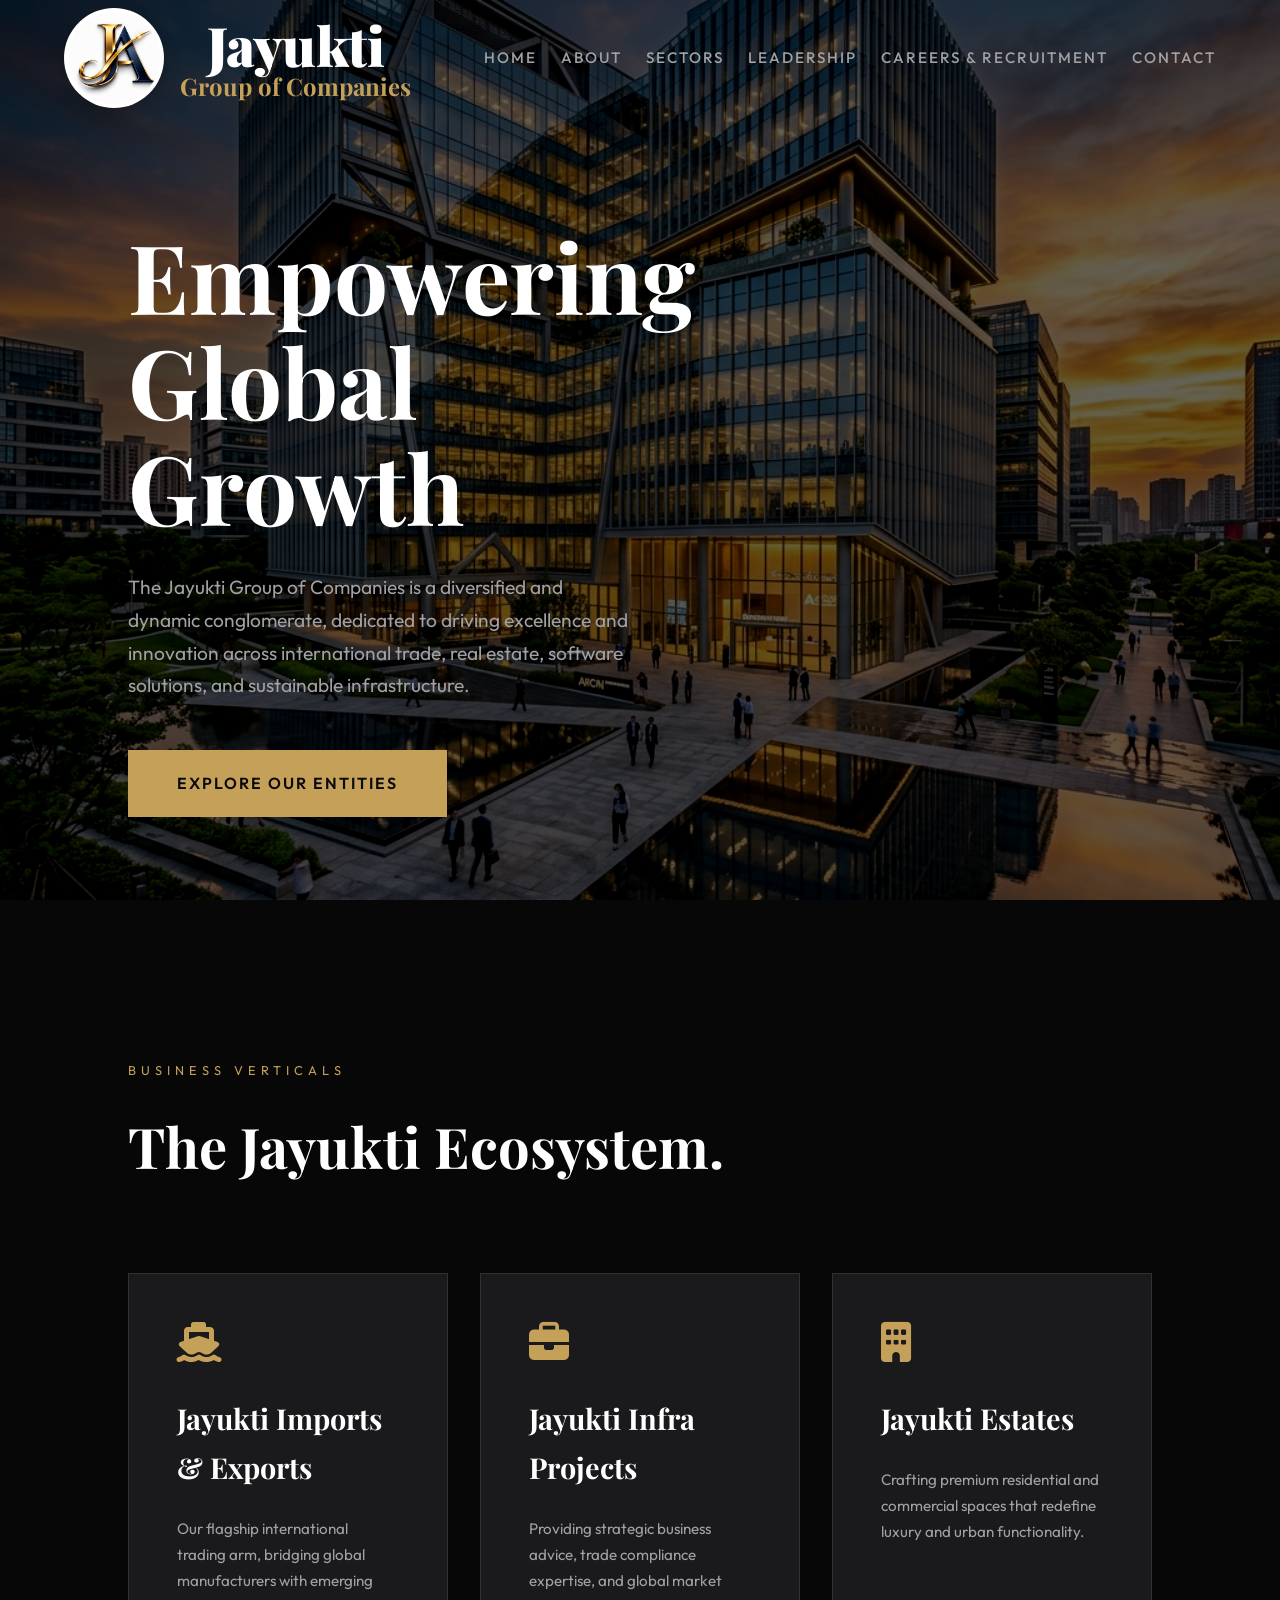
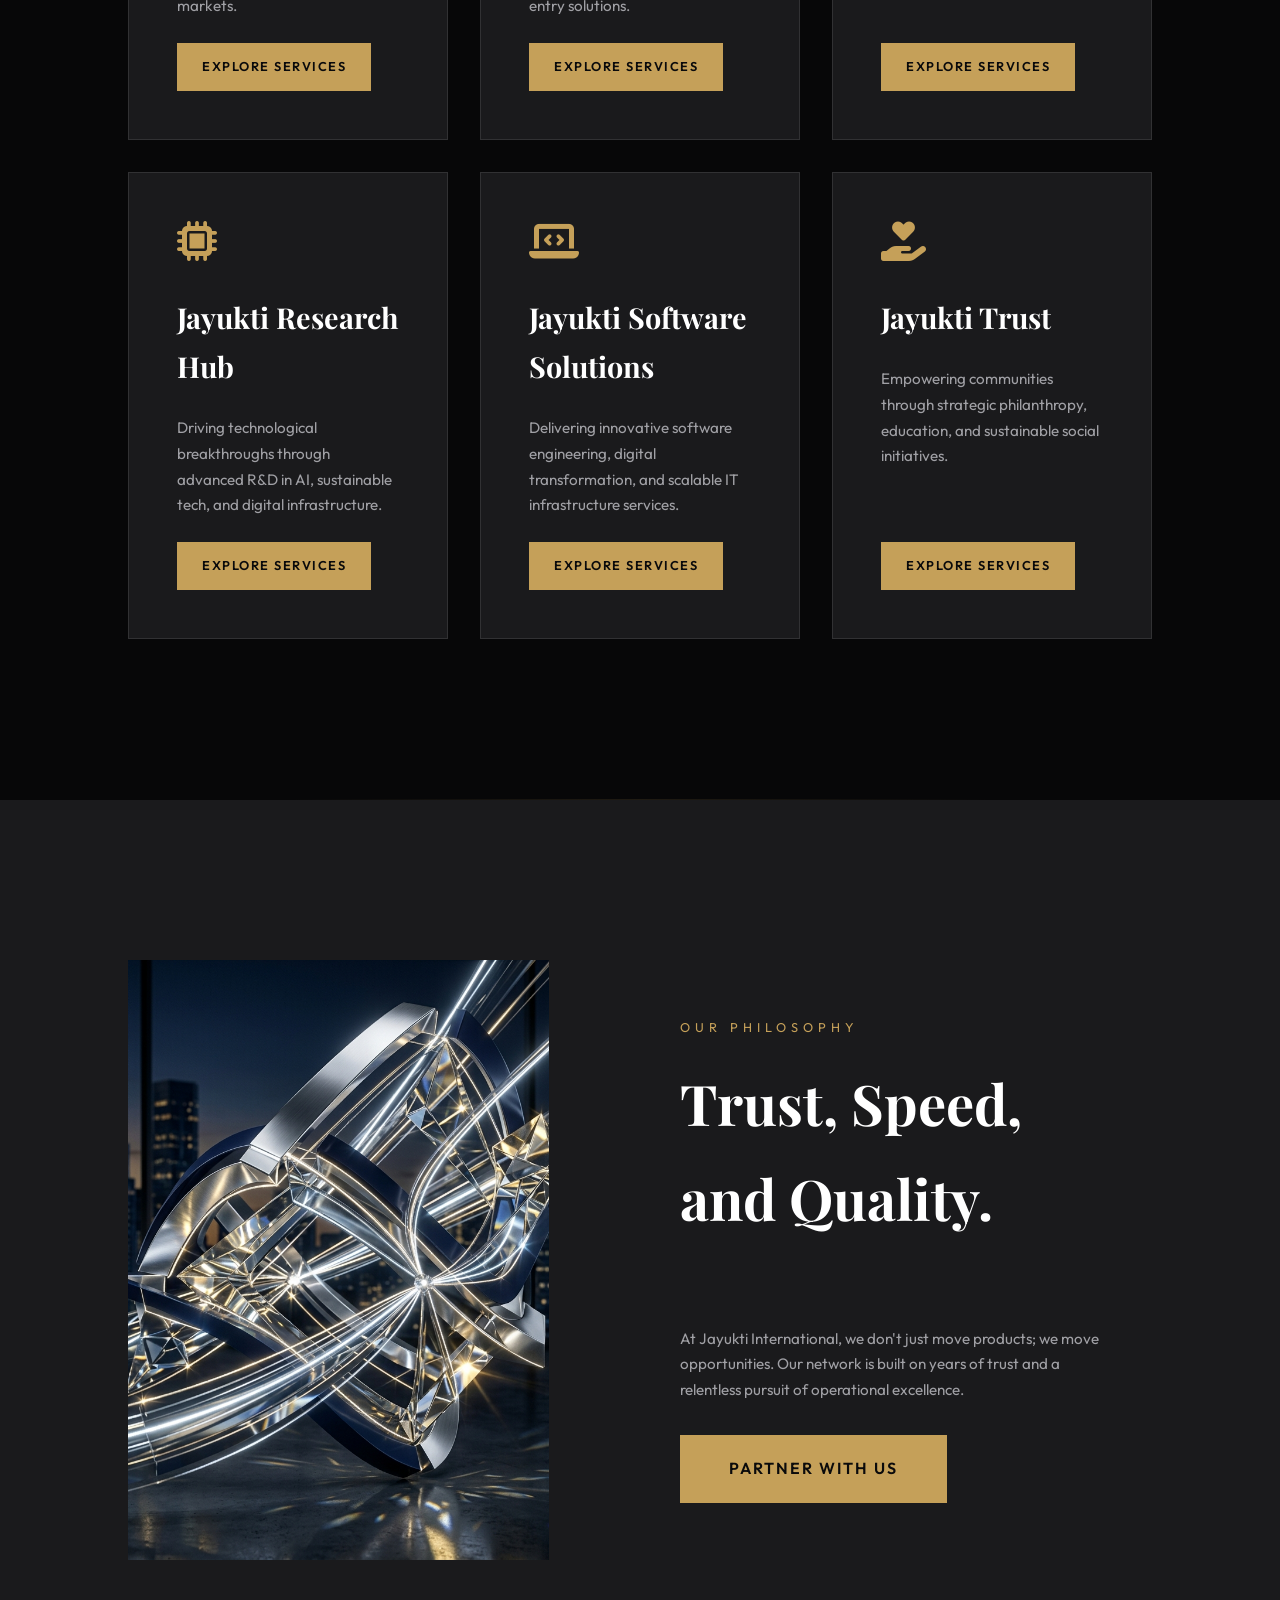
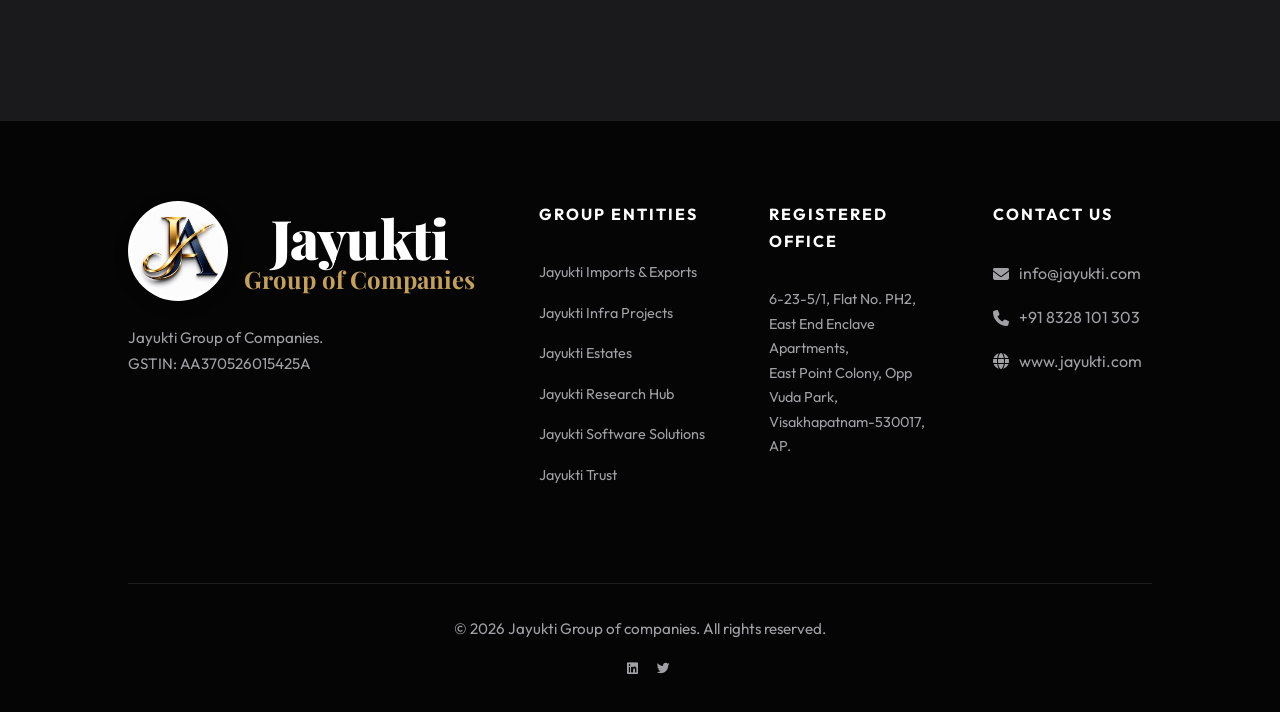
==== commit c3b6749e: "Update services categories in index.html" ====
--- a/index.html
+++ b/index.html
@@ -194,20 +194,56 @@
                 <h2>Jayukti Imports & Exports</h2>
             </div>
             <ul class="services-list">
+                <!-- Quartz & Pebbles -->
                 <li class="services-category">
                     <i class="fas fa-gem"></i>
                     <div>
-                        <strong class="category-title">Minerals</strong>
+                        <strong class="category-title">Quartz &amp; Minerals</strong>
                         <div class="subcategory">
-                            <span class="subcategory-parent"><i class="fas fa-circle-dot"></i> Quartz</span>
+                            <span class="subcategory-parent"><i class="fas fa-circle-dot"></i> Quartz &amp; Stone</span>
                             <ul class="sub-items">
                                 <li><i class="fas fa-chevron-right"></i> Glassy Quartz</li>
                                 <li><i class="fas fa-chevron-right"></i> Semi-Glassy Quartz</li>
                                 <li><i class="fas fa-chevron-right"></i> Granular Quartz</li>
+                                <li><i class="fas fa-chevron-right"></i> Pebbles</li>
                             </ul>
                         </div>
                     </div>
                 </li>
+
+                <!-- Iron Ore -->
+                <li class="services-category">
+                    <i class="fas fa-mountain"></i>
+                    <div>
+                        <strong class="category-title">Iron Ore</strong>
+                        <div class="subcategory">
+                            <span class="subcategory-parent"><i class="fas fa-circle-dot"></i> Ores &amp; Grades</span>
+                            <ul class="sub-items">
+                                <li><i class="fas fa-chevron-right"></i> Hematite Ore</li>
+                                <li><i class="fas fa-chevron-right"></i> Magnetite Ore</li>
+                                <li><i class="fas fa-chevron-right"></i> Iron Ore Lumps</li>
+                                <li><i class="fas fa-chevron-right"></i> Iron Ore Fines</li>
+                            </ul>
+                        </div>
+                    </div>
+                </li>
+
+                <!-- Industrial Minerals & Ores -->
+                <li class="services-category">
+                    <i class="fas fa-cubes"></i>
+                    <div>
+                        <strong class="category-title">Industrial Minerals</strong>
+                        <div class="subcategory">
+                            <span class="subcategory-parent"><i class="fas fa-circle-dot"></i> Minerals &amp; Chemicals</span>
+                            <ul class="sub-items">
+                                <li><i class="fas fa-chevron-right"></i> Bauxite</li>
+                                <li><i class="fas fa-chevron-right"></i> Limestone</li>
+                                <li><i class="fas fa-chevron-right"></i> Zinc Oxide</li>
+                            </ul>
+                        </div>
+                    </div>
+                </li>
+
                 <li><i class="fas fa-leaf"></i> Organic Vegetables &amp; Fruits</li>
                 <li><i class="fas fa-fish"></i> Frozen Sea Foods</li>
             </ul>
--- a/style.css
+++ b/style.css
@@ -143,6 +143,18 @@
 
 header.scrolled .logo-subtext {
     font-size: 1.3rem;
+}
+
+.mobile-menu-btn {
+    display: none;
+    font-size: 1.8rem;
+    color: var(--accent);
+    cursor: pointer;
+    transition: var(--transition);
+}
+
+.mobile-menu-btn:hover {
+    color: #ffffff;
 }
 
 nav ul {
@@ -860,34 +872,57 @@
 
 @media (max-width: 768px) {
     header#main-header {
+        padding: 0.8rem 5%;
+        background: rgba(10, 10, 11, 0.95);
+    }
+
+    .mobile-menu-btn {
+        display: block;
+    }
+
+    nav#navbar {
+        position: absolute;
+        top: 100%;
+        left: 0;
+        width: 100%;
+        background: rgba(10, 10, 11, 0.98);
+        border-bottom: 1px solid var(--glass-border);
+        padding: 2rem 5%;
+        box-shadow: 0 10px 30px rgba(0, 0, 0, 0.5);
+        clip-path: polygon(0 0, 100% 0, 100% 0, 0 0);
+        transition: clip-path 0.4s ease-in-out;
+    }
+
+    nav#navbar.active {
+        clip-path: polygon(0 0, 100% 0, 100% 100%, 0 100%);
+    }
+
+    nav ul {
         flex-direction: column;
-        gap: 1rem;
-        padding: 1rem 5%;
-    }
-
-    nav ul {
-        gap: 1rem;
-        flex-wrap: wrap;
-        justify-content: center;
+        align-items: center;
+        gap: 2rem;
+    }
+
+    nav ul li a {
+        font-size: 1.2rem;
     }
 
     .logo {
+        gap: 8px;
+    }
+
+    .logo img {
+        height: 60px;
+        width: 60px;
+    }
+
+    .logo-maintext {
         font-size: 2rem;
-        white-space: nowrap;
-        text-align: center;
-        flex-direction: column;
-        gap: 8px;
-    }
-
-    .logo img {
-        height: 80px;
-        width: 80px;
     }
 
     .logo-subtext {
-        font-size: 1.2rem;
-    }
-
+        font-size: 0.9rem;
+    }
     .hero {
         padding: 220px 5% 0;
     }
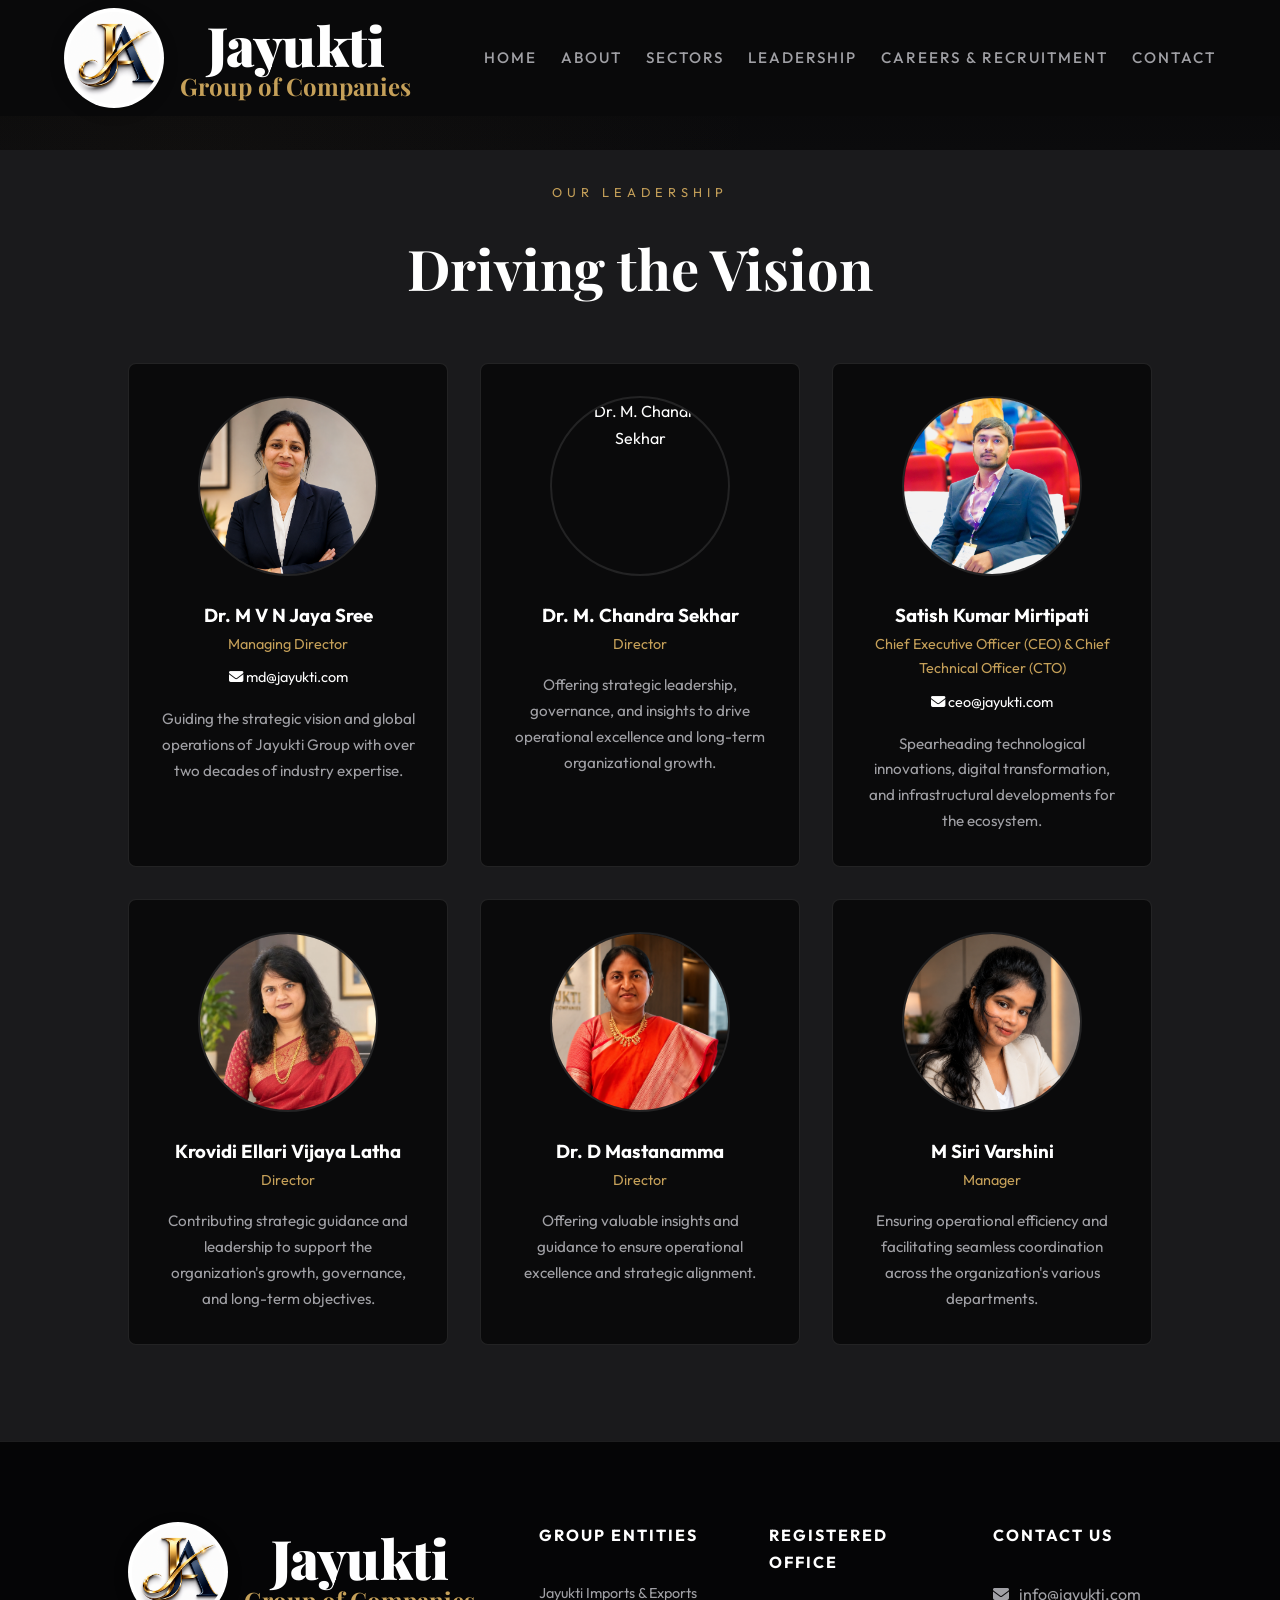
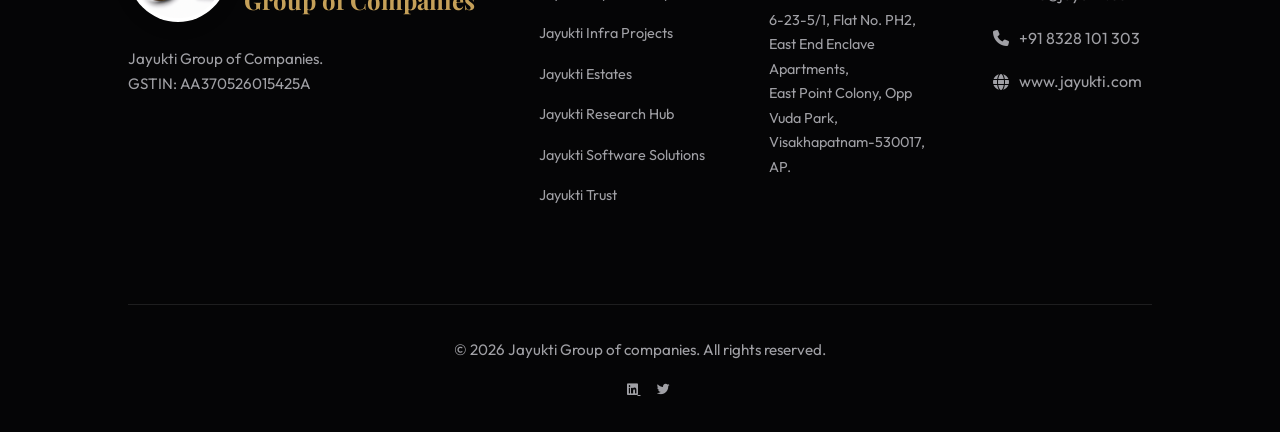
==== commit cf12142c: "Update header and footer structure in index.html" ====
--- a/index.html
+++ b/index.html
@@ -4,355 +4,308 @@
 <head>
     <meta charset="UTF-8">
     <meta name="viewport" content="width=device-width, initial-scale=1.0">
-    <title>Jayukti Group | Excellence Redefined</title>
-    <meta name="description"
-        content="Jayukti Group of Companies - A global conglomerate driving innovation across Real Estate, Technology, Logistics, and Energy.">
+    <title>Leadership Profiles | Jayukti Group</title>
+    <meta name="description" content="Jayukti Group of Companies - Leadership Profiles.">
     <link rel="icon" type="image/jpeg" href="logo.jpeg">
-    <link rel="stylesheet" href="style.css">
+    <link rel="stylesheet" href="./style.css">
     <link rel="stylesheet" href="https://cdnjs.cloudflare.com/ajax/libs/font-awesome/6.4.0/css/all.min.css">
 </head>
 
 <body>
 
-    <header id="main-header">
-        <a href="#" class="logo">
-            <img src="logo.jpeg" alt="Jayukti Logo">
-            <div class="logo-text">
-                <span class="logo-maintext">Jayukti</span>
-                <span class="logo-subtext">Group of Companies</span>
-            </div>
-        </a>
-        <div class="mobile-menu-btn" id="mobile-menu-btn">
-            <i class="fas fa-bars"></i>
-        </div>
-        <nav id="navbar">
+<header id="main-header" class="scrolled" style="background: rgba(10, 10, 11, 0.95);">
+    <a href="index.html" class="logo">
+        <img src="logo.jpeg" alt="Jayukti Logo">
+        <div class="logo-text">
+            <span class="logo-maintext">Jayukti</span>
+            <span class="logo-subtext">Group of Companies</span>
+        </div>
+    </a>
+
+    <div class="mobile-menu-btn" id="mobile-menu-btn">
+        <i class="fas fa-bars"></i>
+    </div>
+
+    <nav id="navbar">
+        <ul>
+            <li><a href="index.html">Home</a></li>
+            <li><a href="about.html">About</a></li>
+            <li><a href="index.html#sectors">Sectors</a></li>
+            <li><a href="leadership.html">Leadership</a></li>
+            <li><a href="careers.html">Careers & Recruitment</a></li>
+            <li><a href="index.html#contact">Contact</a></li>
+        </ul>
+    </nav>
+</header>
+
+<main style="padding-top: 150px; min-height: 80vh;">
+
+    <section id="leadership" class="reveal active"
+        style="padding: 2rem 10% 6rem; background: var(--secondary);">
+
+        <div class="section-title"
+            style="text-align: center; margin-bottom: 3rem;">
+            <span>Our Leadership</span>
+            <h2>Driving the Vision</h2>
+        </div>
+
+        <div class="profiles-grid">
+
+            <!-- 1. Managing Director - Dr. M V N Jaya Sree -->
+            <div class="profile-card">
+                <img src="MD.png"
+                    alt="Dr. M V N Jaya Sree"
+                    class="profile-img">
+
+                <h3>Dr. M V N Jaya Sree</h3>
+
+                <p style="color: var(--accent); margin-bottom: 0.5rem; font-size: 0.9rem;">
+                    Managing Director
+                </p>
+
+                <p style="margin-bottom: 1rem;">
+                    <a href="mailto:md@jayukti.com"
+                        style="color: var(--text-main); text-decoration: none; font-size: 0.9rem; transition: color 0.3s;"
+                        onmouseover="this.style.color='var(--accent)'"
+                        onmouseout="this.style.color='var(--text-main)'">
+                        <i class="fas fa-envelope"></i>
+                        md@jayukti.com
+                    </a>
+                </p>
+
+                <p>
+                    Guiding the strategic vision and global operations of
+                    Jayukti Group with over two decades of industry expertise.
+                </p>
+            </div>
+
+
+            <!-- 2. Director - Dr. M. Chandra Sekhar -->
+            <div class="profile-card">
+                <img src="chandra_sekhar.jpg"
+                    alt="Dr. M. Chandra Sekhar"
+                    class="profile-img">
+
+                <h3>Dr. M. Chandra Sekhar</h3>
+
+                <p style="color: var(--accent); margin-bottom: 1rem; font-size: 0.9rem;">
+                    Director
+                </p>
+
+                <p>
+                    Offering strategic leadership, governance, and insights to drive
+                    operational excellence and long-term organizational growth.
+                </p>
+            </div>
+
+
+            <!-- 3. CEO & CTO - Satish Kumar Mirtipati -->
+            <div class="profile-card highlighted">
+                <img src="Technical Head.jpg"
+                    alt="Satish Kumar Mirtipati"
+                    class="profile-img">
+
+                <h3>Satish Kumar Mirtipati</h3>
+
+                <p style="color: var(--accent); margin-bottom: 0.5rem; font-size: 0.9rem;">
+                    Chief Executive Officer (CEO) &amp;
+                    Chief Technical Officer (CTO)
+                </p>
+
+                <p style="margin-bottom: 1rem;">
+                    <a href="mailto:ceo@jayukti.com"
+                        style="color: var(--text-main); text-decoration: none; font-size: 0.9rem; transition: color 0.3s;"
+                        onmouseover="this.style.color='var(--accent)'"
+                        onmouseout="this.style.color='var(--text-main)'">
+                        <i class="fas fa-envelope"></i>
+                        ceo@jayukti.com
+                    </a>
+                </p>
+
+                <p>
+                    Spearheading technological innovations, digital transformation,
+                    and infrastructural developments for the ecosystem.
+                </p>
+            </div>
+
+
+            <!-- 4. Director - Krovidi Ellari Vijaya Latha -->
+            <div class="profile-card">
+                <!-- Replace director-vijaya-latha.png with the actual image file later -->
+                <img src="vijaya.jpeg"
+                    alt="Krovidi Ellari Vijaya Latha"
+                    class="profile-img">
+
+                <h3>Krovidi Ellari Vijaya Latha</h3>
+
+                <p style="color: var(--accent); margin-bottom: 1rem; font-size: 0.9rem;">
+                    Director
+                </p>
+
+                <p>
+                    Contributing strategic guidance and leadership to support
+                    the organization's growth, governance, and long-term objectives.
+                </p>
+            </div>
+
+
+            <!-- 5. Director - Dr. D Mastanamma -->
+            <div class="profile-card">
+                <img src="image02.png"
+                    alt="Dr. D Mastanamma"
+                    class="profile-img">
+
+                <h3>Dr. D Mastanamma</h3>
+
+                <p style="color: var(--accent); margin-bottom: 1rem; font-size: 0.9rem;">
+                    Director
+                </p>
+
+                <p>
+                    Offering valuable insights and guidance to ensure operational
+                    excellence and strategic alignment.
+                </p>
+            </div>
+
+
+            <!-- 6. Manager - M Siri Varshini -->
+            <div class="profile-card">
+                <img src="manager.png"
+                    alt="M Siri Varshini"
+                    class="profile-img">
+
+                <h3>M Siri Varshini</h3>
+
+                <p style="color: var(--accent); margin-bottom: 1rem; font-size: 0.9rem;">
+                    Manager
+                </p>
+
+                <p>
+                    Ensuring operational efficiency and facilitating seamless
+                    coordination across the organization's various departments.
+                </p>
+            </div>
+
+        </div>
+    </section>
+</main>
+
+
+<footer id="contact">
+
+    <div class="footer-grid">
+
+        <div class="footer-col">
+            <a href="#" class="logo">
+                <img src="logo.jpeg" alt="Jayukti Logo">
+
+                <div class="logo-text">
+                    <span class="logo-maintext">Jayukti</span>
+                    <span class="logo-subtext">Group of Companies</span>
+                </div>
+            </a>
+
+            <p style="color: var(--text-dim); margin-top: 1.5rem; max-width: 300px;">
+                Jayukti Group of Companies.<br>
+                GSTIN: AA370526015425A
+            </p>
+        </div>
+
+
+        <div class="footer-col">
+            <h4>Group Entities</h4>
+
+            <ul style="font-size: 0.9rem;">
+                <li><a href="index.html#sectors" style="white-space: nowrap;">
+                    Jayukti Imports &amp; Exports
+                </a></li>
+
+                <li><a href="index.html#sectors" style="white-space: nowrap;">
+                    Jayukti Infra Projects
+                </a></li>
+
+                <li><a href="index.html#sectors" style="white-space: nowrap;">
+                    Jayukti Estates
+                </a></li>
+
+                <li><a href="index.html#sectors" style="white-space: nowrap;">
+                    Jayukti Research Hub
+                </a></li>
+
+                <li><a href="index.html#sectors" style="white-space: nowrap;">
+                    Jayukti Software Solutions
+                </a></li>
+
+                <li><a href="index.html#sectors" style="white-space: nowrap;">
+                    Jayukti Trust
+                </a></li>
+            </ul>
+        </div>
+
+
+        <div class="footer-col">
+            <h4>Registered Office</h4>
+
+            <p style="color: var(--text-dim); font-size: 0.9rem;">
+                6-23-5/1, Flat No. PH2,<br>
+                East End Enclave Apartments,<br>
+                East Point Colony, Opp Vuda Park,<br>
+                Visakhapatnam-530017, AP.
+            </p>
+        </div>
+
+
+        <div class="footer-col">
+            <h4>Contact Us</h4>
+
             <ul>
-                <li><a href="index.html">Home</a></li>
-                <li><a href="about.html">About</a></li>
-                <li><a href="#sectors">Sectors</a></li>
-                <li><a href="leadership.html">Leadership</a></li>
-                <li><a href="careers.html">Careers & Recruitment</a></li>
-                <li><a href="#contact">Contact</a></li>
+                <li>
+                    <a href="mailto:info@jayukti.com">
+                        <i class="fas fa-envelope" style="margin-right: 10px;"></i>
+                        info@jayukti.com
+                    </a>
+                </li>
+
+                <li>
+                    <a href="#" style="white-space: nowrap;">
+                        <i class="fas fa-phone" style="margin-right: 10px;"></i>
+                        +91 8328 101 303
+                    </a>
+                </li>
+
+                <li>
+                    <a href="#">
+                        <i class="fas fa-globe" style="margin-right: 10px;"></i>
+                        www.jayukti.com
+                    </a>
+                </li>
             </ul>
-        </nav>
-    </header>
-
-    <main>
-        <section class="hero">
-            <div class="hero-bg">
-                <img src="hero_bg.png" alt="Jayukti Corporate Headquarters">
-            </div>
-            <div class="hero-content">
-                <h1 id="hero-title">Empowering Global <br>Growth</h1>
-                <p id="hero-para">The Jayukti Group of Companies is a diversified and dynamic conglomerate, dedicated to
-                    driving excellence and innovation across international trade, real estate, software solutions, and
-                    sustainable infrastructure.</p>
-                <a href="#sectors" class="btn" id="hero-btn">Explore Our Entities</a>
-            </div>
-        </section>
-
-
-
-        <section id="sectors" class="reveal">
-            <div class="section-title">
-                <span>Business Verticals</span>
-                <h2>The Jayukti Ecosystem.</h2>
-            </div>
-            <div class="grid" style="grid-template-columns: repeat(auto-fit, minmax(280px, 1fr));">
-                <div class="card">
-                    <i class="fas fa-ship"></i>
-                    <h3>Jayukti Imports & Exports</h3>
-                    <p>Our flagship international trading arm, bridging global manufacturers with emerging markets.</p>
-                    <a href="#" class="btn btn-small view-services-btn" data-target="modal-imports"
-                        style="margin-top: 1.5rem;">Explore Services</a>
-                </div>
-                <div class="card">
-                    <i class="fas fa-briefcase"></i>
-                    <h3>Jayukti Infra Projects</h3>
-                    <p>Providing strategic business advice, trade compliance expertise, and global market entry
-                        solutions.</p>
-                    <a href="#" class="btn btn-small view-services-btn" data-target="modal-infra"
-                        style="margin-top: 1.5rem;">Explore Services</a>
-                </div>
-                <div class="card">
-                    <i class="fas fa-building"></i>
-                    <h3>Jayukti Estates</h3>
-                    <p>Crafting premium residential and commercial spaces that redefine luxury and urban functionality.
-                    </p>
-                    <a href="#" class="btn btn-small view-services-btn" data-target="modal-estates"
-                        style="margin-top: 1.5rem;">Explore Services</a>
-                </div>
-                <div class="card">
-                    <i class="fas fa-microchip"></i>
-                    <h3>Jayukti Research Hub</h3>
-                    <p>Driving technological breakthroughs through advanced R&D in AI, sustainable tech, and digital
-                        infrastructure.</p>
-                    <a href="#" class="btn btn-small view-services-btn" data-target="modal-research"
-                        style="margin-top: 1.5rem;">Explore Services</a>
-                </div>
-                <div class="card">
-                    <i class="fas fa-laptop-code"></i>
-                    <h3>Jayukti Software Solutions</h3>
-                    <p>Delivering innovative software engineering, digital transformation, and scalable IT
-                        infrastructure services.</p>
-                    <a href="#" class="btn btn-small view-services-btn" data-target="modal-software"
-                        style="margin-top: 1.5rem;">Explore Services</a>
-                </div>
-                <div class="card">
-                    <i class="fas fa-hand-holding-heart"></i>
-                    <h3>Jayukti Trust</h3>
-                    <p>Empowering communities through strategic philanthropy, education, and sustainable social
-                        initiatives.</p>
-                    <a href="#" class="btn btn-small view-services-btn" data-target="modal-trust"
-                        style="margin-top: 1.5rem;">Explore Services</a>
-                </div>
-            </div>
-        </section>
-
-        <div class="section-divider"></div>
-
-        <section id="innovation" class="innovation reveal">
-            <div class="innovation-img">
-                <img src="innovation_bg.png" alt="Global Connectivity">
-            </div>
-            <div class="innovation-content" style="padding: 5%;">
-                <div class="section-title">
-                    <span>Our Philosophy</span>
-                    <h2>Trust, Speed, and Quality.</h2>
-                </div>
-                <p style="color: var(--text-dim); margin-bottom: 2rem;">At Jayukti International, we don't just move
-                    products; we move opportunities. Our network is built on years of trust and a relentless pursuit of
-                    operational excellence.</p>
-                <a href="#contact" class="btn">Partner With Us</a>
-            </div>
-        </section>
-
-    </main>
-
-    <footer id="contact">
-        <div class="footer-grid">
-            <div class="footer-col">
-                <a href="#" class="logo">
-                    <img src="logo.jpeg" alt="Jayukti Logo">
-                    <div class="logo-text">
-                        <span class="logo-maintext">Jayukti</span>
-                        <span class="logo-subtext">Group of Companies</span>
-                    </div>
-                </a>
-                <p style="color: var(--text-dim); margin-top: 1.5rem; max-width: 300px;">Jayukti Group of
-                    Companies.<br>GSTIN: AA370526015425A</p>
-            </div>
-            <div class="footer-col">
-                <h4>Group Entities</h4>
-                <ul style="font-size: 0.9rem;">
-                    <li><a href="#sectors" style="white-space: nowrap;">Jayukti Imports &amp; Exports</a></li>
-                    <li><a href="#sectors" style="white-space: nowrap;">Jayukti Infra Projects</a></li>
-                    <li><a href="#sectors" style="white-space: nowrap;">Jayukti Estates</a></li>
-                    <li><a href="#sectors" style="white-space: nowrap;">Jayukti Research Hub</a></li>
-                    <li><a href="#sectors" style="white-space: nowrap;">Jayukti Software Solutions</a></li>
-                    <li><a href="#sectors" style="white-space: nowrap;">Jayukti Trust</a></li>
-                </ul>
-            </div>
-            <div class="footer-col">
-                <h4>Registered Office</h4>
-                <p style="color: var(--text-dim); font-size: 0.9rem;">
-                    6-23-5/1, Flat No. PH2,<br>
-                    East End Enclave Apartments,<br>
-                    East Point Colony, Opp Vuda Park,<br>
-                    Visakhapatnam-530017, AP.
-                </p>
-            </div>
-            <div class="footer-col">
-                <h4>Contact Us</h4>
-                <ul>
-                    <li><a href="mailto:info@jayukti.com"><i class="fas fa-envelope"
-                                style="margin-right: 10px;"></i>info@jayukti.com</a></li>
-                    <li><a href="#" style="white-space: nowrap;"><i class="fas fa-phone"
-                                style="margin-right: 10px;"></i> +91 8328 101 303</a></li>
-                    <li><a href="#"><i class="fas fa-globe" style="margin-right: 10px;"></i>www.jayukti.com</a></li>
-                </ul>
-            </div>
-        </div>
-        <div class="footer-bottom">
-            <p>&copy; 2026 Jayukti Group of companies. All rights reserved.</p>
-            <div class="socials">
-                <a href="#" style="color: var(--text-dim); margin-left: 1rem;"><i class="fab fa-linkedin"></i></a>
-                <a href="#" style="color: var(--text-dim); margin-left: 1rem;"><i class="fab fa-twitter"></i></a>
-            </div>
-        </div>
-    </footer>
-
-
-
-    <!-- Services Modals -->
-    <!-- Imports Modal -->
-    <div id="modal-imports" class="modal service-modal">
-        <div class="modal-content">
-            <span class="close-btn">&times;</span>
-            <div class="section-title" style="margin-bottom: 2rem; text-align: center;">
-                <span>Business Verticals</span>
-                <h2>Jayukti Imports & Exports</h2>
-            </div>
-            <ul class="services-list">
-                <!-- Quartz & Pebbles -->
-                <li class="services-category">
-                    <i class="fas fa-gem"></i>
-                    <div>
-                        <strong class="category-title">Quartz &amp; Minerals</strong>
-                        <div class="subcategory">
-                            <span class="subcategory-parent"><i class="fas fa-circle-dot"></i> Quartz &amp; Stone</span>
-                            <ul class="sub-items">
-                                <li><i class="fas fa-chevron-right"></i> Glassy Quartz</li>
-                                <li><i class="fas fa-chevron-right"></i> Semi-Glassy Quartz</li>
-                                <li><i class="fas fa-chevron-right"></i> Granular Quartz</li>
-                                <li><i class="fas fa-chevron-right"></i> Pebbles</li>
-                            </ul>
-                        </div>
-                    </div>
-                </li>
-
-                <!-- Iron Ore -->
-                <li class="services-category">
-                    <i class="fas fa-mountain"></i>
-                    <div>
-                        <strong class="category-title">Iron Ore</strong>
-                        <div class="subcategory">
-                            <span class="subcategory-parent"><i class="fas fa-circle-dot"></i> Ores &amp; Grades</span>
-                            <ul class="sub-items">
-                                <li><i class="fas fa-chevron-right"></i> Hematite Ore</li>
-                                <li><i class="fas fa-chevron-right"></i> Magnetite Ore</li>
-                                <li><i class="fas fa-chevron-right"></i> Iron Ore Lumps</li>
-                                <li><i class="fas fa-chevron-right"></i> Iron Ore Fines</li>
-                            </ul>
-                        </div>
-                    </div>
-                </li>
-
-                <!-- Industrial Minerals & Ores -->
-                <li class="services-category">
-                    <i class="fas fa-cubes"></i>
-                    <div>
-                        <strong class="category-title">Industrial Minerals</strong>
-                        <div class="subcategory">
-                            <span class="subcategory-parent"><i class="fas fa-circle-dot"></i> Minerals &amp; Chemicals</span>
-                            <ul class="sub-items">
-                                <li><i class="fas fa-chevron-right"></i> Bauxite</li>
-                                <li><i class="fas fa-chevron-right"></i> Limestone</li>
-                                <li><i class="fas fa-chevron-right"></i> Zinc Oxide</li>
-                            </ul>
-                        </div>
-                    </div>
-                </li>
-
-                <li><i class="fas fa-leaf"></i> Organic Vegetables &amp; Fruits</li>
-                <li><i class="fas fa-fish"></i> Frozen Sea Foods</li>
-            </ul>
-        </div>
+        </div>
+
     </div>
 
-    <!-- Infra Modal -->
-    <div id="modal-infra" class="modal service-modal">
-        <div class="modal-content">
-            <span class="close-btn">&times;</span>
-            <div class="section-title" style="margin-bottom: 2rem; text-align: center;">
-                <span>Business Verticals</span>
-                <h2>Jayukti Infra Projects</h2>
-            </div>
-            <ul class="services-list">
-                <li><i class="fas fa-hard-hat"></i> Infrastructure Development</li>
-                <li><i class="fas fa-city"></i> Residential & Commercial Construction</li>
-                <li><i class="fas fa-network-wired"></i> Smart City Projects</li>
-                <li><i class="fas fa-industry"></i> Industrial Construction</li>
-                <li><i class="fas fa-road"></i> Road & Civil Engineering Works</li>
-                <li><i class="fas fa-drafting-compass"></i> Project Planning & Execution</li>
-                <li><i class="fas fa-pen-ruler"></i> Structural Design & Consultancy</li>
-                <li><i class="fas fa-leaf"></i> Sustainable Infrastructure Solutions</li>
-            </ul>
-        </div>
+
+    <div class="footer-bottom">
+
+        <p>
+            &copy; 2026 Jayukti Group of companies. All rights reserved.
+        </p>
+
+        <div class="socials">
+            <a href="#" style="color: var(--text-dim); margin-left: 1rem;">
+                <i class="fab fa-linkedin"></i>
+            </a>
+
+            <a href="#" style="color: var(--text-dim); margin-left: 1rem;">
+                <i class="fab fa-twitter"></i>
+            </a>
+        </div>
+
     </div>
 
-    <!-- Estates Modal -->
-    <div id="modal-estates" class="modal service-modal">
-        <div class="modal-content">
-            <span class="close-btn">&times;</span>
-            <div class="section-title" style="margin-bottom: 2rem; text-align: center;">
-                <span>Business Verticals</span>
-                <h2>Jayukti Estates</h2>
-            </div>
-            <ul class="services-list">
-                <li><i class="fas fa-map-marked-alt"></i> Residential Layout Development</li>
-                <li><i class="fas fa-building"></i> Commercial Property Development</li>
-                <li><i class="fas fa-handshake"></i> Land Acquisition & Management</li>
-                <li><i class="fas fa-home"></i> Premium Villa Projects</li>
-                <li><i class="fas fa-chart-line"></i> Real Estate Investment Consulting</li>
-                <li><i class="fas fa-bullhorn"></i> Property Marketing</li>
-                <li><i class="fas fa-tree"></i> Urban Planning Solutions</li>
-                <li><i class="fas fa-tasks"></i> Asset Management Services</li>
-            </ul>
-        </div>
-    </div>
-
-    <!-- Research Modal -->
-    <div id="modal-research" class="modal service-modal">
-        <div class="modal-content">
-            <span class="close-btn">&times;</span>
-            <div class="section-title" style="margin-bottom: 2rem; text-align: center;">
-                <span>Business Verticals</span>
-                <h2>Jayukti Research Hub</h2>
-            </div>
-            <ul class="services-list">
-                <li><i class="fas fa-robot"></i> Artificial Intelligence Research</li>
-                <li><i class="fas fa-wifi"></i> IoT & Smart Systems Development</li>
-                <li><i class="fas fa-shield-alt"></i> Cybersecurity Research</li>
-                <li><i class="fas fa-cogs"></i> Industrial Innovation Programs</li>
-                <li><i class="fas fa-chart-bar"></i> Data Science & Analytics</li>
-                <li><i class="fas fa-lightbulb"></i> Patent & Prototype Development</li>
-                <li><i class="fas fa-university"></i> Academic & Industry Collaborations</li>
-                <li><i class="fas fa-rocket"></i> Emerging Technology Solutions</li>
-            </ul>
-        </div>
-    </div>
-
-    <!-- Software Modal -->
-    <div id="modal-software" class="modal service-modal">
-        <div class="modal-content">
-            <span class="close-btn">&times;</span>
-            <div class="section-title" style="margin-bottom: 2rem; text-align: center;">
-                <span>Business Verticals</span>
-                <h2>Jayukti Software Solutions</h2>
-            </div>
-            <ul class="services-list">
-                <li><i class="fas fa-code"></i> Custom Software Development</li>
-                <li><i class="fas fa-mobile-alt"></i> Web & Mobile Application Development</li>
-                <li><i class="fas fa-cloud"></i> Cloud Solutions</li>
-                <li><i class="fas fa-server"></i> Enterprise Software Systems</li>
-                <li><i class="fas fa-brain"></i> AI-Based Applications</li>
-                <li><i class="fas fa-database"></i> ERP & CRM Solutions</li>
-                <li><i class="fas fa-paint-brush"></i> UI/UX Design Services</li>
-                <li><i class="fas fa-laptop-code"></i> IT Consulting & Digital Transformation</li>
-            </ul>
-        </div>
-    </div>
-
-    <!-- Trust Modal -->
-    <div id="modal-trust" class="modal service-modal">
-        <div class="modal-content">
-            <span class="close-btn">&times;</span>
-            <div class="section-title" style="margin-bottom: 2rem; text-align: center;">
-                <span>Business Verticals</span>
-                <h2>Jayukti Trust</h2>
-            </div>
-            <ul class="services-list">
-                <li><i class="fas fa-users"></i> Community Development Programs</li>
-                <li><i class="fas fa-graduation-cap"></i> Educational Initiatives & Scholarships</li>
-                <li><i class="fas fa-heartbeat"></i> Healthcare Support Services</li>
-                <li><i class="fas fa-seedling"></i> Environmental Sustainability Projects</li>
-                <li><i class="fas fa-hands-helping"></i> Skill Development & Training</li>
-            </ul>
-        </div>
-    </div>
-
-    <script src="main.js"></script>
+</footer>
+
+<script src="main.js"></script>
+
 </body>
-
 </html>
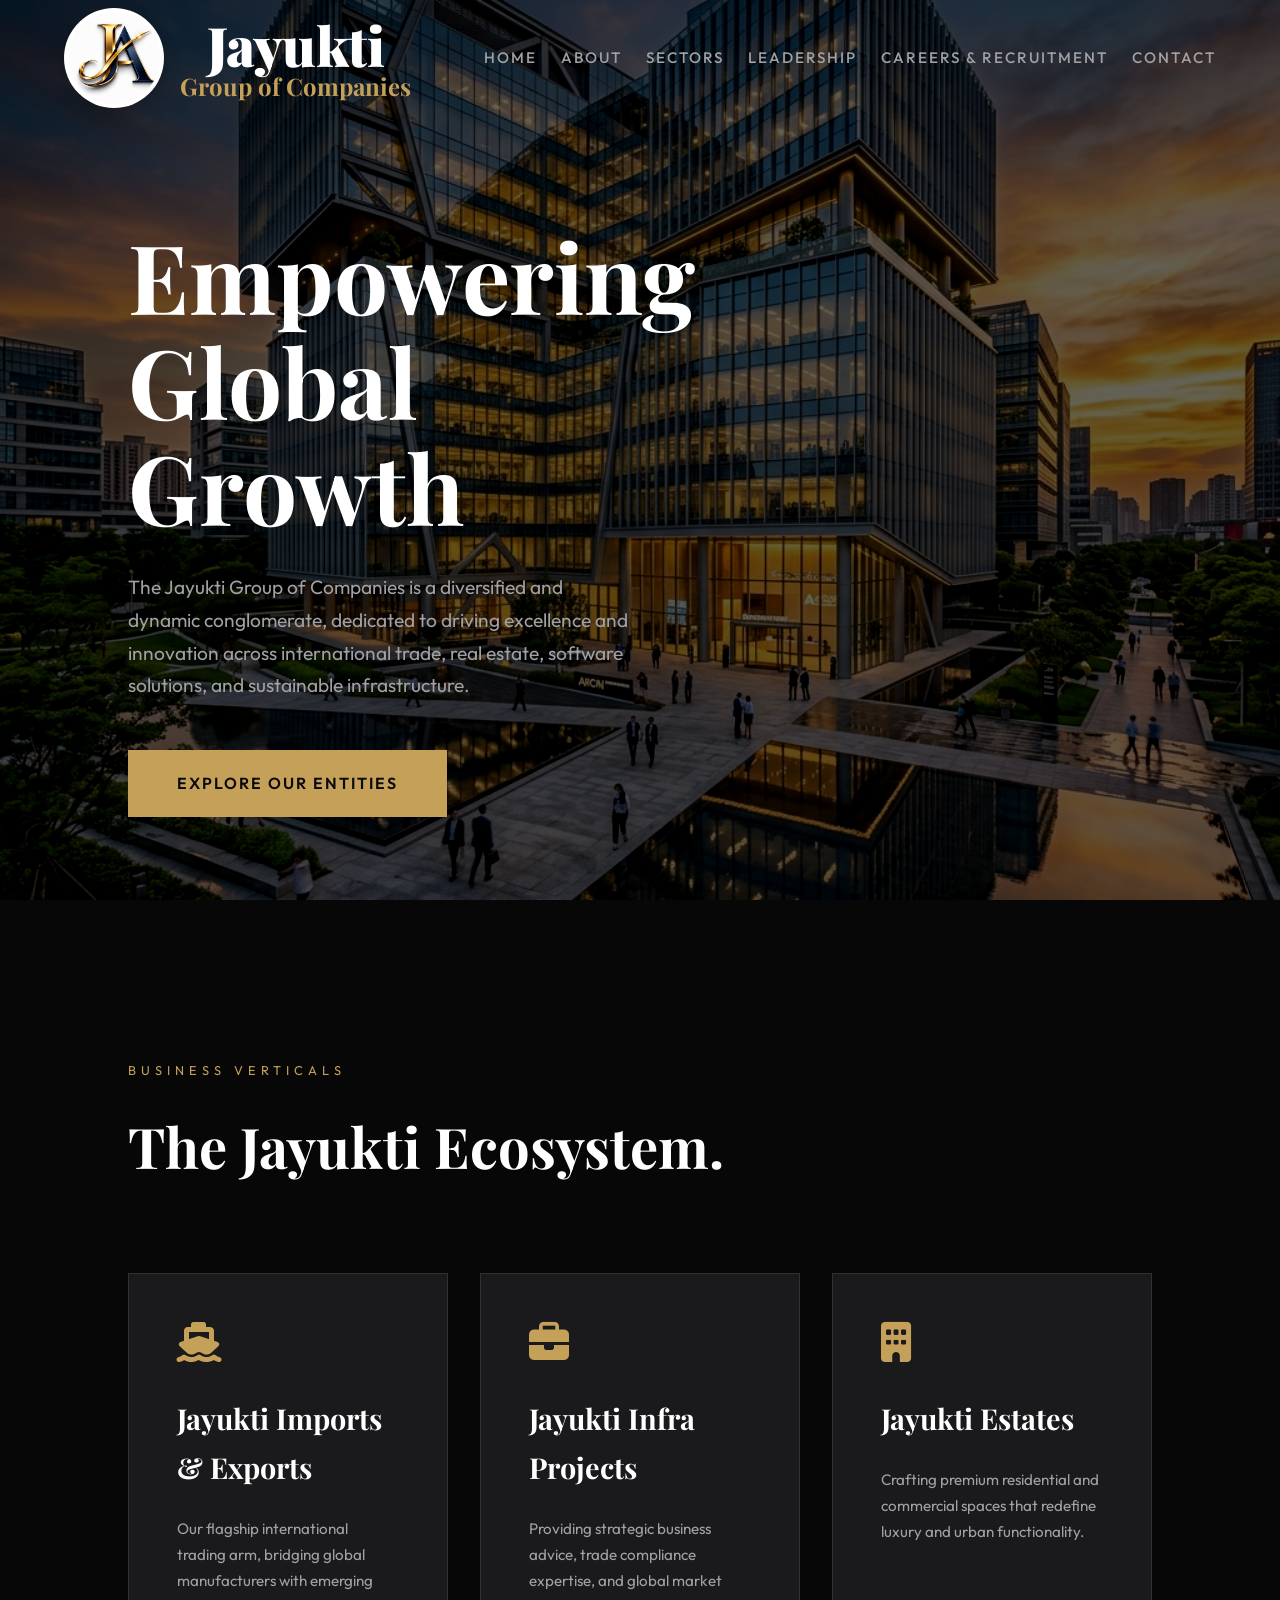
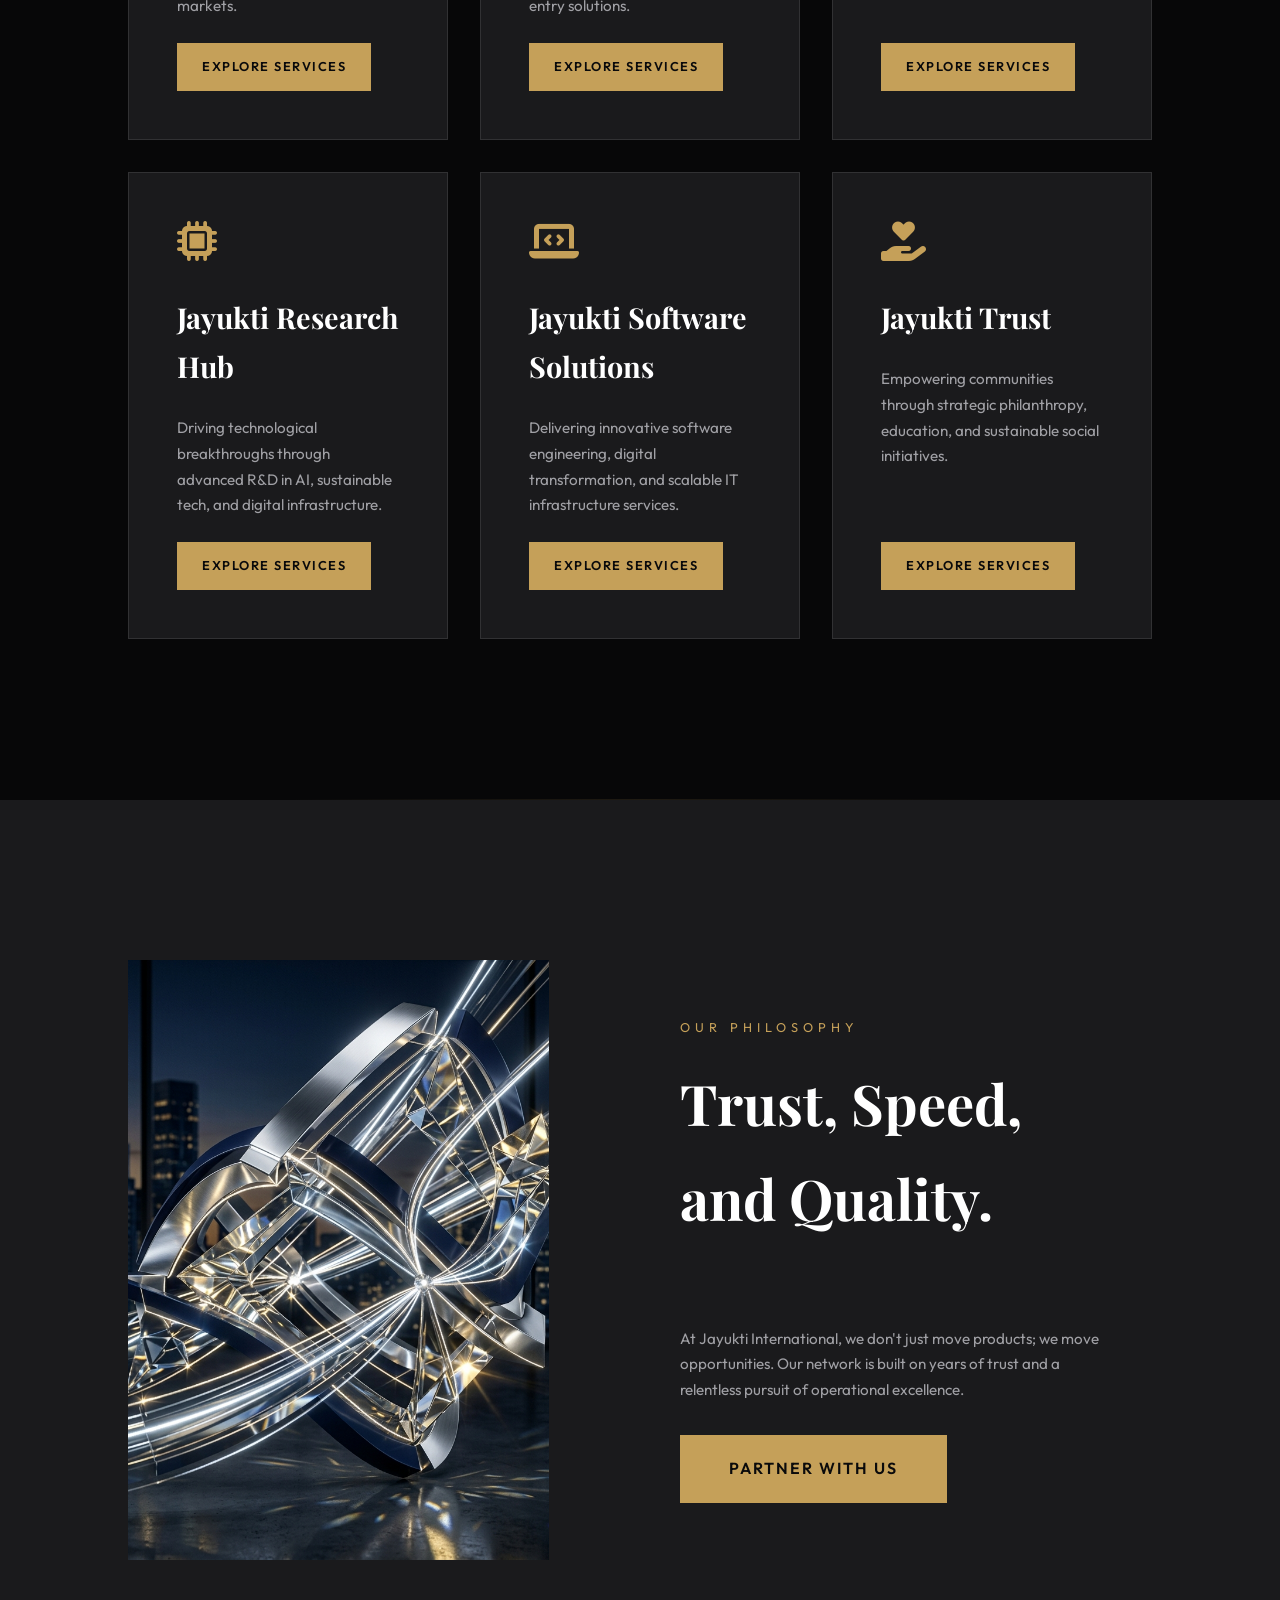
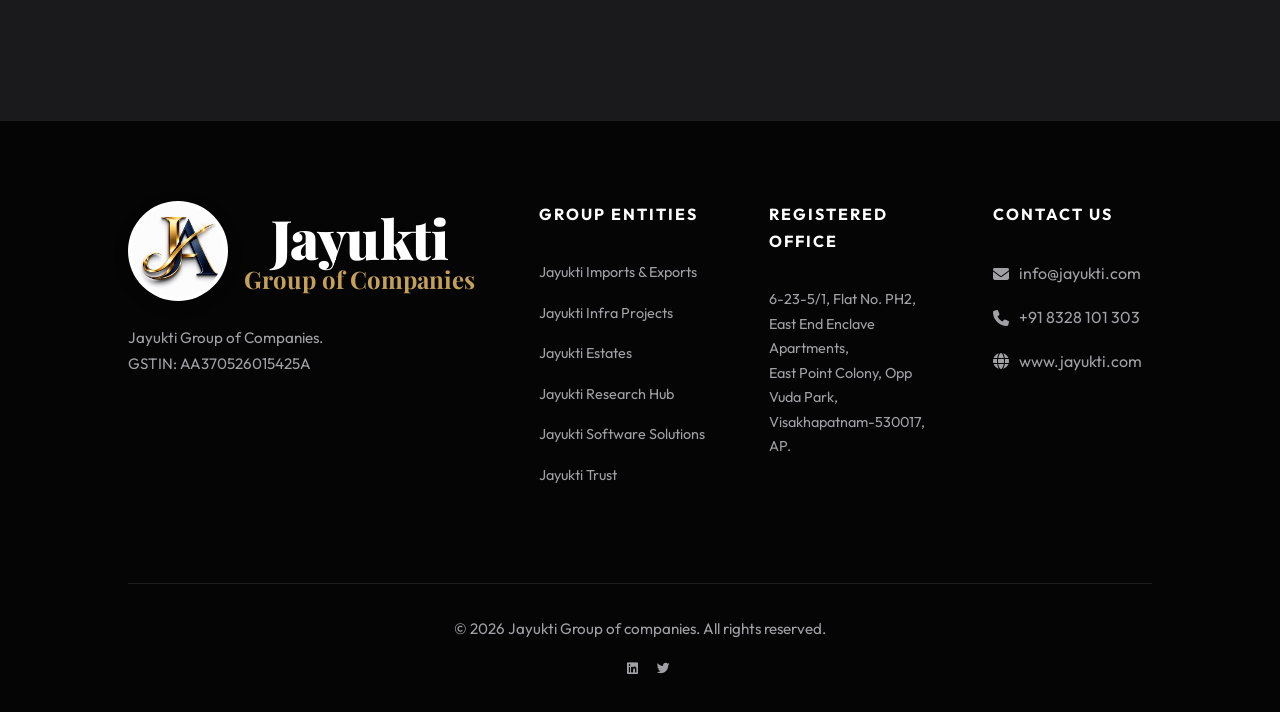
==== commit b5d2e8c9: "Update services categories in index.html" ====
--- a/index.html
+++ b/index.html
@@ -4,308 +4,355 @@
 <head>
     <meta charset="UTF-8">
     <meta name="viewport" content="width=device-width, initial-scale=1.0">
-    <title>Leadership Profiles | Jayukti Group</title>
-    <meta name="description" content="Jayukti Group of Companies - Leadership Profiles.">
+    <title>Jayukti Group | Excellence Redefined</title>
+    <meta name="description"
+        content="Jayukti Group of Companies - A global conglomerate driving innovation across Real Estate, Technology, Logistics, and Energy.">
     <link rel="icon" type="image/jpeg" href="logo.jpeg">
-    <link rel="stylesheet" href="./style.css">
+    <link rel="stylesheet" href="style.css">
     <link rel="stylesheet" href="https://cdnjs.cloudflare.com/ajax/libs/font-awesome/6.4.0/css/all.min.css">
 </head>
 
 <body>
 
-<header id="main-header" class="scrolled" style="background: rgba(10, 10, 11, 0.95);">
-    <a href="index.html" class="logo">
-        <img src="logo.jpeg" alt="Jayukti Logo">
-        <div class="logo-text">
-            <span class="logo-maintext">Jayukti</span>
-            <span class="logo-subtext">Group of Companies</span>
-        </div>
-    </a>
-
-    <div class="mobile-menu-btn" id="mobile-menu-btn">
-        <i class="fas fa-bars"></i>
-    </div>
-
-    <nav id="navbar">
-        <ul>
-            <li><a href="index.html">Home</a></li>
-            <li><a href="about.html">About</a></li>
-            <li><a href="index.html#sectors">Sectors</a></li>
-            <li><a href="leadership.html">Leadership</a></li>
-            <li><a href="careers.html">Careers & Recruitment</a></li>
-            <li><a href="index.html#contact">Contact</a></li>
-        </ul>
-    </nav>
-</header>
-
-<main style="padding-top: 150px; min-height: 80vh;">
-
-    <section id="leadership" class="reveal active"
-        style="padding: 2rem 10% 6rem; background: var(--secondary);">
-
-        <div class="section-title"
-            style="text-align: center; margin-bottom: 3rem;">
-            <span>Our Leadership</span>
-            <h2>Driving the Vision</h2>
-        </div>
-
-        <div class="profiles-grid">
-
-            <!-- 1. Managing Director - Dr. M V N Jaya Sree -->
-            <div class="profile-card">
-                <img src="MD.png"
-                    alt="Dr. M V N Jaya Sree"
-                    class="profile-img">
-
-                <h3>Dr. M V N Jaya Sree</h3>
-
-                <p style="color: var(--accent); margin-bottom: 0.5rem; font-size: 0.9rem;">
-                    Managing Director
+    <header id="main-header">
+        <a href="#" class="logo">
+            <img src="logo.jpeg" alt="Jayukti Logo">
+            <div class="logo-text">
+                <span class="logo-maintext">Jayukti</span>
+                <span class="logo-subtext">Group of Companies</span>
+            </div>
+        </a>
+        <div class="mobile-menu-btn" id="mobile-menu-btn">
+            <i class="fas fa-bars"></i>
+        </div>
+        <nav id="navbar">
+            <ul>
+                <li><a href="index.html">Home</a></li>
+                <li><a href="about.html">About</a></li>
+                <li><a href="#sectors">Sectors</a></li>
+                <li><a href="leadership.html">Leadership</a></li>
+                <li><a href="careers.html">Careers & Recruitment</a></li>
+                <li><a href="#contact">Contact</a></li>
+            </ul>
+        </nav>
+    </header>
+
+    <main>
+        <section class="hero">
+            <div class="hero-bg">
+                <img src="hero_bg.png" alt="Jayukti Corporate Headquarters">
+            </div>
+            <div class="hero-content">
+                <h1 id="hero-title">Empowering Global <br>Growth</h1>
+                <p id="hero-para">The Jayukti Group of Companies is a diversified and dynamic conglomerate, dedicated to
+                    driving excellence and innovation across international trade, real estate, software solutions, and
+                    sustainable infrastructure.</p>
+                <a href="#sectors" class="btn" id="hero-btn">Explore Our Entities</a>
+            </div>
+        </section>
+
+
+
+        <section id="sectors" class="reveal">
+            <div class="section-title">
+                <span>Business Verticals</span>
+                <h2>The Jayukti Ecosystem.</h2>
+            </div>
+            <div class="grid" style="grid-template-columns: repeat(auto-fit, minmax(280px, 1fr));">
+                <div class="card">
+                    <i class="fas fa-ship"></i>
+                    <h3>Jayukti Imports & Exports</h3>
+                    <p>Our flagship international trading arm, bridging global manufacturers with emerging markets.</p>
+                    <a href="#" class="btn btn-small view-services-btn" data-target="modal-imports"
+                        style="margin-top: 1.5rem;">Explore Services</a>
+                </div>
+                <div class="card">
+                    <i class="fas fa-briefcase"></i>
+                    <h3>Jayukti Infra Projects</h3>
+                    <p>Providing strategic business advice, trade compliance expertise, and global market entry
+                        solutions.</p>
+                    <a href="#" class="btn btn-small view-services-btn" data-target="modal-infra"
+                        style="margin-top: 1.5rem;">Explore Services</a>
+                </div>
+                <div class="card">
+                    <i class="fas fa-building"></i>
+                    <h3>Jayukti Estates</h3>
+                    <p>Crafting premium residential and commercial spaces that redefine luxury and urban functionality.
+                    </p>
+                    <a href="#" class="btn btn-small view-services-btn" data-target="modal-estates"
+                        style="margin-top: 1.5rem;">Explore Services</a>
+                </div>
+                <div class="card">
+                    <i class="fas fa-microchip"></i>
+                    <h3>Jayukti Research Hub</h3>
+                    <p>Driving technological breakthroughs through advanced R&D in AI, sustainable tech, and digital
+                        infrastructure.</p>
+                    <a href="#" class="btn btn-small view-services-btn" data-target="modal-research"
+                        style="margin-top: 1.5rem;">Explore Services</a>
+                </div>
+                <div class="card">
+                    <i class="fas fa-laptop-code"></i>
+                    <h3>Jayukti Software Solutions</h3>
+                    <p>Delivering innovative software engineering, digital transformation, and scalable IT
+                        infrastructure services.</p>
+                    <a href="#" class="btn btn-small view-services-btn" data-target="modal-software"
+                        style="margin-top: 1.5rem;">Explore Services</a>
+                </div>
+                <div class="card">
+                    <i class="fas fa-hand-holding-heart"></i>
+                    <h3>Jayukti Trust</h3>
+                    <p>Empowering communities through strategic philanthropy, education, and sustainable social
+                        initiatives.</p>
+                    <a href="#" class="btn btn-small view-services-btn" data-target="modal-trust"
+                        style="margin-top: 1.5rem;">Explore Services</a>
+                </div>
+            </div>
+        </section>
+
+        <div class="section-divider"></div>
+
+        <section id="innovation" class="innovation reveal">
+            <div class="innovation-img">
+                <img src="innovation_bg.png" alt="Global Connectivity">
+            </div>
+            <div class="innovation-content" style="padding: 5%;">
+                <div class="section-title">
+                    <span>Our Philosophy</span>
+                    <h2>Trust, Speed, and Quality.</h2>
+                </div>
+                <p style="color: var(--text-dim); margin-bottom: 2rem;">At Jayukti International, we don't just move
+                    products; we move opportunities. Our network is built on years of trust and a relentless pursuit of
+                    operational excellence.</p>
+                <a href="#contact" class="btn">Partner With Us</a>
+            </div>
+        </section>
+
+    </main>
+
+    <footer id="contact">
+        <div class="footer-grid">
+            <div class="footer-col">
+                <a href="#" class="logo">
+                    <img src="logo.jpeg" alt="Jayukti Logo">
+                    <div class="logo-text">
+                        <span class="logo-maintext">Jayukti</span>
+                        <span class="logo-subtext">Group of Companies</span>
+                    </div>
+                </a>
+                <p style="color: var(--text-dim); margin-top: 1.5rem; max-width: 300px;">Jayukti Group of
+                    Companies.<br>GSTIN: AA370526015425A</p>
+            </div>
+            <div class="footer-col">
+                <h4>Group Entities</h4>
+                <ul style="font-size: 0.9rem;">
+                    <li><a href="#sectors" style="white-space: nowrap;">Jayukti Imports &amp; Exports</a></li>
+                    <li><a href="#sectors" style="white-space: nowrap;">Jayukti Infra Projects</a></li>
+                    <li><a href="#sectors" style="white-space: nowrap;">Jayukti Estates</a></li>
+                    <li><a href="#sectors" style="white-space: nowrap;">Jayukti Research Hub</a></li>
+                    <li><a href="#sectors" style="white-space: nowrap;">Jayukti Software Solutions</a></li>
+                    <li><a href="#sectors" style="white-space: nowrap;">Jayukti Trust</a></li>
+                </ul>
+            </div>
+            <div class="footer-col">
+                <h4>Registered Office</h4>
+                <p style="color: var(--text-dim); font-size: 0.9rem;">
+                    6-23-5/1, Flat No. PH2,<br>
+                    East End Enclave Apartments,<br>
+                    East Point Colony, Opp Vuda Park,<br>
+                    Visakhapatnam-530017, AP.
                 </p>
-
-                <p style="margin-bottom: 1rem;">
-                    <a href="mailto:md@jayukti.com"
-                        style="color: var(--text-main); text-decoration: none; font-size: 0.9rem; transition: color 0.3s;"
-                        onmouseover="this.style.color='var(--accent)'"
-                        onmouseout="this.style.color='var(--text-main)'">
-                        <i class="fas fa-envelope"></i>
-                        md@jayukti.com
-                    </a>
-                </p>
-
-                <p>
-                    Guiding the strategic vision and global operations of
-                    Jayukti Group with over two decades of industry expertise.
-                </p>
-            </div>
-
-
-            <!-- 2. Director - Dr. M. Chandra Sekhar -->
-            <div class="profile-card">
-                <img src="chandra_sekhar.jpg"
-                    alt="Dr. M. Chandra Sekhar"
-                    class="profile-img">
-
-                <h3>Dr. M. Chandra Sekhar</h3>
-
-                <p style="color: var(--accent); margin-bottom: 1rem; font-size: 0.9rem;">
-                    Director
-                </p>
-
-                <p>
-                    Offering strategic leadership, governance, and insights to drive
-                    operational excellence and long-term organizational growth.
-                </p>
-            </div>
-
-
-            <!-- 3. CEO & CTO - Satish Kumar Mirtipati -->
-            <div class="profile-card highlighted">
-                <img src="Technical Head.jpg"
-                    alt="Satish Kumar Mirtipati"
-                    class="profile-img">
-
-                <h3>Satish Kumar Mirtipati</h3>
-
-                <p style="color: var(--accent); margin-bottom: 0.5rem; font-size: 0.9rem;">
-                    Chief Executive Officer (CEO) &amp;
-                    Chief Technical Officer (CTO)
-                </p>
-
-                <p style="margin-bottom: 1rem;">
-                    <a href="mailto:ceo@jayukti.com"
-                        style="color: var(--text-main); text-decoration: none; font-size: 0.9rem; transition: color 0.3s;"
-                        onmouseover="this.style.color='var(--accent)'"
-                        onmouseout="this.style.color='var(--text-main)'">
-                        <i class="fas fa-envelope"></i>
-                        ceo@jayukti.com
-                    </a>
-                </p>
-
-                <p>
-                    Spearheading technological innovations, digital transformation,
-                    and infrastructural developments for the ecosystem.
-                </p>
-            </div>
-
-
-            <!-- 4. Director - Krovidi Ellari Vijaya Latha -->
-            <div class="profile-card">
-                <!-- Replace director-vijaya-latha.png with the actual image file later -->
-                <img src="vijaya.jpeg"
-                    alt="Krovidi Ellari Vijaya Latha"
-                    class="profile-img">
-
-                <h3>Krovidi Ellari Vijaya Latha</h3>
-
-                <p style="color: var(--accent); margin-bottom: 1rem; font-size: 0.9rem;">
-                    Director
-                </p>
-
-                <p>
-                    Contributing strategic guidance and leadership to support
-                    the organization's growth, governance, and long-term objectives.
-                </p>
-            </div>
-
-
-            <!-- 5. Director - Dr. D Mastanamma -->
-            <div class="profile-card">
-                <img src="image02.png"
-                    alt="Dr. D Mastanamma"
-                    class="profile-img">
-
-                <h3>Dr. D Mastanamma</h3>
-
-                <p style="color: var(--accent); margin-bottom: 1rem; font-size: 0.9rem;">
-                    Director
-                </p>
-
-                <p>
-                    Offering valuable insights and guidance to ensure operational
-                    excellence and strategic alignment.
-                </p>
-            </div>
-
-
-            <!-- 6. Manager - M Siri Varshini -->
-            <div class="profile-card">
-                <img src="manager.png"
-                    alt="M Siri Varshini"
-                    class="profile-img">
-
-                <h3>M Siri Varshini</h3>
-
-                <p style="color: var(--accent); margin-bottom: 1rem; font-size: 0.9rem;">
-                    Manager
-                </p>
-
-                <p>
-                    Ensuring operational efficiency and facilitating seamless
-                    coordination across the organization's various departments.
-                </p>
-            </div>
-
-        </div>
-    </section>
-</main>
-
-
-<footer id="contact">
-
-    <div class="footer-grid">
-
-        <div class="footer-col">
-            <a href="#" class="logo">
-                <img src="logo.jpeg" alt="Jayukti Logo">
-
-                <div class="logo-text">
-                    <span class="logo-maintext">Jayukti</span>
-                    <span class="logo-subtext">Group of Companies</span>
-                </div>
-            </a>
-
-            <p style="color: var(--text-dim); margin-top: 1.5rem; max-width: 300px;">
-                Jayukti Group of Companies.<br>
-                GSTIN: AA370526015425A
-            </p>
-        </div>
-
-
-        <div class="footer-col">
-            <h4>Group Entities</h4>
-
-            <ul style="font-size: 0.9rem;">
-                <li><a href="index.html#sectors" style="white-space: nowrap;">
-                    Jayukti Imports &amp; Exports
-                </a></li>
-
-                <li><a href="index.html#sectors" style="white-space: nowrap;">
-                    Jayukti Infra Projects
-                </a></li>
-
-                <li><a href="index.html#sectors" style="white-space: nowrap;">
-                    Jayukti Estates
-                </a></li>
-
-                <li><a href="index.html#sectors" style="white-space: nowrap;">
-                    Jayukti Research Hub
-                </a></li>
-
-                <li><a href="index.html#sectors" style="white-space: nowrap;">
-                    Jayukti Software Solutions
-                </a></li>
-
-                <li><a href="index.html#sectors" style="white-space: nowrap;">
-                    Jayukti Trust
-                </a></li>
-            </ul>
-        </div>
-
-
-        <div class="footer-col">
-            <h4>Registered Office</h4>
-
-            <p style="color: var(--text-dim); font-size: 0.9rem;">
-                6-23-5/1, Flat No. PH2,<br>
-                East End Enclave Apartments,<br>
-                East Point Colony, Opp Vuda Park,<br>
-                Visakhapatnam-530017, AP.
-            </p>
-        </div>
-
-
-        <div class="footer-col">
-            <h4>Contact Us</h4>
-
-            <ul>
-                <li>
-                    <a href="mailto:info@jayukti.com">
-                        <i class="fas fa-envelope" style="margin-right: 10px;"></i>
-                        info@jayukti.com
-                    </a>
+            </div>
+            <div class="footer-col">
+                <h4>Contact Us</h4>
+                <ul>
+                    <li><a href="mailto:info@jayukti.com"><i class="fas fa-envelope"
+                                style="margin-right: 10px;"></i>info@jayukti.com</a></li>
+                    <li><a href="#" style="white-space: nowrap;"><i class="fas fa-phone"
+                                style="margin-right: 10px;"></i> +91 8328 101 303</a></li>
+                    <li><a href="#"><i class="fas fa-globe" style="margin-right: 10px;"></i>www.jayukti.com</a></li>
+                </ul>
+            </div>
+        </div>
+        <div class="footer-bottom">
+            <p>&copy; 2026 Jayukti Group of companies. All rights reserved.</p>
+            <div class="socials">
+                <a href="#" style="color: var(--text-dim); margin-left: 1rem;"><i class="fab fa-linkedin"></i></a>
+                <a href="#" style="color: var(--text-dim); margin-left: 1rem;"><i class="fab fa-twitter"></i></a>
+            </div>
+        </div>
+    </footer>
+
+
+
+    <!-- Services Modals -->
+    <!-- Imports Modal -->
+    <div id="modal-imports" class="modal service-modal">
+        <div class="modal-content">
+            <span class="close-btn">&times;</span>
+            <div class="section-title" style="margin-bottom: 2rem; text-align: center;">
+                <span>Business Verticals</span>
+                <h2>Jayukti Imports & Exports</h2>
+            </div>
+            <ul class="services-list">
+                <!-- Quartz & Pebbles -->
+                <li class="services-category">
+                    <i class="fas fa-gem"></i>
+                    <div>
+                        <strong class="category-title">Quartz &amp; Minerals</strong>
+                        <div class="subcategory">
+                            <span class="subcategory-parent"><i class="fas fa-circle-dot"></i> Quartz &amp; Stone</span>
+                            <ul class="sub-items">
+                                <li><i class="fas fa-chevron-right"></i> Glassy Quartz</li>
+                                <li><i class="fas fa-chevron-right"></i> Semi-Glassy Quartz</li>
+                                <li><i class="fas fa-chevron-right"></i> Granular Quartz</li>
+                                <li><i class="fas fa-chevron-right"></i> Pebbles</li>
+                            </ul>
+                        </div>
+                    </div>
                 </li>
 
-                <li>
-                    <a href="#" style="white-space: nowrap;">
-                        <i class="fas fa-phone" style="margin-right: 10px;"></i>
-                        +91 8328 101 303
-                    </a>
+                <!-- Iron Ore -->
+                <li class="services-category">
+                    <i class="fas fa-mountain"></i>
+                    <div>
+                        <strong class="category-title">Iron Ore</strong>
+                        <div class="subcategory">
+                            <span class="subcategory-parent"><i class="fas fa-circle-dot"></i> Ores &amp; Grades</span>
+                            <ul class="sub-items">
+                                <li><i class="fas fa-chevron-right"></i> Hematite Ore</li>
+                                <li><i class="fas fa-chevron-right"></i> Magnetite Ore</li>
+                                <li><i class="fas fa-chevron-right"></i> Iron Ore Lumps</li>
+                                <li><i class="fas fa-chevron-right"></i> Iron Ore Fines</li>
+                            </ul>
+                        </div>
+                    </div>
                 </li>
 
-                <li>
-                    <a href="#">
-                        <i class="fas fa-globe" style="margin-right: 10px;"></i>
-                        www.jayukti.com
-                    </a>
+                <!-- Industrial Minerals & Ores -->
+                <li class="services-category">
+                    <i class="fas fa-cubes"></i>
+                    <div>
+                        <strong class="category-title">Industrial Minerals</strong>
+                        <div class="subcategory">
+                            <span class="subcategory-parent"><i class="fas fa-circle-dot"></i> Minerals &amp; Chemicals</span>
+                            <ul class="sub-items">
+                                <li><i class="fas fa-chevron-right"></i> Bauxite</li>
+                                <li><i class="fas fa-chevron-right"></i> Limestone</li>
+                                <li><i class="fas fa-chevron-right"></i> Zinc Oxide</li>
+                            </ul>
+                        </div>
+                    </div>
                 </li>
-            </ul>
-        </div>
-
-    </div>
-
-
-    <div class="footer-bottom">
-
-        <p>
-            &copy; 2026 Jayukti Group of companies. All rights reserved.
-        </p>
-
-        <div class="socials">
-            <a href="#" style="color: var(--text-dim); margin-left: 1rem;">
-                <i class="fab fa-linkedin"></i>
-            </a>
-
-            <a href="#" style="color: var(--text-dim); margin-left: 1rem;">
-                <i class="fab fa-twitter"></i>
-            </a>
-        </div>
-
-    </div>
-
-</footer>
-
-<script src="main.js"></script>
-
+
+                <li><i class="fas fa-leaf"></i> Organic Vegetables &amp; Fruits</li>
+                <li><i class="fas fa-fish"></i> Frozen Sea Foods</li>
+            </ul>
+        </div>
+    </div>
+
+    <!-- Infra Modal -->
+    <div id="modal-infra" class="modal service-modal">
+        <div class="modal-content">
+            <span class="close-btn">&times;</span>
+            <div class="section-title" style="margin-bottom: 2rem; text-align: center;">
+                <span>Business Verticals</span>
+                <h2>Jayukti Infra Projects</h2>
+            </div>
+            <ul class="services-list">
+                <li><i class="fas fa-hard-hat"></i> Infrastructure Development</li>
+                <li><i class="fas fa-city"></i> Residential & Commercial Construction</li>
+                <li><i class="fas fa-network-wired"></i> Smart City Projects</li>
+                <li><i class="fas fa-industry"></i> Industrial Construction</li>
+                <li><i class="fas fa-road"></i> Road & Civil Engineering Works</li>
+                <li><i class="fas fa-drafting-compass"></i> Project Planning & Execution</li>
+                <li><i class="fas fa-pen-ruler"></i> Structural Design & Consultancy</li>
+                <li><i class="fas fa-leaf"></i> Sustainable Infrastructure Solutions</li>
+            </ul>
+        </div>
+    </div>
+
+    <!-- Estates Modal -->
+    <div id="modal-estates" class="modal service-modal">
+        <div class="modal-content">
+            <span class="close-btn">&times;</span>
+            <div class="section-title" style="margin-bottom: 2rem; text-align: center;">
+                <span>Business Verticals</span>
+                <h2>Jayukti Estates</h2>
+            </div>
+            <ul class="services-list">
+                <li><i class="fas fa-map-marked-alt"></i> Residential Layout Development</li>
+                <li><i class="fas fa-building"></i> Commercial Property Development</li>
+                <li><i class="fas fa-handshake"></i> Land Acquisition & Management</li>
+                <li><i class="fas fa-home"></i> Premium Villa Projects</li>
+                <li><i class="fas fa-chart-line"></i> Real Estate Investment Consulting</li>
+                <li><i class="fas fa-bullhorn"></i> Property Marketing</li>
+                <li><i class="fas fa-tree"></i> Urban Planning Solutions</li>
+                <li><i class="fas fa-tasks"></i> Asset Management Services</li>
+            </ul>
+        </div>
+    </div>
+
+    <!-- Research Modal -->
+    <div id="modal-research" class="modal service-modal">
+        <div class="modal-content">
+            <span class="close-btn">&times;</span>
+            <div class="section-title" style="margin-bottom: 2rem; text-align: center;">
+                <span>Business Verticals</span>
+                <h2>Jayukti Research Hub</h2>
+            </div>
+            <ul class="services-list">
+                <li><i class="fas fa-robot"></i> Artificial Intelligence Research</li>
+                <li><i class="fas fa-wifi"></i> IoT & Smart Systems Development</li>
+                <li><i class="fas fa-shield-alt"></i> Cybersecurity Research</li>
+                <li><i class="fas fa-cogs"></i> Industrial Innovation Programs</li>
+                <li><i class="fas fa-chart-bar"></i> Data Science & Analytics</li>
+                <li><i class="fas fa-lightbulb"></i> Patent & Prototype Development</li>
+                <li><i class="fas fa-university"></i> Academic & Industry Collaborations</li>
+                <li><i class="fas fa-rocket"></i> Emerging Technology Solutions</li>
+            </ul>
+        </div>
+    </div>
+
+    <!-- Software Modal -->
+    <div id="modal-software" class="modal service-modal">
+        <div class="modal-content">
+            <span class="close-btn">&times;</span>
+            <div class="section-title" style="margin-bottom: 2rem; text-align: center;">
+                <span>Business Verticals</span>
+                <h2>Jayukti Software Solutions</h2>
+            </div>
+            <ul class="services-list">
+                <li><i class="fas fa-code"></i> Custom Software Development</li>
+                <li><i class="fas fa-mobile-alt"></i> Web & Mobile Application Development</li>
+                <li><i class="fas fa-cloud"></i> Cloud Solutions</li>
+                <li><i class="fas fa-server"></i> Enterprise Software Systems</li>
+                <li><i class="fas fa-brain"></i> AI-Based Applications</li>
+                <li><i class="fas fa-database"></i> ERP & CRM Solutions</li>
+                <li><i class="fas fa-paint-brush"></i> UI/UX Design Services</li>
+                <li><i class="fas fa-laptop-code"></i> IT Consulting & Digital Transformation</li>
+            </ul>
+        </div>
+    </div>
+
+    <!-- Trust Modal -->
+    <div id="modal-trust" class="modal service-modal">
+        <div class="modal-content">
+            <span class="close-btn">&times;</span>
+            <div class="section-title" style="margin-bottom: 2rem; text-align: center;">
+                <span>Business Verticals</span>
+                <h2>Jayukti Trust</h2>
+            </div>
+            <ul class="services-list">
+                <li><i class="fas fa-users"></i> Community Development Programs</li>
+                <li><i class="fas fa-graduation-cap"></i> Educational Initiatives & Scholarships</li>
+                <li><i class="fas fa-heartbeat"></i> Healthcare Support Services</li>
+                <li><i class="fas fa-seedling"></i> Environmental Sustainability Projects</li>
+                <li><i class="fas fa-hands-helping"></i> Skill Development & Training</li>
+            </ul>
+        </div>
+    </div>
+
+    <script src="main.js"></script>
 </body>
+
 </html>
